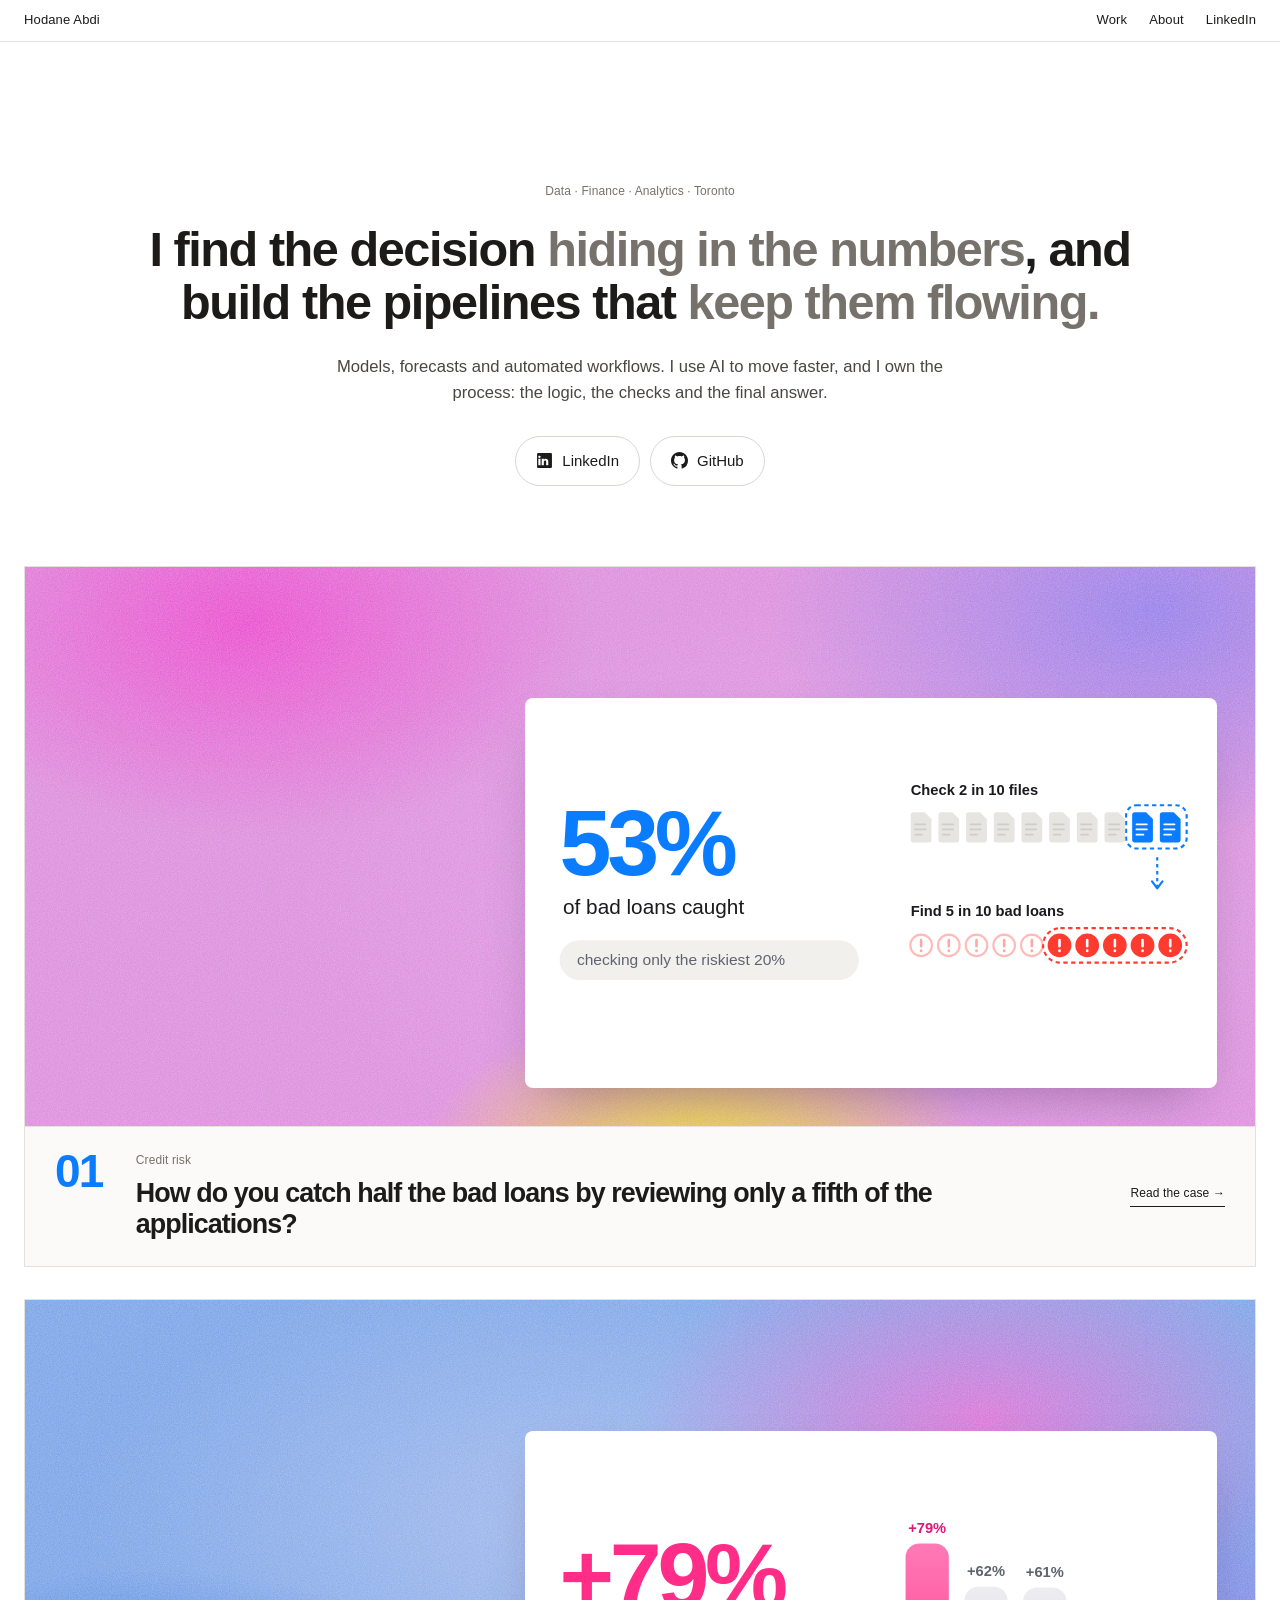
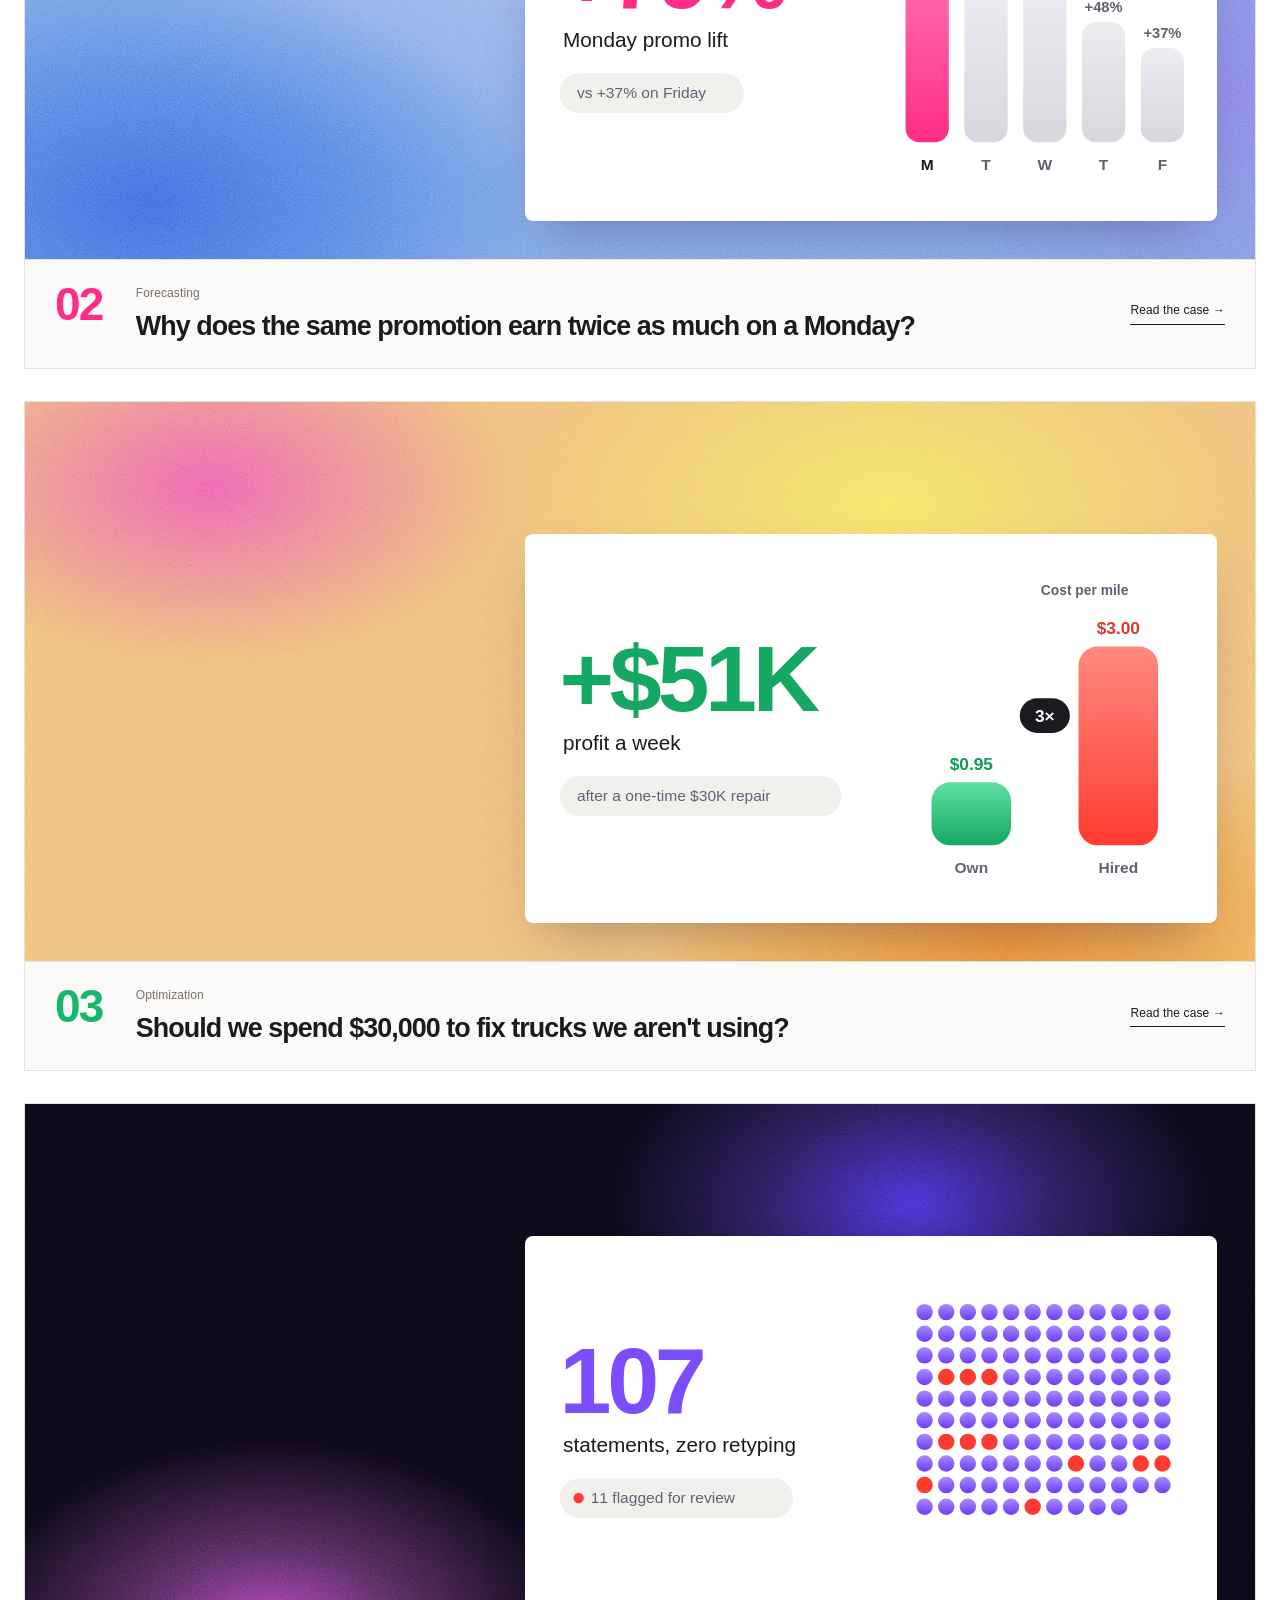
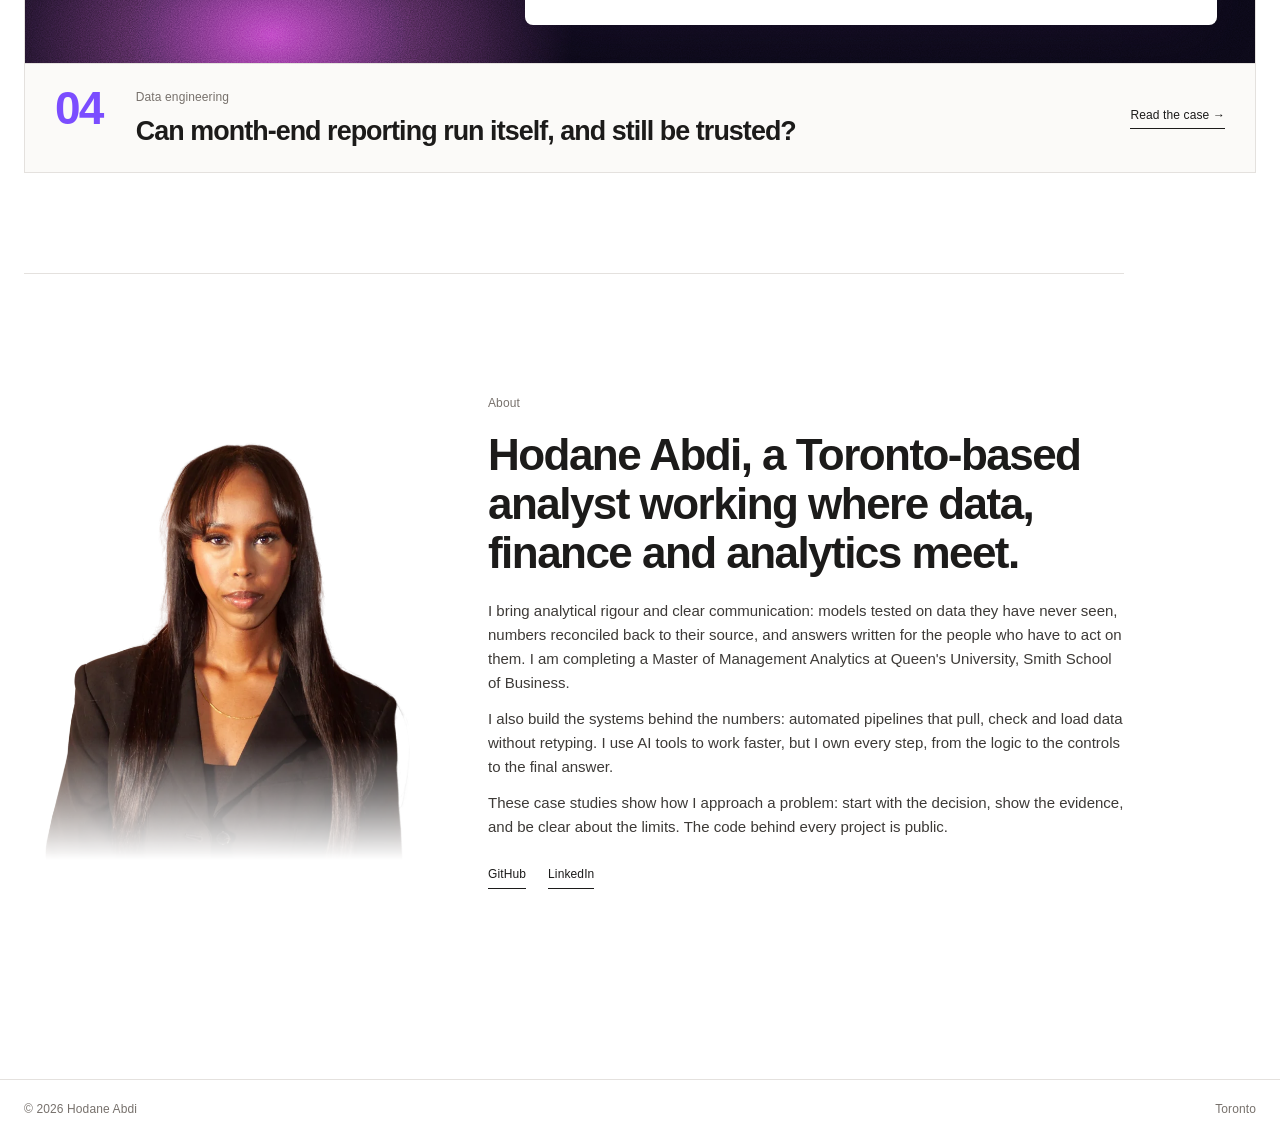
==== index.html @ c6dd70c2 "Calmer headline size; keep both hero buttons white Co-Authored-By: Claude Opus 5.5 <noreply@anthropi" ====
<!doctype html>
<html lang="en"><head>
<meta charset="utf-8"><meta name="viewport" content="width=device-width,initial-scale=1">
<title>Hodane Abdi | Data, finance and analytics</title>
<meta name="description" content="Finding the decision in the numbers, and building the pipelines that keep them flowing. Four case studies with the code behind them.">
<meta property="og:title" content="Hodane Abdi | Data, finance and analytics"><meta property="og:description" content="Finding the decision in the numbers, and building the pipelines that keep them flowing. Four case studies with the code behind them.">
<meta property="og:image" content="https://hodaneabdi.github.io/assets/og.png"><meta property="og:type" content="website"><meta name="twitter:card" content="summary_large_image">
<link rel="preload" href="assets/fonts/tinos.woff2" as="font" type="font/woff2" crossorigin>
<link rel="stylesheet" href="assets/style.css?v=202611041042">
<link rel="icon" href="data:image/svg+xml,%3Csvg xmlns='http://www.w3.org/2000/svg' viewBox='0 0 32 32'%3E%3Ccircle cx='16' cy='16' r='14' fill='%23f2a2e6'/%3E%3C/svg%3E">
</head><body>
<nav class="nav"><a href="index.html">Hodane Abdi</a><div class="links"><a href="index.html#work">Work</a><a href="index.html#about">About</a><a href="https://www.linkedin.com/in/hodane-abdi/">LinkedIn</a></div></nav>

<main class="wrap">
<header class="intro"><p class="mono">Data · Finance · Analytics · Toronto</p>
<h1>I find the decision <em>hiding in the numbers</em>, and build the pipelines that <em>keep them flowing.</em></h1>
<p class="lede">Models, forecasts and automated workflows. I use AI to move faster, and I own the process: the logic, the checks and the final answer.</p>
<div class="hero-links"><a class="hbtn" href="https://www.linkedin.com/in/hodane-abdi/"><svg viewBox="0 0 16 16" aria-hidden="true"><path fill="currentColor" d="M1 2.2C1 1.54 1.55 1 2.22 1h11.56c.67 0 1.22.54 1.22 1.2v11.6c0 .66-.55 1.2-1.22 1.2H2.22C1.55 15 1 14.46 1 13.8V2.2zm3.25 10.36V6.45H2.22v6.11h2.03zM3.24 5.6c.7 0 1.14-.47 1.14-1.05-.01-.6-.44-1.05-1.13-1.05-.7 0-1.15.45-1.15 1.05 0 .58.44 1.05 1.12 1.05h.02zm2.13 6.96h2.03V9.15c0-.18.01-.37.07-.5.15-.37.48-.75 1.04-.75.74 0 1.03.56 1.03 1.38v3.28h2.03V9.05c0-1.88-1-2.75-2.34-2.75-1.09 0-1.57.6-1.84 1.02v.02h-.01l.01-.02V6.45H5.37c.03.57 0 6.11 0 6.11z"/></svg>LinkedIn</a><a class="hbtn" href="https://github.com/hodaneabdi/analytics-portfolio"><svg viewBox="0 0 16 16" aria-hidden="true"><path fill="currentColor" d="M8 0C3.58 0 0 3.58 0 8c0 3.54 2.29 6.53 5.47 7.59.4.07.55-.17.55-.38 0-.19-.01-.82-.01-1.49-2.01.37-2.53-.49-2.69-.94-.09-.23-.48-.94-.82-1.13-.28-.15-.68-.52-.01-.53.63-.01 1.08.58 1.23.82.72 1.21 1.87.87 2.33.66.07-.52.28-.87.51-1.07-1.78-.2-3.64-.89-3.64-3.95 0-.87.31-1.59.82-2.15-.08-.2-.36-1.02.08-2.12 0 0 .67-.21 2.2.82.64-.18 1.32-.27 2-.27.68 0 1.36.09 2 .27 1.53-1.04 2.2-.82 2.2-.82.44 1.1.16 1.92.08 2.12.51.56.82 1.27.82 2.15 0 3.07-1.87 3.75-3.65 3.95.29.25.54.73.54 1.48 0 1.07-.01 1.93-.01 2.2 0 .21.15.46.55.38A8.01 8.01 0 0016 8c0-4.42-3.58-8-8-8z"/></svg>GitHub</a></div></header>
<section id="work" class="tiles"><a class="tile reveal" href="work/loan-default-risk.html" style="--acc:#0a7cff">
<div class="art grain g-rose"><div class="card"><svg viewBox="0 0 800 450" role="img" aria-label="Checking the riskiest 2 in 10 applications finds about 5 in 10 bad loans (53%)" style="font-family:Inter, -apple-system, 'Helvetica Neue', Arial, sans-serif"><defs></defs><text x="40" y="205" font-size="108" font-weight="700" fill="#0a7cff" letter-spacing="-5">53%</text><text x="44" y="250" font-size="24" font-weight="500" fill="#1a1a1f">of bad loans caught</text><rect x="40" y="280" width="346" height="46" rx="23" fill="#f1f0ed"/><text x="60" y="309" font-size="18" fill="#5f6370">checking only the riskiest 20%</text><text x="446" y="112" font-size="17" font-weight="600" fill="#1a1a1f">Check 2 in 10 files</text><rect x="695" y="124" width="70" height="50" rx="12" fill="none" stroke="#0a7cff" stroke-width="2.5" stroke-dasharray="5 4"/><g class="pop" style="--d:0ms"><path d="M446,132 h16 l8,8 v24 a3,3 0 0 1 -3,3 h-18 a3,3 0 0 1 -3,-3 v-29 a3,3 0 0 1 3,-3 z" fill="#e6e5e1"/><path d="M451,146 h12 M451,152 h12 M451,158 h8" stroke="#cfcdc8" stroke-width="2" stroke-linecap="round"/></g><g class="pop" style="--d:50ms"><path d="M478,132 h16 l8,8 v24 a3,3 0 0 1 -3,3 h-18 a3,3 0 0 1 -3,-3 v-29 a3,3 0 0 1 3,-3 z" fill="#e6e5e1"/><path d="M483,146 h12 M483,152 h12 M483,158 h8" stroke="#cfcdc8" stroke-width="2" stroke-linecap="round"/></g><g class="pop" style="--d:100ms"><path d="M510,132 h16 l8,8 v24 a3,3 0 0 1 -3,3 h-18 a3,3 0 0 1 -3,-3 v-29 a3,3 0 0 1 3,-3 z" fill="#e6e5e1"/><path d="M515,146 h12 M515,152 h12 M515,158 h8" stroke="#cfcdc8" stroke-width="2" stroke-linecap="round"/></g><g class="pop" style="--d:150ms"><path d="M542,132 h16 l8,8 v24 a3,3 0 0 1 -3,3 h-18 a3,3 0 0 1 -3,-3 v-29 a3,3 0 0 1 3,-3 z" fill="#e6e5e1"/><path d="M547,146 h12 M547,152 h12 M547,158 h8" stroke="#cfcdc8" stroke-width="2" stroke-linecap="round"/></g><g class="pop" style="--d:200ms"><path d="M574,132 h16 l8,8 v24 a3,3 0 0 1 -3,3 h-18 a3,3 0 0 1 -3,-3 v-29 a3,3 0 0 1 3,-3 z" fill="#e6e5e1"/><path d="M579,146 h12 M579,152 h12 M579,158 h8" stroke="#cfcdc8" stroke-width="2" stroke-linecap="round"/></g><g class="pop" style="--d:250ms"><path d="M606,132 h16 l8,8 v24 a3,3 0 0 1 -3,3 h-18 a3,3 0 0 1 -3,-3 v-29 a3,3 0 0 1 3,-3 z" fill="#e6e5e1"/><path d="M611,146 h12 M611,152 h12 M611,158 h8" stroke="#cfcdc8" stroke-width="2" stroke-linecap="round"/></g><g class="pop" style="--d:300ms"><path d="M638,132 h16 l8,8 v24 a3,3 0 0 1 -3,3 h-18 a3,3 0 0 1 -3,-3 v-29 a3,3 0 0 1 3,-3 z" fill="#e6e5e1"/><path d="M643,146 h12 M643,152 h12 M643,158 h8" stroke="#cfcdc8" stroke-width="2" stroke-linecap="round"/></g><g class="pop" style="--d:350ms"><path d="M670,132 h16 l8,8 v24 a3,3 0 0 1 -3,3 h-18 a3,3 0 0 1 -3,-3 v-29 a3,3 0 0 1 3,-3 z" fill="#e6e5e1"/><path d="M675,146 h12 M675,152 h12 M675,158 h8" stroke="#cfcdc8" stroke-width="2" stroke-linecap="round"/></g><g class="pop" style="--d:400ms"><path d="M702,132 h16 l8,8 v24 a3,3 0 0 1 -3,3 h-18 a3,3 0 0 1 -3,-3 v-29 a3,3 0 0 1 3,-3 z" fill="#0a7cff"/><path d="M707,146 h12 M707,152 h12 M707,158 h8" stroke="#fff" stroke-width="2" stroke-linecap="round"/></g><g class="pop" style="--d:450ms"><path d="M734,132 h16 l8,8 v24 a3,3 0 0 1 -3,3 h-18 a3,3 0 0 1 -3,-3 v-29 a3,3 0 0 1 3,-3 z" fill="#0a7cff"/><path d="M739,146 h12 M739,152 h12 M739,158 h8" stroke="#fff" stroke-width="2" stroke-linecap="round"/></g><path d="M731,184 v34" stroke="#0a7cff" stroke-width="2.5" stroke-dasharray="4 4"/><path d="M725,212 l6,8 l6,-8" fill="none" stroke="#0a7cff" stroke-width="2.5" stroke-linecap="round" stroke-linejoin="round"/><text x="446" y="252" font-size="17" font-weight="600" fill="#1a1a1f">Find 5 in 10 bad loans</text><g class="pop" style="--d:300ms"><circle cx="458" cy="286" r="12.5" fill="none" stroke="#ff3b30" stroke-width="2.5" stroke-opacity="0.35"/><path d="M458,280 v7 M458,292 v.5" stroke="#ff3b30" stroke-opacity="0.45" stroke-width="3" stroke-linecap="round"/></g><g class="pop" style="--d:350ms"><circle cx="490" cy="286" r="12.5" fill="none" stroke="#ff3b30" stroke-width="2.5" stroke-opacity="0.35"/><path d="M490,280 v7 M490,292 v.5" stroke="#ff3b30" stroke-opacity="0.45" stroke-width="3" stroke-linecap="round"/></g><g class="pop" style="--d:400ms"><circle cx="522" cy="286" r="12.5" fill="none" stroke="#ff3b30" stroke-width="2.5" stroke-opacity="0.35"/><path d="M522,280 v7 M522,292 v.5" stroke="#ff3b30" stroke-opacity="0.45" stroke-width="3" stroke-linecap="round"/></g><g class="pop" style="--d:450ms"><circle cx="554" cy="286" r="12.5" fill="none" stroke="#ff3b30" stroke-width="2.5" stroke-opacity="0.35"/><path d="M554,280 v7 M554,292 v.5" stroke="#ff3b30" stroke-opacity="0.45" stroke-width="3" stroke-linecap="round"/></g><g class="pop" style="--d:500ms"><circle cx="586" cy="286" r="12.5" fill="none" stroke="#ff3b30" stroke-width="2.5" stroke-opacity="0.35"/><path d="M586,280 v7 M586,292 v.5" stroke="#ff3b30" stroke-opacity="0.45" stroke-width="3" stroke-linecap="round"/></g><g class="pop" style="--d:550ms"><circle cx="618" cy="286" r="12.5" fill="#ff3b30" stroke="#ff3b30" stroke-width="2.5" stroke-opacity="1"/><path d="M618,280 v7 M618,292 v.5" stroke="#fff" stroke-opacity="1" stroke-width="3" stroke-linecap="round"/></g><g class="pop" style="--d:600ms"><circle cx="650" cy="286" r="12.5" fill="#ff3b30" stroke="#ff3b30" stroke-width="2.5" stroke-opacity="1"/><path d="M650,280 v7 M650,292 v.5" stroke="#fff" stroke-opacity="1" stroke-width="3" stroke-linecap="round"/></g><g class="pop" style="--d:650ms"><circle cx="682" cy="286" r="12.5" fill="#ff3b30" stroke="#ff3b30" stroke-width="2.5" stroke-opacity="1"/><path d="M682,280 v7 M682,292 v.5" stroke="#fff" stroke-opacity="1" stroke-width="3" stroke-linecap="round"/></g><g class="pop" style="--d:700ms"><circle cx="714" cy="286" r="12.5" fill="#ff3b30" stroke="#ff3b30" stroke-width="2.5" stroke-opacity="1"/><path d="M714,280 v7 M714,292 v.5" stroke="#fff" stroke-opacity="1" stroke-width="3" stroke-linecap="round"/></g><g class="pop" style="--d:750ms"><circle cx="746" cy="286" r="12.5" fill="#ff3b30" stroke="#ff3b30" stroke-width="2.5" stroke-opacity="1"/><path d="M746,280 v7 M746,292 v.5" stroke="#fff" stroke-opacity="1" stroke-width="3" stroke-linecap="round"/></g><rect x="599" y="266" width="166" height="40" rx="20" fill="none" stroke="#ff3b30" stroke-width="2.5" stroke-dasharray="5 4"/></svg></div></div>
<div class="cap"><span class="no">01</span>
<div class="q"><p class="mono">Credit risk</p><p class="qt">How do you catch half the bad loans by reviewing only a fifth of the applications?</p></div>
<span class="go">Read the case <i>→</i></span></div></a><a class="tile reveal" href="work/retail-sales-forecast.html" style="--acc:#ff2d87">
<div class="art grain g-sky"><div class="card"><svg viewBox="0 0 800 450" role="img" aria-label="A promotion lifts sales 79% on Monday and 37% on Friday" style="font-family:Inter, -apple-system, 'Helvetica Neue', Arial, sans-serif"><defs><linearGradient id="gRo" x1="0" y1="0" x2="0" y2="1"><stop offset="0" stop-color="#ff7ab6"/><stop offset="1" stop-color="#ff2d87"/></linearGradient><linearGradient id="gGr" x1="0" y1="0" x2="0" y2="1"><stop offset="0" stop-color="#ececf1"/><stop offset="1" stop-color="#d7d7de"/></linearGradient></defs><text x="40" y="205" font-size="108" font-weight="700" fill="#ff2d87" letter-spacing="-5">+79%</text><text x="44" y="250" font-size="24" font-weight="500" fill="#1a1a1f">Monday promo lift</text><rect x="40" y="280" width="213" height="46" rx="23" fill="#f1f0ed"/><text x="60" y="309" font-size="18" fill="#5f6370">vs +37% on Friday</text><rect class="grow" style="--d:0ms" x="440" y="130" width="50" height="230" rx="16" fill="url(#gRo)"/><text x="465.0" y="118" text-anchor="middle" font-size="17" font-weight="600" fill="#e0157a">+79%</text><text x="465.0" y="392" text-anchor="middle" font-size="18" font-weight="600" fill="#1a1a1f">M</text><rect class="grow" style="--d:70ms" x="508" y="180" width="50" height="180" rx="16" fill="url(#gGr)"/><text x="533.0" y="168" text-anchor="middle" font-size="17" font-weight="600" fill="#5f6370">+62%</text><text x="533.0" y="392" text-anchor="middle" font-size="18" font-weight="600" fill="#5f6370">T</text><rect class="grow" style="--d:140ms" x="576" y="181" width="50" height="179" rx="16" fill="url(#gGr)"/><text x="601.0" y="169" text-anchor="middle" font-size="17" font-weight="600" fill="#5f6370">+61%</text><text x="601.0" y="392" text-anchor="middle" font-size="18" font-weight="600" fill="#5f6370">W</text><rect class="grow" style="--d:210ms" x="644" y="221" width="50" height="139" rx="16" fill="url(#gGr)"/><text x="669.0" y="209" text-anchor="middle" font-size="17" font-weight="600" fill="#5f6370">+48%</text><text x="669.0" y="392" text-anchor="middle" font-size="18" font-weight="600" fill="#5f6370">T</text><rect class="grow" style="--d:280ms" x="712" y="251" width="50" height="109" rx="16" fill="url(#gGr)"/><text x="737.0" y="239" text-anchor="middle" font-size="17" font-weight="600" fill="#5f6370">+37%</text><text x="737.0" y="392" text-anchor="middle" font-size="18" font-weight="600" fill="#5f6370">F</text></svg></div></div>
<div class="cap"><span class="no">02</span>
<div class="q"><p class="mono">Forecasting</p><p class="qt">Why does the same promotion earn twice as much on a Monday?</p></div>
<span class="go">Read the case <i>→</i></span></div></a><a class="tile reveal" href="work/fleet-optimization.html" style="--acc:#14b86a">
<div class="art grain g-sun"><div class="card"><svg viewBox="0 0 800 450" role="img" aria-label="Repairing 15 idle trucks adds $51K profit a week; hired trucks cost $3.00 a mile versus $0.95 for own trucks" style="font-family:Inter, -apple-system, 'Helvetica Neue', Arial, sans-serif"><defs><linearGradient id="gGn" x1="0" y1="0" x2="0" y2="1"><stop offset="0" stop-color="#5fe0a0"/><stop offset="1" stop-color="#14a862"/></linearGradient><linearGradient id="gRd" x1="0" y1="0" x2="0" y2="1"><stop offset="0" stop-color="#ff8a80"/><stop offset="1" stop-color="#ff3b30"/></linearGradient></defs><text x="40" y="205" font-size="108" font-weight="700" fill="#14a862" letter-spacing="-5">+$51K</text><text x="44" y="250" font-size="24" font-weight="500" fill="#1a1a1f">profit a week</text><rect x="40" y="280" width="326" height="46" rx="23" fill="#f1f0ed"/><text x="60" y="309" font-size="18" fill="#5f6370">after a one-time $30K repair</text><rect class="grow" x="470" y="287" width="92" height="73" rx="22" fill="url(#gGn)"/><text x="516.0" y="273" text-anchor="middle" font-size="20" font-weight="700" fill="#0f9a57">$0.95</text><text x="516.0" y="392" text-anchor="middle" font-size="18" font-weight="600" fill="#5f6370">Own</text><rect class="grow" x="640" y="130" width="92" height="230" rx="22" fill="url(#gRd)"/><text x="686.0" y="116" text-anchor="middle" font-size="20" font-weight="700" fill="#e2382c">$3.00</text><text x="686.0" y="392" text-anchor="middle" font-size="18" font-weight="600" fill="#5f6370">Hired</text><rect x="572" y="190" width="58" height="40" rx="20" fill="#1a1a1f"/><text x="601" y="217" text-anchor="middle" font-size="20" font-weight="700" fill="#fff">3×</text><text x="647" y="70" text-anchor="middle" font-size="16" font-weight="600" fill="#5f6370">Cost per mile</text></svg></div></div>
<div class="cap"><span class="no">03</span>
<div class="q"><p class="mono">Optimization</p><p class="qt">Should we spend $30,000 to fix trucks we aren't using?</p></div>
<span class="go">Read the case <i>→</i></span></div></a><a class="tile reveal" href="work/statement-automation.html" style="--acc:#7b4dff">
<div class="art grain g-night"><div class="card"><svg viewBox="0 0 800 450" role="img" aria-label="118 monthly statements: 107 loaded automatically, 11 flagged for review" style="font-family:Inter, -apple-system, 'Helvetica Neue', Arial, sans-serif"><defs><linearGradient id="gPu" x1="0" y1="0" x2="0" y2="1"><stop offset="0" stop-color="#a98bff"/><stop offset="1" stop-color="#6b3df5"/></linearGradient></defs><text x="40" y="205" font-size="108" font-weight="700" fill="#7b4dff" letter-spacing="-5">107</text><text x="44" y="250" font-size="24" font-weight="500" fill="#1a1a1f">statements, zero retyping</text><rect x="40" y="280" width="270" height="46" rx="23" fill="#f1f0ed"/><circle cx="62" cy="303" r="6" fill="#ff3b30"/><text x="76" y="309" font-size="18" fill="#5f6370">11 flagged for review</text><circle class="pop" style="--d:0ms" cx="462" cy="88" r="9.5" fill="url(#gPu)"/><circle class="pop" style="--d:6ms" cx="487" cy="88" r="9.5" fill="url(#gPu)"/><circle class="pop" style="--d:12ms" cx="512" cy="88" r="9.5" fill="url(#gPu)"/><circle class="pop" style="--d:18ms" cx="537" cy="88" r="9.5" fill="url(#gPu)"/><circle class="pop" style="--d:24ms" cx="562" cy="88" r="9.5" fill="url(#gPu)"/><circle class="pop" style="--d:30ms" cx="587" cy="88" r="9.5" fill="url(#gPu)"/><circle class="pop" style="--d:36ms" cx="612" cy="88" r="9.5" fill="url(#gPu)"/><circle class="pop" style="--d:42ms" cx="637" cy="88" r="9.5" fill="url(#gPu)"/><circle class="pop" style="--d:48ms" cx="662" cy="88" r="9.5" fill="url(#gPu)"/><circle class="pop" style="--d:54ms" cx="687" cy="88" r="9.5" fill="url(#gPu)"/><circle class="pop" style="--d:60ms" cx="712" cy="88" r="9.5" fill="url(#gPu)"/><circle class="pop" style="--d:66ms" cx="737" cy="88" r="9.5" fill="url(#gPu)"/><circle class="pop" style="--d:72ms" cx="462" cy="113" r="9.5" fill="url(#gPu)"/><circle class="pop" style="--d:78ms" cx="487" cy="113" r="9.5" fill="url(#gPu)"/><circle class="pop" style="--d:84ms" cx="512" cy="113" r="9.5" fill="url(#gPu)"/><circle class="pop" style="--d:90ms" cx="537" cy="113" r="9.5" fill="url(#gPu)"/><circle class="pop" style="--d:96ms" cx="562" cy="113" r="9.5" fill="url(#gPu)"/><circle class="pop" style="--d:102ms" cx="587" cy="113" r="9.5" fill="url(#gPu)"/><circle class="pop" style="--d:108ms" cx="612" cy="113" r="9.5" fill="url(#gPu)"/><circle class="pop" style="--d:114ms" cx="637" cy="113" r="9.5" fill="url(#gPu)"/><circle class="pop" style="--d:120ms" cx="662" cy="113" r="9.5" fill="url(#gPu)"/><circle class="pop" style="--d:126ms" cx="687" cy="113" r="9.5" fill="url(#gPu)"/><circle class="pop" style="--d:132ms" cx="712" cy="113" r="9.5" fill="url(#gPu)"/><circle class="pop" style="--d:138ms" cx="737" cy="113" r="9.5" fill="url(#gPu)"/><circle class="pop" style="--d:144ms" cx="462" cy="138" r="9.5" fill="url(#gPu)"/><circle class="pop" style="--d:150ms" cx="487" cy="138" r="9.5" fill="url(#gPu)"/><circle class="pop" style="--d:156ms" cx="512" cy="138" r="9.5" fill="url(#gPu)"/><circle class="pop" style="--d:162ms" cx="537" cy="138" r="9.5" fill="url(#gPu)"/><circle class="pop" style="--d:168ms" cx="562" cy="138" r="9.5" fill="url(#gPu)"/><circle class="pop" style="--d:174ms" cx="587" cy="138" r="9.5" fill="url(#gPu)"/><circle class="pop" style="--d:180ms" cx="612" cy="138" r="9.5" fill="url(#gPu)"/><circle class="pop" style="--d:186ms" cx="637" cy="138" r="9.5" fill="url(#gPu)"/><circle class="pop" style="--d:192ms" cx="662" cy="138" r="9.5" fill="url(#gPu)"/><circle class="pop" style="--d:198ms" cx="687" cy="138" r="9.5" fill="url(#gPu)"/><circle class="pop" style="--d:204ms" cx="712" cy="138" r="9.5" fill="url(#gPu)"/><circle class="pop" style="--d:210ms" cx="737" cy="138" r="9.5" fill="url(#gPu)"/><circle class="pop" style="--d:216ms" cx="462" cy="163" r="9.5" fill="url(#gPu)"/><circle class="pop" style="--d:222ms" cx="487" cy="163" r="9.5" fill="#ff3b30"/><circle class="pop" style="--d:228ms" cx="512" cy="163" r="9.5" fill="#ff3b30"/><circle class="pop" style="--d:234ms" cx="537" cy="163" r="9.5" fill="#ff3b30"/><circle class="pop" style="--d:240ms" cx="562" cy="163" r="9.5" fill="url(#gPu)"/><circle class="pop" style="--d:246ms" cx="587" cy="163" r="9.5" fill="url(#gPu)"/><circle class="pop" style="--d:252ms" cx="612" cy="163" r="9.5" fill="url(#gPu)"/><circle class="pop" style="--d:258ms" cx="637" cy="163" r="9.5" fill="url(#gPu)"/><circle class="pop" style="--d:264ms" cx="662" cy="163" r="9.5" fill="url(#gPu)"/><circle class="pop" style="--d:270ms" cx="687" cy="163" r="9.5" fill="url(#gPu)"/><circle class="pop" style="--d:276ms" cx="712" cy="163" r="9.5" fill="url(#gPu)"/><circle class="pop" style="--d:282ms" cx="737" cy="163" r="9.5" fill="url(#gPu)"/><circle class="pop" style="--d:288ms" cx="462" cy="188" r="9.5" fill="url(#gPu)"/><circle class="pop" style="--d:294ms" cx="487" cy="188" r="9.5" fill="url(#gPu)"/><circle class="pop" style="--d:300ms" cx="512" cy="188" r="9.5" fill="url(#gPu)"/><circle class="pop" style="--d:306ms" cx="537" cy="188" r="9.5" fill="url(#gPu)"/><circle class="pop" style="--d:312ms" cx="562" cy="188" r="9.5" fill="url(#gPu)"/><circle class="pop" style="--d:318ms" cx="587" cy="188" r="9.5" fill="url(#gPu)"/><circle class="pop" style="--d:324ms" cx="612" cy="188" r="9.5" fill="url(#gPu)"/><circle class="pop" style="--d:330ms" cx="637" cy="188" r="9.5" fill="url(#gPu)"/><circle class="pop" style="--d:336ms" cx="662" cy="188" r="9.5" fill="url(#gPu)"/><circle class="pop" style="--d:342ms" cx="687" cy="188" r="9.5" fill="url(#gPu)"/><circle class="pop" style="--d:348ms" cx="712" cy="188" r="9.5" fill="url(#gPu)"/><circle class="pop" style="--d:354ms" cx="737" cy="188" r="9.5" fill="url(#gPu)"/><circle class="pop" style="--d:360ms" cx="462" cy="213" r="9.5" fill="url(#gPu)"/><circle class="pop" style="--d:366ms" cx="487" cy="213" r="9.5" fill="url(#gPu)"/><circle class="pop" style="--d:372ms" cx="512" cy="213" r="9.5" fill="url(#gPu)"/><circle class="pop" style="--d:378ms" cx="537" cy="213" r="9.5" fill="url(#gPu)"/><circle class="pop" style="--d:384ms" cx="562" cy="213" r="9.5" fill="url(#gPu)"/><circle class="pop" style="--d:390ms" cx="587" cy="213" r="9.5" fill="url(#gPu)"/><circle class="pop" style="--d:396ms" cx="612" cy="213" r="9.5" fill="url(#gPu)"/><circle class="pop" style="--d:402ms" cx="637" cy="213" r="9.5" fill="url(#gPu)"/><circle class="pop" style="--d:408ms" cx="662" cy="213" r="9.5" fill="url(#gPu)"/><circle class="pop" style="--d:414ms" cx="687" cy="213" r="9.5" fill="url(#gPu)"/><circle class="pop" style="--d:420ms" cx="712" cy="213" r="9.5" fill="url(#gPu)"/><circle class="pop" style="--d:426ms" cx="737" cy="213" r="9.5" fill="url(#gPu)"/><circle class="pop" style="--d:432ms" cx="462" cy="238" r="9.5" fill="url(#gPu)"/><circle class="pop" style="--d:438ms" cx="487" cy="238" r="9.5" fill="#ff3b30"/><circle class="pop" style="--d:444ms" cx="512" cy="238" r="9.5" fill="#ff3b30"/><circle class="pop" style="--d:450ms" cx="537" cy="238" r="9.5" fill="#ff3b30"/><circle class="pop" style="--d:456ms" cx="562" cy="238" r="9.5" fill="url(#gPu)"/><circle class="pop" style="--d:462ms" cx="587" cy="238" r="9.5" fill="url(#gPu)"/><circle class="pop" style="--d:468ms" cx="612" cy="238" r="9.5" fill="url(#gPu)"/><circle class="pop" style="--d:474ms" cx="637" cy="238" r="9.5" fill="url(#gPu)"/><circle class="pop" style="--d:480ms" cx="662" cy="238" r="9.5" fill="url(#gPu)"/><circle class="pop" style="--d:486ms" cx="687" cy="238" r="9.5" fill="url(#gPu)"/><circle class="pop" style="--d:492ms" cx="712" cy="238" r="9.5" fill="url(#gPu)"/><circle class="pop" style="--d:498ms" cx="737" cy="238" r="9.5" fill="url(#gPu)"/><circle class="pop" style="--d:504ms" cx="462" cy="263" r="9.5" fill="url(#gPu)"/><circle class="pop" style="--d:510ms" cx="487" cy="263" r="9.5" fill="url(#gPu)"/><circle class="pop" style="--d:516ms" cx="512" cy="263" r="9.5" fill="url(#gPu)"/><circle class="pop" style="--d:522ms" cx="537" cy="263" r="9.5" fill="url(#gPu)"/><circle class="pop" style="--d:528ms" cx="562" cy="263" r="9.5" fill="url(#gPu)"/><circle class="pop" style="--d:534ms" cx="587" cy="263" r="9.5" fill="url(#gPu)"/><circle class="pop" style="--d:540ms" cx="612" cy="263" r="9.5" fill="url(#gPu)"/><circle class="pop" style="--d:546ms" cx="637" cy="263" r="9.5" fill="#ff3b30"/><circle class="pop" style="--d:552ms" cx="662" cy="263" r="9.5" fill="url(#gPu)"/><circle class="pop" style="--d:558ms" cx="687" cy="263" r="9.5" fill="url(#gPu)"/><circle class="pop" style="--d:564ms" cx="712" cy="263" r="9.5" fill="#ff3b30"/><circle class="pop" style="--d:570ms" cx="737" cy="263" r="9.5" fill="#ff3b30"/><circle class="pop" style="--d:576ms" cx="462" cy="288" r="9.5" fill="#ff3b30"/><circle class="pop" style="--d:582ms" cx="487" cy="288" r="9.5" fill="url(#gPu)"/><circle class="pop" style="--d:588ms" cx="512" cy="288" r="9.5" fill="url(#gPu)"/><circle class="pop" style="--d:594ms" cx="537" cy="288" r="9.5" fill="url(#gPu)"/><circle class="pop" style="--d:600ms" cx="562" cy="288" r="9.5" fill="url(#gPu)"/><circle class="pop" style="--d:606ms" cx="587" cy="288" r="9.5" fill="url(#gPu)"/><circle class="pop" style="--d:612ms" cx="612" cy="288" r="9.5" fill="url(#gPu)"/><circle class="pop" style="--d:618ms" cx="637" cy="288" r="9.5" fill="url(#gPu)"/><circle class="pop" style="--d:624ms" cx="662" cy="288" r="9.5" fill="url(#gPu)"/><circle class="pop" style="--d:630ms" cx="687" cy="288" r="9.5" fill="url(#gPu)"/><circle class="pop" style="--d:636ms" cx="712" cy="288" r="9.5" fill="url(#gPu)"/><circle class="pop" style="--d:642ms" cx="737" cy="288" r="9.5" fill="url(#gPu)"/><circle class="pop" style="--d:648ms" cx="462" cy="313" r="9.5" fill="url(#gPu)"/><circle class="pop" style="--d:654ms" cx="487" cy="313" r="9.5" fill="url(#gPu)"/><circle class="pop" style="--d:660ms" cx="512" cy="313" r="9.5" fill="url(#gPu)"/><circle class="pop" style="--d:666ms" cx="537" cy="313" r="9.5" fill="url(#gPu)"/><circle class="pop" style="--d:672ms" cx="562" cy="313" r="9.5" fill="url(#gPu)"/><circle class="pop" style="--d:678ms" cx="587" cy="313" r="9.5" fill="#ff3b30"/><circle class="pop" style="--d:684ms" cx="612" cy="313" r="9.5" fill="url(#gPu)"/><circle class="pop" style="--d:690ms" cx="637" cy="313" r="9.5" fill="url(#gPu)"/><circle class="pop" style="--d:696ms" cx="662" cy="313" r="9.5" fill="url(#gPu)"/><circle class="pop" style="--d:702ms" cx="687" cy="313" r="9.5" fill="url(#gPu)"/></svg></div></div>
<div class="cap"><span class="no">04</span>
<div class="q"><p class="mono">Data engineering</p><p class="qt">Can month-end reporting run itself, and still be trusted?</p></div>
<span class="go">Read the case <i>→</i></span></div></a></section>
<section id="about" class="about reveal"><div class="about-photo"><img src="assets/hodane.webp" alt="Portrait of Hodane Abdi" width="779" height="850" loading="lazy"></div>
<div class="about-txt"><p class="mono">About</p>
<h2>Hodane Abdi, a Toronto-based analyst working where data, finance and analytics meet.</h2>
<p>I bring analytical rigour and clear communication: models tested on data they have never seen, numbers reconciled back to their source, and answers written for the people who have to act on them. I am completing a Master of Management Analytics at Queen's University, Smith School of Business.</p>
<p>I also build the systems behind the numbers: automated pipelines that pull, check and load data without retyping. I use AI tools to work faster, but I own every step, from the logic to the controls to the final answer.</p>
<p>These case studies show how I approach a problem: start with the decision, show the evidence, and be clear about the limits. The code behind every project is public.</p>
<div class="links-row"><a href="https://github.com/hodaneabdi/analytics-portfolio">GitHub</a><a href="https://www.linkedin.com/in/hodane-abdi/">LinkedIn</a></div></div>
</section>
</main>
<footer class="mono"><span>© 2026 Hodane Abdi</span><span>Toronto</span></footer>
<div class="tip" id="tip" role="status" aria-live="polite"></div>
<script src="assets/site.js?v=202611041042"></script>
</body></html>
---- assets/style.css ----
/* Hodane Abdi — editorial portfolio. Tinos (Times-style serif), Cousine (mono), Inter (text). Self-hosted, open licences. */
@font-face{font-family:"Tinos";src:url(fonts/tinos.woff2) format("woff2");font-weight:400;font-display:swap}
@font-face{font-family:"Tinos";src:url(fonts/tinos-italic.woff2) format("woff2");font-weight:400;font-style:italic;font-display:swap}
@font-face{font-family:"Cousine";src:url(fonts/cousine.woff2) format("woff2");font-weight:400;font-display:swap}
@font-face{font-family:"Inter";src:url(fonts/inter.woff2) format("woff2");font-weight:100 900;font-display:swap}

:root{
  --serif:"Times New Roman",Tinos,Times,serif; --mono:Cousine,"Courier New",ui-monospace,monospace; --sans:Inter,-apple-system,"Helvetica Neue",Arial,sans-serif;
  --ink:#1c1b1a; --grey:#77716c; --line:#e4e1de; --cap:#f5f4f2; --red:#ff3b30; --acc:#0a7cff; --acc-t:#0060d6;
  --pad:24px; --ease:cubic-bezier(.22,.8,.2,1);
}
*{box-sizing:border-box;margin:0;padding:0}
html{-webkit-text-size-adjust:100%;scroll-behavior:smooth;scroll-padding-top:60px;background:#fff}
body{font-family:var(--sans);color:var(--ink);font-size:15px;line-height:1.6;-webkit-font-smoothing:antialiased}
img,svg{max-width:100%;display:block}
a{color:inherit;text-decoration:none}
.wrap{padding:0 var(--pad)}
.mono{font-family:var(--mono);font-size:12px;letter-spacing:.06em;text-transform:uppercase;color:var(--grey)}

/* nav */
.nav{position:sticky;top:0;z-index:40;display:flex;justify-content:space-between;align-items:center;height:42px;padding:0 var(--pad);background:rgba(255,255,255,.94);
  backdrop-filter:blur(10px);-webkit-backdrop-filter:blur(10px);border-bottom:1px solid var(--line);font-family:var(--mono);font-size:13px;letter-spacing:.06em;text-transform:uppercase}
.nav .links{display:flex;gap:22px}
.nav a:hover{opacity:.55}

/* grainy gradients */
.grain{position:relative;overflow:hidden;isolation:isolate}
.grain::after{content:"";position:absolute;inset:0;z-index:0;pointer-events:none;opacity:.45;mix-blend-mode:overlay;
  background-image:url("data:image/svg+xml,%3Csvg xmlns='http://www.w3.org/2000/svg' width='200' height='200'%3E%3Cfilter id='n'%3E%3CfeTurbulence type='fractalNoise' baseFrequency='.9' numOctaves='3' stitchTiles='stitch'/%3E%3CfeColorMatrix values='0 0 0 0 0 0 0 0 0 0 0 0 0 0 0 0 0 0 1 0'/%3E%3C/filter%3E%3Crect width='100%25' height='100%25' filter='url(%23n)'/%3E%3C/svg%3E")}
.g-rose{background:radial-gradient(40% 55% at 18% 10%,#f07fdc 0%,transparent 70%),radial-gradient(45% 60% at 92% 8%,#b3a3f0 0%,transparent 70%),
  radial-gradient(30% 35% at 55% 105%,#f2e36a 0%,transparent 75%),radial-gradient(60% 70% at 70% 60%,#e8b8ec 0%,transparent 80%),#e6aee6}
.g-sky{background:radial-gradient(45% 60% at 10% 90%,#5f90e8 0%,transparent 70%),radial-gradient(40% 50% at 78% 22%,#e59be3 0%,transparent 70%),
  radial-gradient(50% 60% at 45% 40%,#bccdf2 0%,transparent 80%),radial-gradient(40% 60% at 100% 70%,#a9a6ee 0%,transparent 75%),#9fbdee}
.g-sun{background:radial-gradient(35% 45% at 15% 15%,#f28ac4 0%,transparent 70%),radial-gradient(40% 50% at 70% 18%,#f8ec8a 0%,transparent 75%),
  radial-gradient(40% 50% at 80% 95%,#f2ab4e 0%,transparent 75%),#f3d09a}
.g-night{background:radial-gradient(35% 50% at 20% 95%,#d066d4 0%,transparent 70%),radial-gradient(35% 50% at 72% 18%,#6a46e0 0%,transparent 70%),#110d22}
.grain>*{position:relative;z-index:1}

/* intro */
.intro{padding:clamp(80px,13vw,140px) 0 clamp(50px,7vw,80px);max-width:1000px}
.intro h1{font-family:var(--serif);font-weight:400;font-size:clamp(40px,5.2vw,66px);line-height:1.06;letter-spacing:-.015em;margin-top:22px}
.intro em{font-style:italic}
.intro .lede{font-size:clamp(17px,1.5vw,20px);line-height:1.55;color:#4a4643;max-width:640px;margin-top:26px}

/* project tiles */
.tiles{display:flex;flex-direction:column;gap:32px}
.tile{display:block;border:1px solid var(--line)}
.tile .art{aspect-ratio:2.2/1;min-height:380px;display:flex;align-items:flex-end;justify-content:flex-end;padding:clamp(20px,3vw,40px)}
.tile .card{width:min(60%,720px);aspect-ratio:16/9;background:#fff;border-radius:8px;overflow:hidden;box-shadow:0 24px 50px -20px rgba(40,20,60,.35);transition:transform .9s var(--ease)}
.tile:hover .card{transform:translateY(-6px)}
.card svg{width:100%;height:100%}
.card text{font-family:var(--sans)}
.card text.big{font-family:var(--serif);font-weight:400;letter-spacing:-.02em}
/* caption: question → answer */
.cap{display:grid;grid-template-columns:auto 1fr auto;gap:clamp(16px,2.6vw,36px);align-items:start;background:#fbfaf8;border-top:1px solid var(--line);padding:24px clamp(18px,2.4vw,30px) 26px}
.cap .no{font-family:var(--serif);font-style:italic;font-size:46px;line-height:.9;color:var(--acc)}
.cap .qt{font-family:var(--serif);font-size:clamp(22px,2.1vw,28px);line-height:1.15;margin-top:8px}
.cap .a{border-left:2px solid var(--acc);padding-left:16px}
.cap .at{font-size:15px;line-height:1.5;margin-top:8px;color:#3d3a37}
.cap .at b{color:var(--ink)}
.cap .go{align-self:center;justify-self:start;font-family:var(--mono);font-size:12px;letter-spacing:.06em;text-transform:uppercase;white-space:nowrap;border-bottom:1px solid var(--ink);padding-bottom:3px}
.cap .go i{font-style:normal;display:inline-block;transition:transform .3s var(--ease)}
.tile:hover .cap .go i{transform:translateX(5px)}

/* about */
.about{max-width:860px;padding:clamp(80px,11vw,120px) 0 clamp(70px,9vw,100px);border-top:1px solid var(--line);margin-top:clamp(70px,9vw,100px)}
.about h2{font-family:var(--serif);font-weight:400;font-size:clamp(30px,3.6vw,44px);line-height:1.12;margin:22px 0 22px}
.about p:not(.mono){max-width:640px;color:#3d3a37}
.about p+p{margin-top:12px}
.links-row{display:flex;gap:22px;margin-top:26px;font-family:var(--mono);font-size:12px;letter-spacing:.06em;text-transform:uppercase}
.links-row a{border-bottom:1px solid var(--ink);padding-bottom:3px}

footer{display:flex;justify-content:space-between;padding:20px var(--pad);border-top:1px solid var(--line);margin-top:clamp(60px,8vw,90px)}

/* ---------- case study ---------- */
.cs-head{text-align:center;padding:clamp(80px,12vw,140px) 0 clamp(40px,6vw,64px);max-width:980px;margin:0 auto}
.cs-head h1{font-family:var(--serif);font-weight:400;font-size:clamp(38px,5vw,64px);line-height:1.1;letter-spacing:-.01em;margin-top:22px}
.cs-head .lede{font-size:17px;color:var(--grey);max-width:620px;margin:18px auto 0}
.hero{aspect-ratio:2/1;min-height:300px;display:grid;place-items:center;border:1px solid var(--line);text-align:center;padding:24px}
.hero h2{font-family:var(--serif);font-weight:400;font-size:clamp(40px,5.4vw,72px);line-height:1.05;color:#fff}
.hero.light h2{color:var(--ink)}
.glance{text-align:center;padding:clamp(70px,10vw,120px) 0 clamp(30px,5vw,60px)}
.glance h3{font-family:var(--serif);font-weight:400;font-size:clamp(30px,3.4vw,42px)}
.stats{display:grid;grid-template-columns:repeat(3,1fr);gap:28px;max-width:1000px;margin:clamp(36px,5vw,60px) auto 0}
.stat .num{font-family:var(--serif);font-size:clamp(52px,6.4vw,80px);line-height:1;letter-spacing:-.02em}
.stat .mono{color:var(--ink);margin-top:14px}
.stat p{font-size:14px;color:var(--grey);margin-top:6px;max-width:260px;margin-left:auto;margin-right:auto}
.statement{font-family:var(--serif);font-size:clamp(26px,3.1vw,38px);line-height:1.25;text-align:center;max-width:900px;margin:clamp(50px,8vw,90px) auto clamp(40px,6vw,70px)}
.body{max-width:680px;margin:0 auto}
.body section{padding:28px 0;border-top:1px solid var(--line)}
.body h4{font-family:var(--mono);font-weight:400;font-size:12px;letter-spacing:.06em;text-transform:uppercase;color:var(--grey);margin-bottom:14px}
.body p+p{margin-top:12px}
.body ul,.body ol{padding-left:20px}
.body li+li{margin-top:8px}
.body .lead{font-weight:600}
.lead-a{font-family:var(--serif);font-size:24px;line-height:1.3;margin-bottom:14px}
.chips{display:flex;flex-wrap:wrap;gap:8px}
.chips span{font-family:var(--mono);font-size:12px;padding:5px 12px;border:1px solid var(--line);border-radius:999px}
.cta{display:inline-block;font-family:var(--mono);font-size:12px;letter-spacing:.06em;text-transform:uppercase;background:var(--ink);color:#fff;padding:12px 20px;border-radius:999px;transition:opacity .2s}
.cta:hover{opacity:.8}
.next{display:block;text-align:center;border-top:1px solid var(--line);margin-top:clamp(60px,8vw,90px);padding:clamp(50px,7vw,80px) 0 0}
.next .t{font-family:var(--serif);font-size:clamp(30px,3.8vw,48px);line-height:1.12;margin-top:16px;max-width:1000px;margin-left:auto;margin-right:auto}
.next:hover .t{opacity:.7}

/* charts sit in a gradient frame, like the hero */
.viz{max-width:980px;margin:clamp(26px,4vw,44px) auto;position:relative}
.viz .vcard{position:relative;z-index:1;background:#fff;border-radius:8px;padding:clamp(18px,3.4vw,34px);box-shadow:0 24px 50px -24px rgba(40,20,60,.35)}
body[data-g] .viz{padding:clamp(18px,4vw,48px);border:1px solid var(--line)}
body[data-g="g-rose"] .viz{background:radial-gradient(40% 55% at 18% 10%,#f07fdc 0%,transparent 70%),radial-gradient(45% 60% at 92% 8%,#b3a3f0 0%,transparent 70%),radial-gradient(60% 70% at 70% 60%,#e8b8ec 0%,transparent 80%),#e6aee6}
body[data-g="g-sky"] .viz{background:radial-gradient(45% 60% at 10% 90%,#5f90e8 0%,transparent 70%),radial-gradient(40% 50% at 78% 22%,#e59be3 0%,transparent 70%),radial-gradient(50% 60% at 45% 40%,#bccdf2 0%,transparent 80%),#9fbdee}
body[data-g="g-sun"] .viz{background:radial-gradient(35% 45% at 15% 15%,#f28ac4 0%,transparent 70%),radial-gradient(40% 50% at 70% 18%,#f8ec8a 0%,transparent 75%),radial-gradient(40% 50% at 80% 95%,#f2ab4e 0%,transparent 75%),#f3d09a}
body[data-g="g-night"] .viz{background:radial-gradient(35% 50% at 20% 95%,#d066d4 0%,transparent 70%),radial-gradient(35% 50% at 72% 18%,#6a46e0 0%,transparent 70%),#110d22}
.viz figcaption{position:relative;z-index:1;font-size:13px;color:#3d3a37;background:rgba(255,255,255,.75);border-radius:6px;padding:8px 12px;margin-top:14px}
body[data-g="g-night"] .viz figcaption{color:#fff;background:rgba(0,0,0,.35)}
.vhead{margin-bottom:20px}
.vhead .mono{color:var(--grey)}
.vhead h5{font-family:var(--serif);font-weight:400;font-size:clamp(24px,2.6vw,30px);line-height:1.15;margin-top:8px}
.chart{display:block;width:100%;height:auto;overflow:visible}
.chart text{font-family:var(--sans)}
.chart text[font-size="26"],.chart text[font-size="20"],.chart text[font-size="22"]{font-family:var(--serif)}
.chart [data-tip]{outline:none;transition:opacity .2s}
.chart [data-tip]:hover,.chart [data-tip]:focus{opacity:.78}
.duo{display:grid;grid-template-columns:1fr 1fr;gap:28px}
.dec{transition:fill .25s}.dec.on{fill:var(--acc)}
table.t{width:100%;border-collapse:collapse;font-size:14px}
table.t th{font-family:var(--mono);font-size:11px;letter-spacing:.06em;text-transform:uppercase;font-weight:400;color:var(--grey);text-align:left;padding:8px 6px;border-bottom:1px solid var(--ink)}
table.t td{padding:9px 6px;border-bottom:1px solid var(--line)}
table.t .n{text-align:right;font-variant-numeric:tabular-nums}
.ctl{margin-bottom:22px}
.ctl label{display:block;margin-bottom:6px;font-family:var(--mono);font-size:11px;letter-spacing:.06em;text-transform:uppercase;color:var(--grey)}
input[type=range]{width:100%;accent-color:var(--ink);height:30px}
.ticks{display:flex;justify-content:space-between;font-size:12px;color:var(--grey);margin-top:2px}
.readout{display:grid;grid-template-columns:repeat(3,1fr);gap:16px;margin-top:18px}
.readout.three{margin-top:0}
.readout.four{grid-template-columns:repeat(4,1fr);margin-top:0}
.readout .big{display:block;font-family:var(--serif);font-size:clamp(34px,4.2vw,48px);line-height:1;letter-spacing:-.02em}
.readout .mono{display:block;margin-top:6px;font-family:var(--sans);text-transform:none;letter-spacing:0;font-size:13px;color:var(--grey)}
.trucks{display:grid;grid-template-columns:repeat(15,1fr);gap:6px;margin-top:20px}
.truck{aspect-ratio:1;border-radius:4px;background:var(--cap);box-shadow:inset 0 0 0 1px var(--line);transition:background .3s}
.truck.on{background:var(--acc);box-shadow:none}
.legend{display:flex;flex-wrap:wrap;gap:8px 18px;margin-bottom:16px;font-size:13px;color:var(--grey)}
.legend i{display:inline-block;width:12px;height:12px;border-radius:2px;margin-right:6px;vertical-align:-1px}
.legend i.hollow{box-shadow:inset 0 0 0 1px #c7ccd6}
.flow{display:flex;flex-direction:column;gap:10px}
.flow .row{display:flex;gap:10px}
.flow .step2{flex:1;background:#fff;border:1px solid var(--line);border-radius:6px;padding:12px 14px}
.flow .step2 .mono{font-size:11px}
.flow .step2 b{display:block;font-size:15px;font-weight:600;line-height:1.3;margin-top:2px}
.flow .arrow2{text-align:center;color:var(--grey);font-size:13px}
.flow .ok{background:#f1faf4;border-color:#9fd8b4}
.flow .warn{background:#fff8e8;border-color:#f0d58a}

/* tooltip */
.tip{position:fixed;z-index:60;pointer-events:none;background:var(--ink);color:#fff;font-size:13px;line-height:1.35;padding:8px 11px;border-radius:6px;max-width:250px;
  transform:translate(-50%,calc(-100% - 12px));opacity:0;transition:opacity .12s}
.tip.on{opacity:1}

/* motion */
.reveal{opacity:0;transform:translateY(20px);transition:opacity .9s var(--ease),transform .9s var(--ease);transition-delay:var(--delay,0ms)}
.reveal.in{opacity:1;transform:none}
.grow,.growx,.pop{transition:transform .9s var(--ease) var(--d,0ms),opacity .6s ease var(--d,0ms)}
.grow{transform-box:fill-box;transform-origin:bottom;transform:scaleY(0)}
.growx{transform-box:fill-box;transform-origin:left;transform:scaleX(0)}
.pop{transform-box:fill-box;transform-origin:center;transform:scale(.4);opacity:0}
.in .grow,.in .growx,.in .pop{transform:none}
.in .pop{opacity:1}

@media (max-width:760px){
  :root{--pad:16px}
  .tile .art{aspect-ratio:auto;min-height:0;justify-content:center;padding:36px 18px}
  .tile .card{width:100%}
  .cap{grid-template-columns:auto 1fr}
  .cap .go{grid-column:2}
  .stats{grid-template-columns:1fr;gap:36px}
  .readout{grid-template-columns:1fr;gap:14px}
  .readout.four{grid-template-columns:1fr 1fr}
  .hero{aspect-ratio:4/3}
}
@media (prefers-reduced-motion:reduce){
  html{scroll-behavior:auto}
  .reveal,.grow,.growx,.pop,.card{transition:none!important;transform:none!important}
  .reveal,.pop{opacity:1!important}
}

.ring{stroke-dashoffset:var(--len);transition:stroke-dashoffset 1.6s var(--ease) .2s}
.in .ring{stroke-dashoffset:0}
@media (prefers-reduced-motion:reduce){.ring{stroke-dashoffset:0!important;transition:none}}

/* ---------- Helvetica throughout, centred headline ---------- */
:root{--serif:"Helvetica Neue",Helvetica,Inter,Arial,sans-serif;--mono:"Helvetica Neue",Helvetica,Inter,Arial,sans-serif;--sans:"Helvetica Neue",Helvetica,Inter,Arial,sans-serif}
.intro h1,.cs-head h1,.about h2,.stat .num,.statement,.next .t,.cap .qt,.glance h3,.hero h2,.vhead h5,.lead-a,.readout .big{font-family:var(--serif);font-weight:600;letter-spacing:-.035em}
.intro h1{font-size:clamp(38px,5vw,64px);line-height:1.04}
.intro em,.cs-head em{font-style:normal;color:#77716c}
.cap .no{font-style:normal;font-weight:600;letter-spacing:-.04em}
.mono,.nav,.links-row,.cap .go,.cta,.body h4,.chips span,table.t th,.ctl label{letter-spacing:.01em;text-transform:none;font-weight:500}
.nav a{text-transform:none}
.intro{text-align:center;margin:0 auto;max-width:1060px}
.intro .lede{margin-left:auto;margin-right:auto}
.statement{font-weight:500;letter-spacing:-.025em}

/* hero links */
.hero-links{display:flex;justify-content:center;gap:10px;margin-top:30px;flex-wrap:wrap}
.hbtn{display:inline-flex;align-items:center;gap:9px;font-size:15px;font-weight:500;padding:12px 20px;border-radius:999px;border:1px solid #d9d6d2;background:#fff;transition:transform .25s var(--ease),background .25s}
.hbtn svg{width:17px;height:17px}
.hbtn.dark{background:var(--ink);border-color:var(--ink);color:#fff}
.hbtn:hover{transform:translateY(-2px)}
/* about with portrait */
.about{max-width:1100px;display:grid;grid-template-columns:minmax(260px,400px) 1fr;gap:clamp(30px,5vw,64px);align-items:center}
.about-photo{border-radius:16px;aspect-ratio:4/5;display:flex;align-items:flex-end;justify-content:center;overflow:hidden}
.about-photo img{width:94%;height:auto;position:relative;z-index:1}
.about h2{margin-top:16px}
@media (max-width:760px){.about{grid-template-columns:1fr}.about-photo{max-width:340px}}
.about-photo{aspect-ratio:auto;border-radius:0;background:none}
.about-photo img{width:100%}
.about-photo img{-webkit-mask-image:linear-gradient(to bottom,#000 72%,transparent 100%);mask-image:linear-gradient(to bottom,#000 72%,transparent 100%)}
.intro h1{font-size:clamp(30px,3.8vw,50px);line-height:1.08;letter-spacing:-.03em}
.intro .lede{font-size:clamp(16px,1.3vw,18px)}
.hbtn,.hbtn.dark{background:#fff;color:var(--ink);border-color:#d9d6d2}
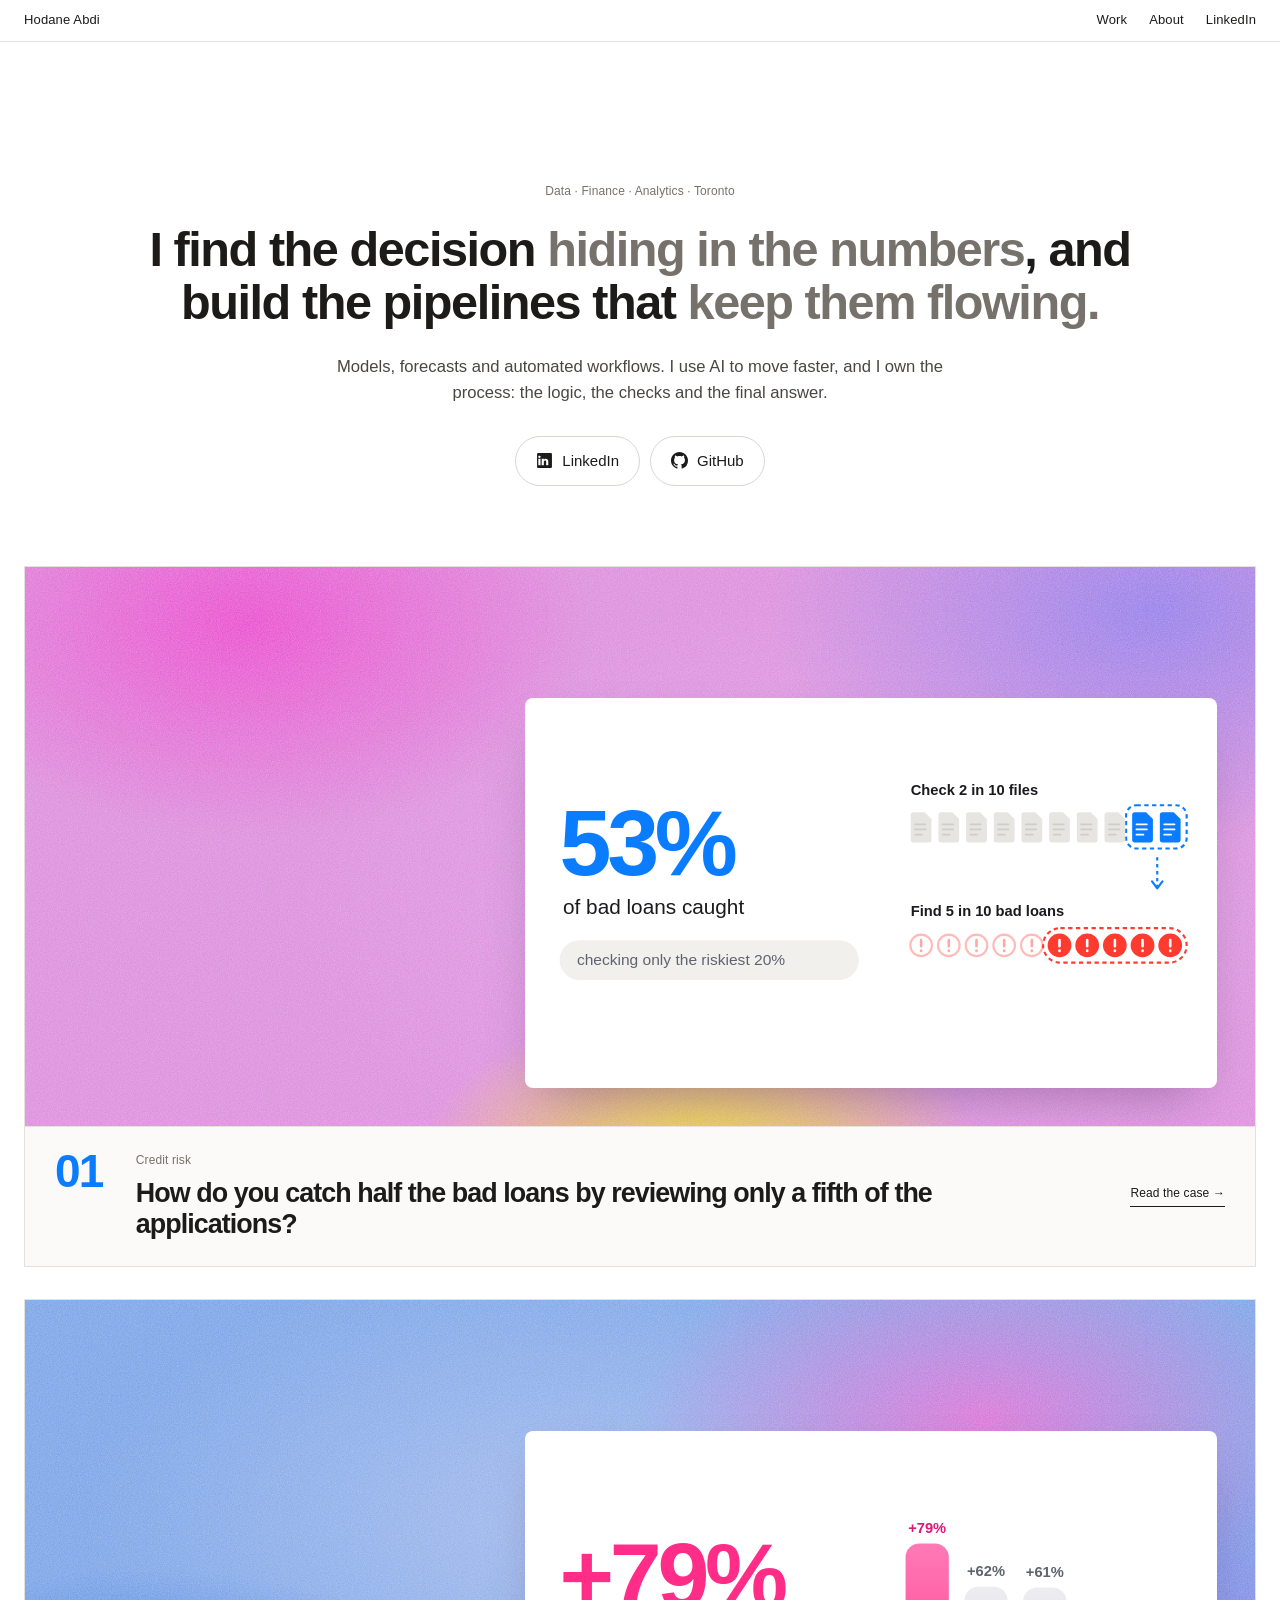
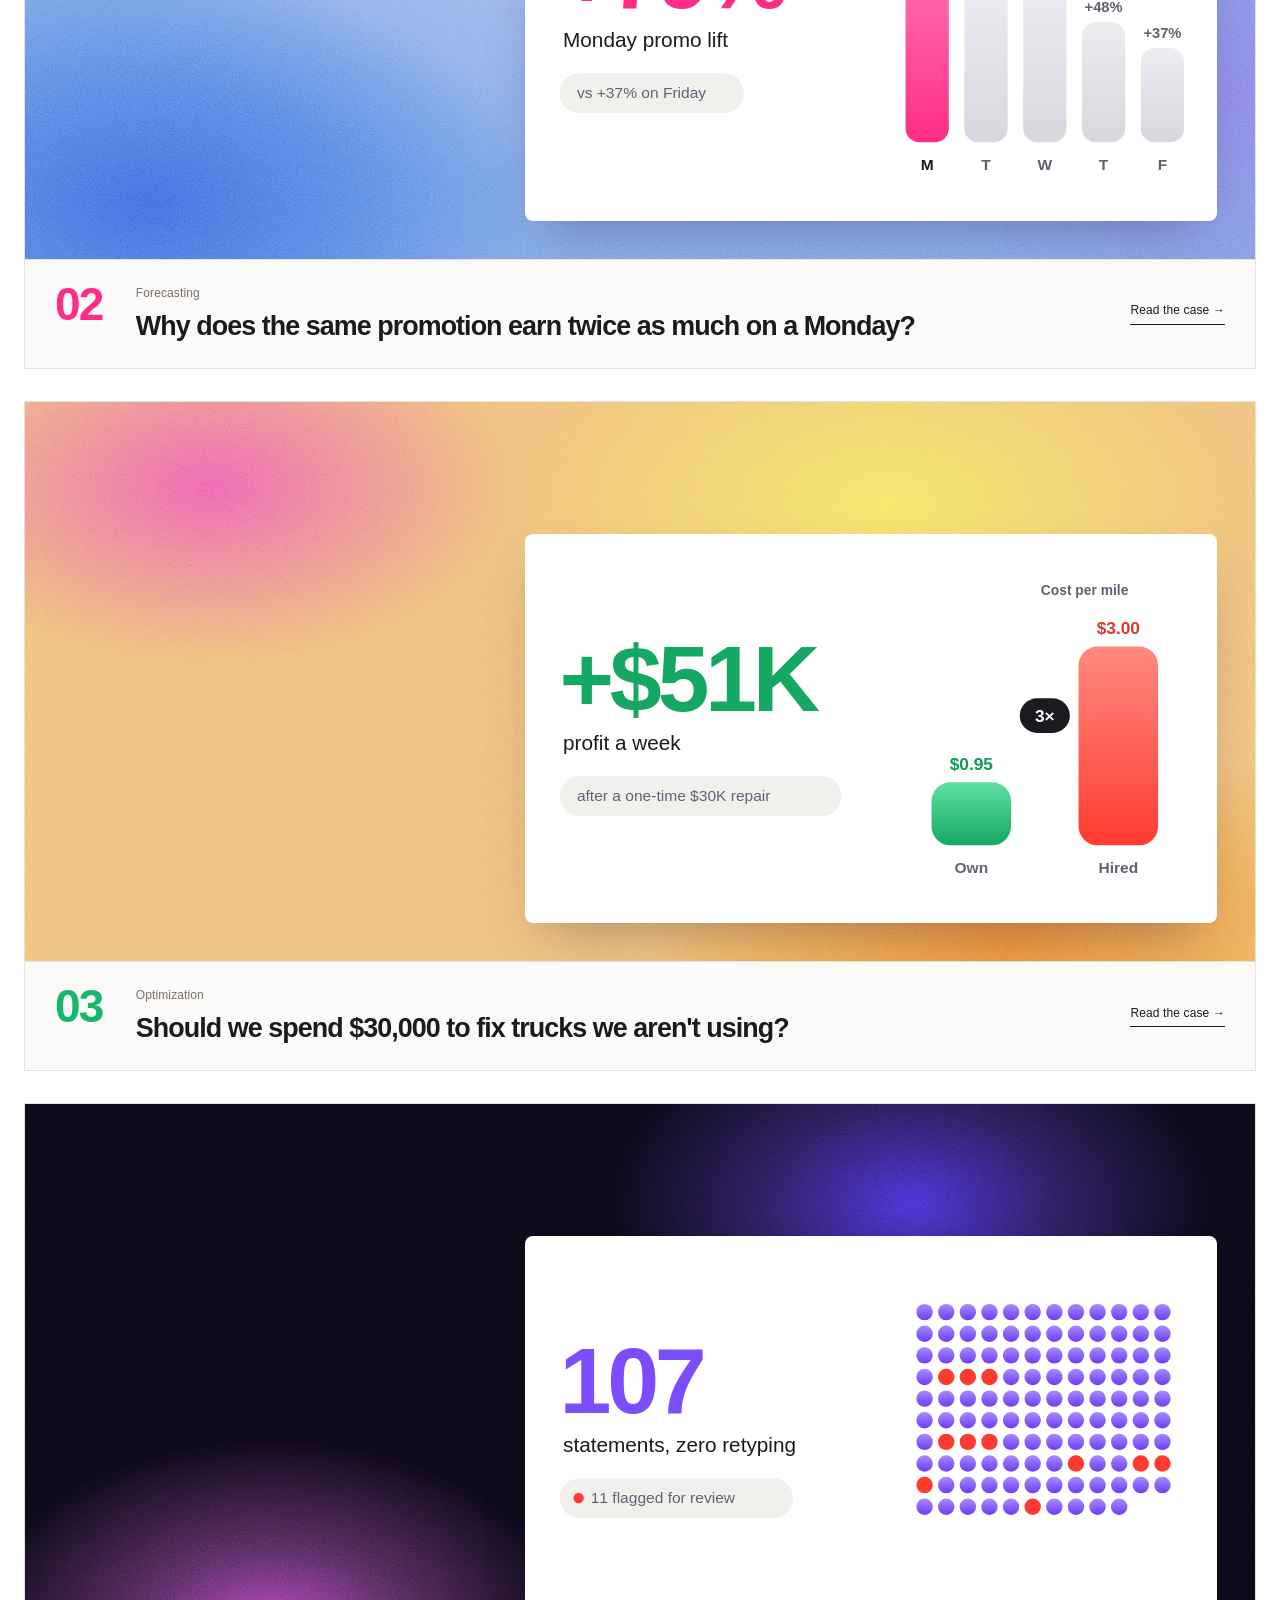
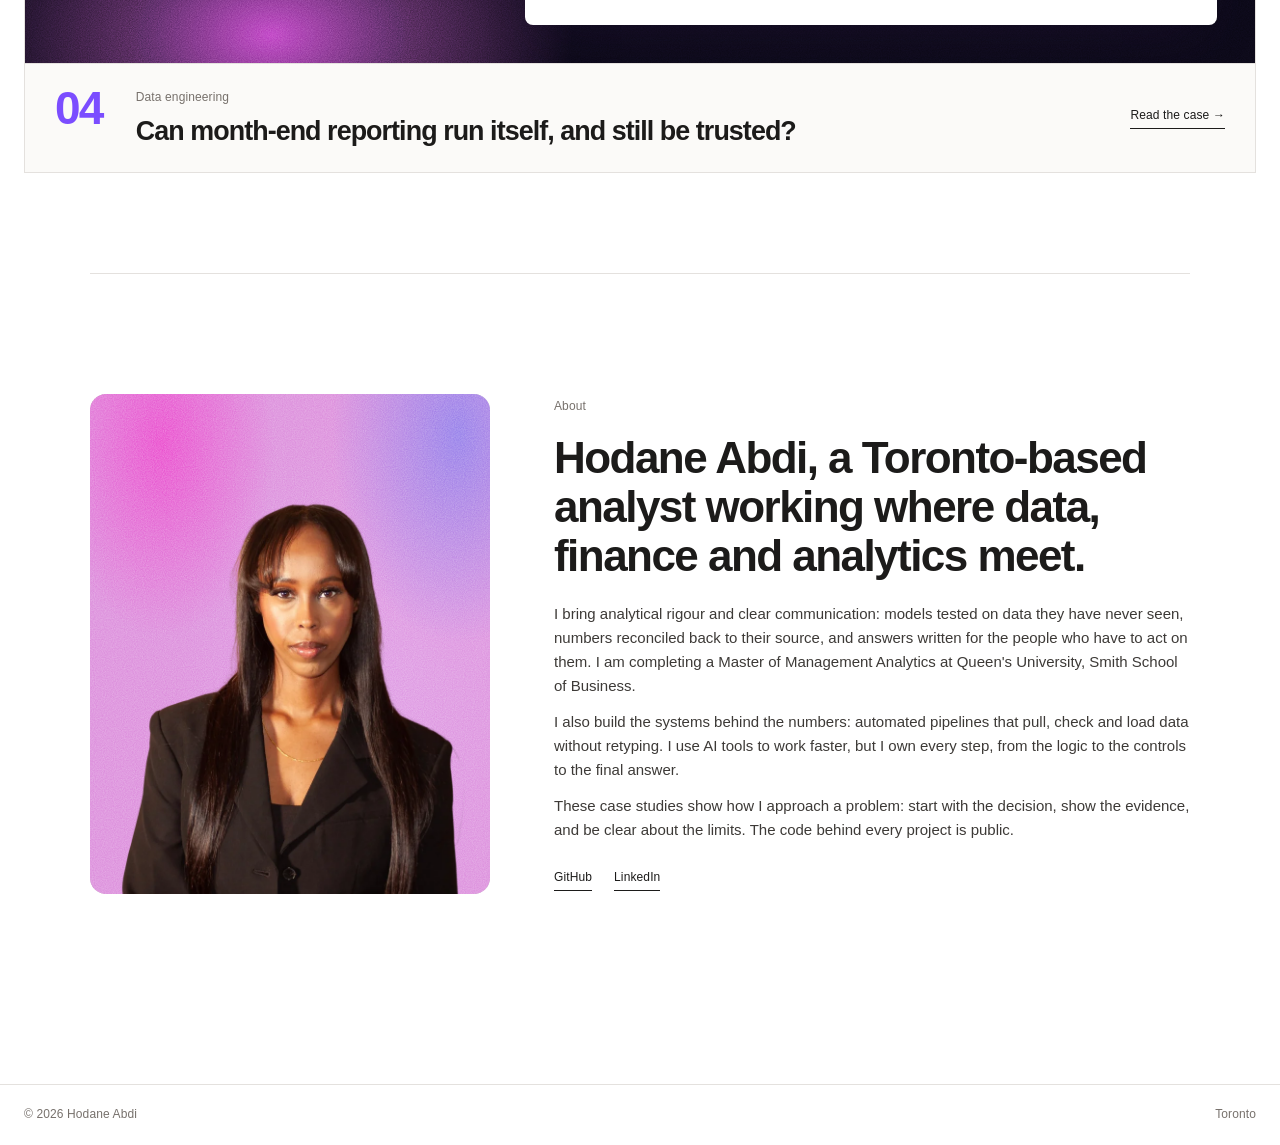
==== commit 688a3d65: "Restore gradient portrait, centre About; preview image shows all four projects Co-Authored-By: Claud" ====
--- a/index.html
+++ b/index.html
@@ -6,7 +6,7 @@
 <meta property="og:title" content="Hodane Abdi | Data, finance and analytics"><meta property="og:description" content="Finding the decision in the numbers, and building the pipelines that keep them flowing. Four case studies with the code behind them.">
 <meta property="og:image" content="https://hodaneabdi.github.io/assets/og.png"><meta property="og:type" content="website"><meta name="twitter:card" content="summary_large_image">
 <link rel="preload" href="assets/fonts/tinos.woff2" as="font" type="font/woff2" crossorigin>
-<link rel="stylesheet" href="assets/style.css?v=202611041042">
+<link rel="stylesheet" href="assets/style.css?v=202611041052">
 <link rel="icon" href="data:image/svg+xml,%3Csvg xmlns='http://www.w3.org/2000/svg' viewBox='0 0 32 32'%3E%3Ccircle cx='16' cy='16' r='14' fill='%23f2a2e6'/%3E%3C/svg%3E">
 </head><body>
 <nav class="nav"><a href="index.html">Hodane Abdi</a><div class="links"><a href="index.html#work">Work</a><a href="index.html#about">About</a><a href="https://www.linkedin.com/in/hodane-abdi/">LinkedIn</a></div></nav>
@@ -33,7 +33,7 @@
 <div class="cap"><span class="no">04</span>
 <div class="q"><p class="mono">Data engineering</p><p class="qt">Can month-end reporting run itself, and still be trusted?</p></div>
 <span class="go">Read the case <i>→</i></span></div></a></section>
-<section id="about" class="about reveal"><div class="about-photo"><img src="assets/hodane.webp" alt="Portrait of Hodane Abdi" width="779" height="850" loading="lazy"></div>
+<section id="about" class="about reveal"><div class="about-photo grain g-rose"><img src="assets/hodane.webp" alt="Portrait of Hodane Abdi" width="779" height="850" loading="lazy"></div>
 <div class="about-txt"><p class="mono">About</p>
 <h2>Hodane Abdi, a Toronto-based analyst working where data, finance and analytics meet.</h2>
 <p>I bring analytical rigour and clear communication: models tested on data they have never seen, numbers reconciled back to their source, and answers written for the people who have to act on them. I am completing a Master of Management Analytics at Queen's University, Smith School of Business.</p>
@@ -44,5 +44,5 @@
 </main>
 <footer class="mono"><span>© 2026 Hodane Abdi</span><span>Toronto</span></footer>
 <div class="tip" id="tip" role="status" aria-live="polite"></div>
-<script src="assets/site.js?v=202611041042"></script>
+<script src="assets/site.js?v=202611041052"></script>
 </body></html>
--- a/assets/style.css
+++ b/assets/style.css
@@ -210,9 +210,9 @@
 .about-photo img{width:94%;height:auto;position:relative;z-index:1}
 .about h2{margin-top:16px}
 @media (max-width:760px){.about{grid-template-columns:1fr}.about-photo{max-width:340px}}
-.about-photo{aspect-ratio:auto;border-radius:0;background:none}
-.about-photo img{width:100%}
-.about-photo img{-webkit-mask-image:linear-gradient(to bottom,#000 72%,transparent 100%);mask-image:linear-gradient(to bottom,#000 72%,transparent 100%)}
 .intro h1{font-size:clamp(30px,3.8vw,50px);line-height:1.08;letter-spacing:-.03em}
 .intro .lede{font-size:clamp(16px,1.3vw,18px)}
 .hbtn,.hbtn.dark{background:#fff;color:var(--ink);border-color:#d9d6d2}
+
+.about{margin-left:auto;margin-right:auto}
+@media (max-width:760px){.about-photo{margin:0 auto}}
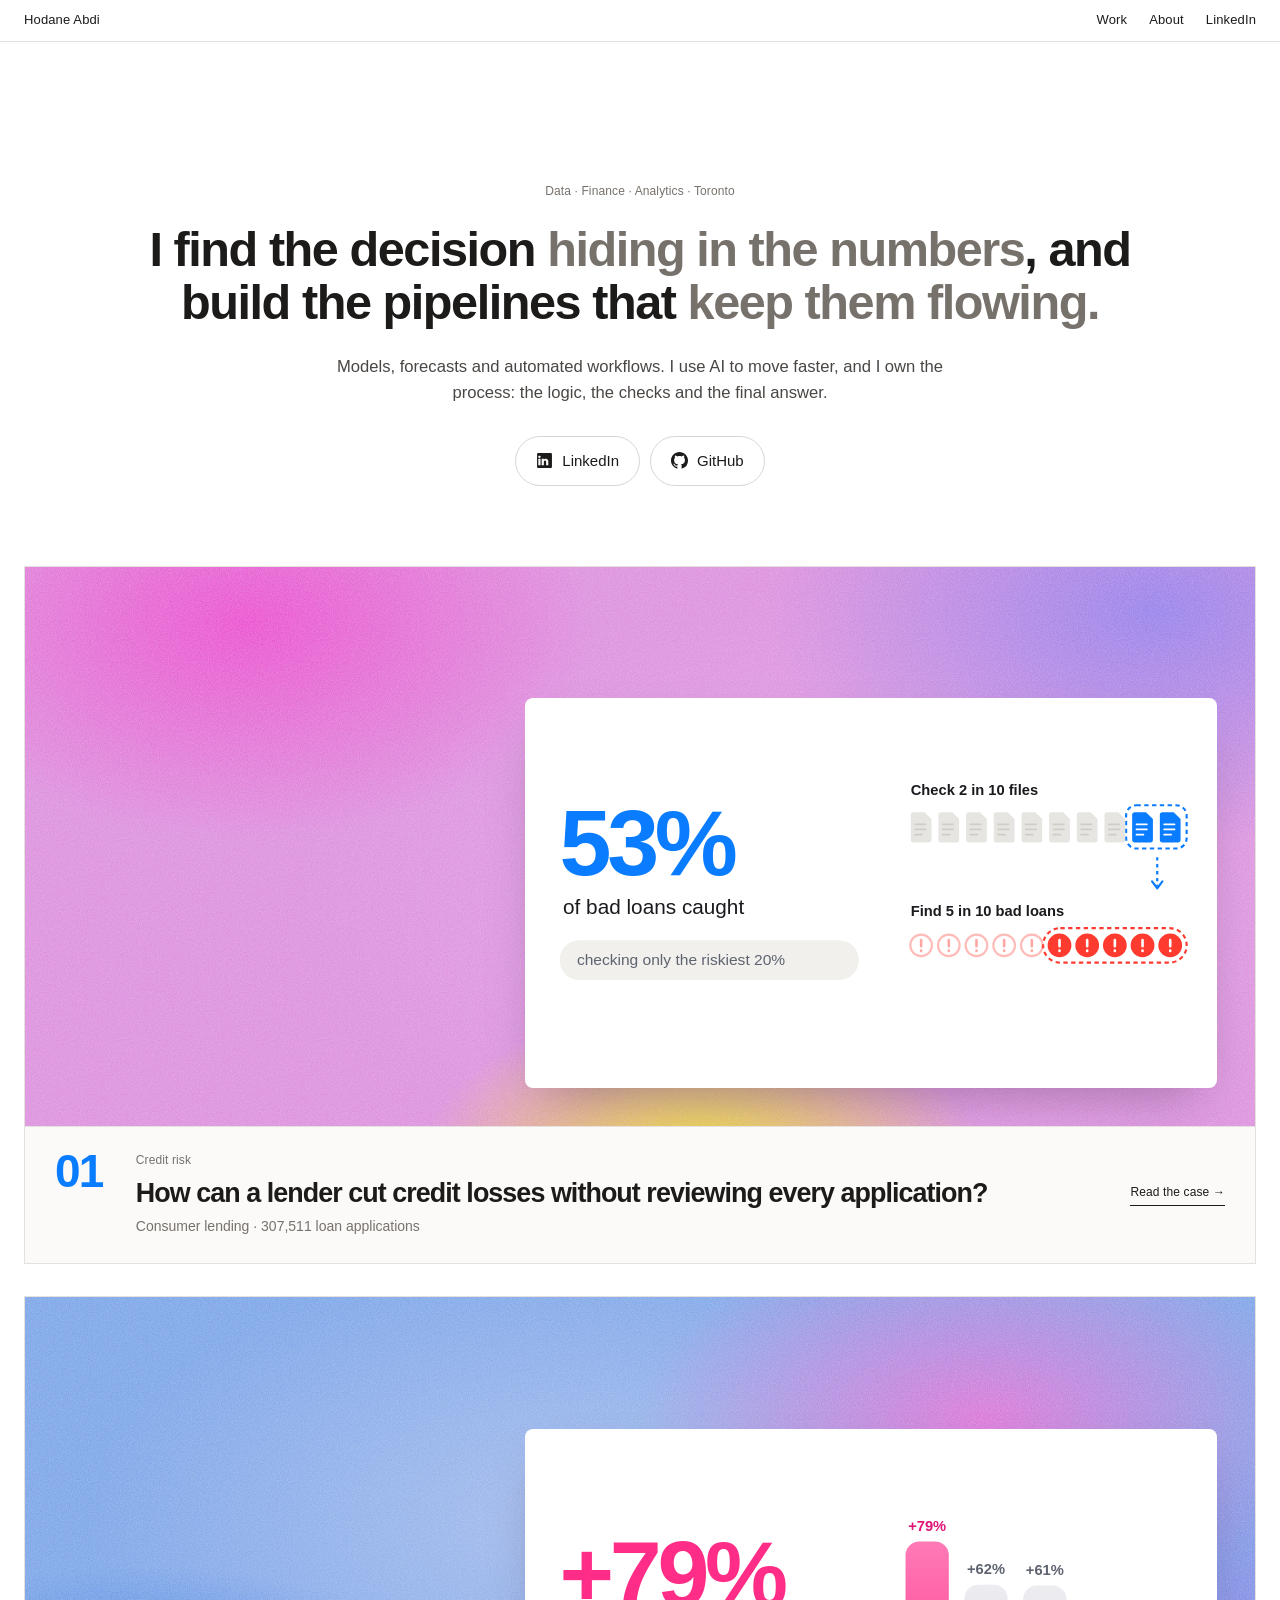
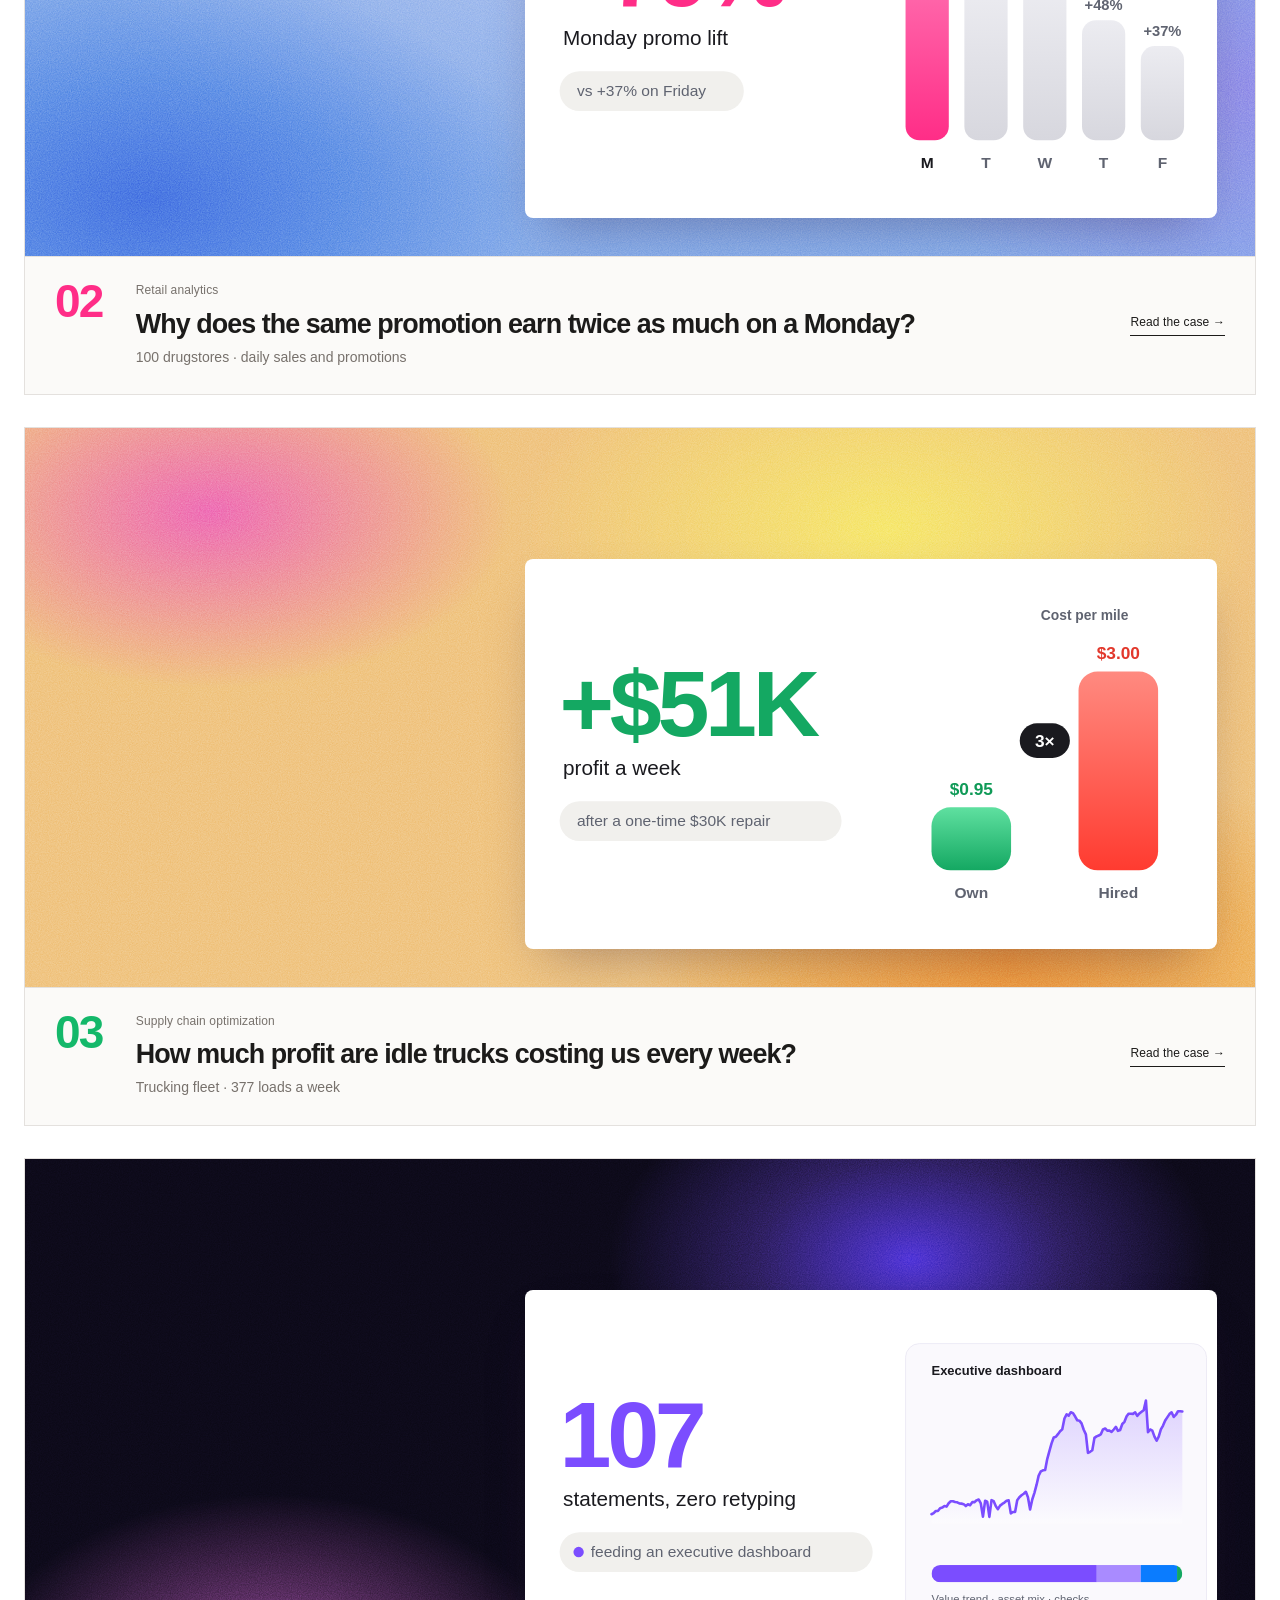
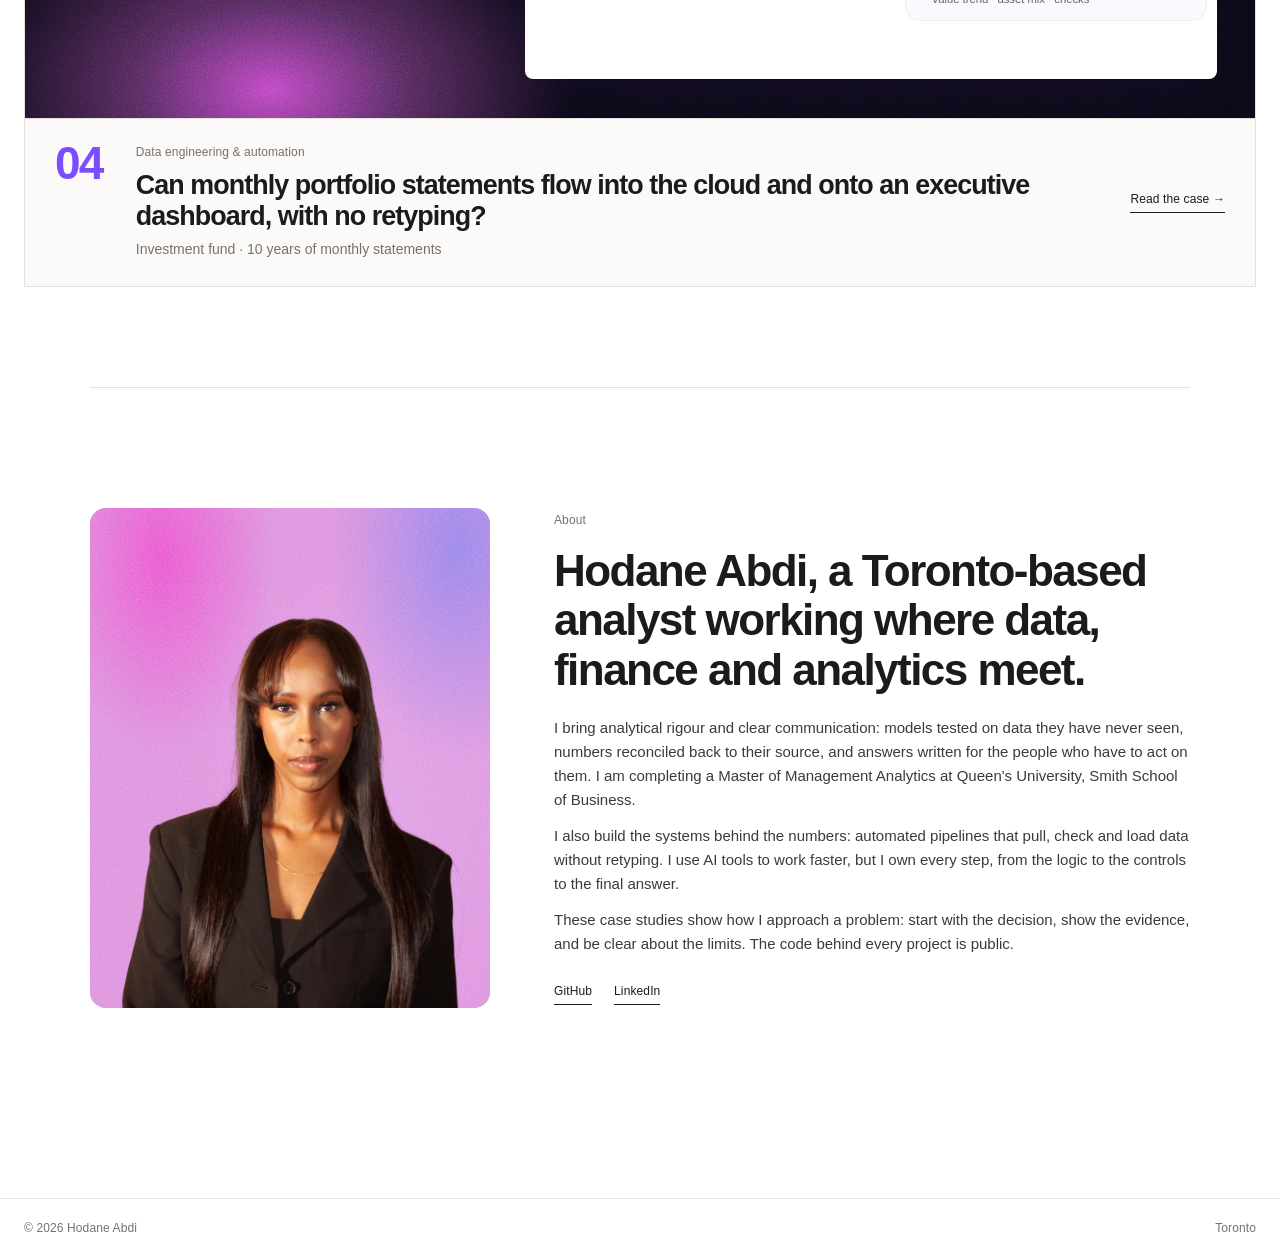
==== commit 8a65d104: "Sharper project questions, context lines, and an executive dashboard for the pipeline Co-Authored-By" ====
--- a/index.html
+++ b/index.html
@@ -6,7 +6,7 @@
 <meta property="og:title" content="Hodane Abdi | Data, finance and analytics"><meta property="og:description" content="Finding the decision in the numbers, and building the pipelines that keep them flowing. Four case studies with the code behind them.">
 <meta property="og:image" content="https://hodaneabdi.github.io/assets/og.png"><meta property="og:type" content="website"><meta name="twitter:card" content="summary_large_image">
 <link rel="preload" href="assets/fonts/tinos.woff2" as="font" type="font/woff2" crossorigin>
-<link rel="stylesheet" href="assets/style.css?v=202611041052">
+<link rel="stylesheet" href="assets/style.css?v=202611041150">
 <link rel="icon" href="data:image/svg+xml,%3Csvg xmlns='http://www.w3.org/2000/svg' viewBox='0 0 32 32'%3E%3Ccircle cx='16' cy='16' r='14' fill='%23f2a2e6'/%3E%3C/svg%3E">
 </head><body>
 <nav class="nav"><a href="index.html">Hodane Abdi</a><div class="links"><a href="index.html#work">Work</a><a href="index.html#about">About</a><a href="https://www.linkedin.com/in/hodane-abdi/">LinkedIn</a></div></nav>
@@ -19,19 +19,19 @@
 <section id="work" class="tiles"><a class="tile reveal" href="work/loan-default-risk.html" style="--acc:#0a7cff">
 <div class="art grain g-rose"><div class="card"><svg viewBox="0 0 800 450" role="img" aria-label="Checking the riskiest 2 in 10 applications finds about 5 in 10 bad loans (53%)" style="font-family:Inter, -apple-system, 'Helvetica Neue', Arial, sans-serif"><defs></defs><text x="40" y="205" font-size="108" font-weight="700" fill="#0a7cff" letter-spacing="-5">53%</text><text x="44" y="250" font-size="24" font-weight="500" fill="#1a1a1f">of bad loans caught</text><rect x="40" y="280" width="346" height="46" rx="23" fill="#f1f0ed"/><text x="60" y="309" font-size="18" fill="#5f6370">checking only the riskiest 20%</text><text x="446" y="112" font-size="17" font-weight="600" fill="#1a1a1f">Check 2 in 10 files</text><rect x="695" y="124" width="70" height="50" rx="12" fill="none" stroke="#0a7cff" stroke-width="2.5" stroke-dasharray="5 4"/><g class="pop" style="--d:0ms"><path d="M446,132 h16 l8,8 v24 a3,3 0 0 1 -3,3 h-18 a3,3 0 0 1 -3,-3 v-29 a3,3 0 0 1 3,-3 z" fill="#e6e5e1"/><path d="M451,146 h12 M451,152 h12 M451,158 h8" stroke="#cfcdc8" stroke-width="2" stroke-linecap="round"/></g><g class="pop" style="--d:50ms"><path d="M478,132 h16 l8,8 v24 a3,3 0 0 1 -3,3 h-18 a3,3 0 0 1 -3,-3 v-29 a3,3 0 0 1 3,-3 z" fill="#e6e5e1"/><path d="M483,146 h12 M483,152 h12 M483,158 h8" stroke="#cfcdc8" stroke-width="2" stroke-linecap="round"/></g><g class="pop" style="--d:100ms"><path d="M510,132 h16 l8,8 v24 a3,3 0 0 1 -3,3 h-18 a3,3 0 0 1 -3,-3 v-29 a3,3 0 0 1 3,-3 z" fill="#e6e5e1"/><path d="M515,146 h12 M515,152 h12 M515,158 h8" stroke="#cfcdc8" stroke-width="2" stroke-linecap="round"/></g><g class="pop" style="--d:150ms"><path d="M542,132 h16 l8,8 v24 a3,3 0 0 1 -3,3 h-18 a3,3 0 0 1 -3,-3 v-29 a3,3 0 0 1 3,-3 z" fill="#e6e5e1"/><path d="M547,146 h12 M547,152 h12 M547,158 h8" stroke="#cfcdc8" stroke-width="2" stroke-linecap="round"/></g><g class="pop" style="--d:200ms"><path d="M574,132 h16 l8,8 v24 a3,3 0 0 1 -3,3 h-18 a3,3 0 0 1 -3,-3 v-29 a3,3 0 0 1 3,-3 z" fill="#e6e5e1"/><path d="M579,146 h12 M579,152 h12 M579,158 h8" stroke="#cfcdc8" stroke-width="2" stroke-linecap="round"/></g><g class="pop" style="--d:250ms"><path d="M606,132 h16 l8,8 v24 a3,3 0 0 1 -3,3 h-18 a3,3 0 0 1 -3,-3 v-29 a3,3 0 0 1 3,-3 z" fill="#e6e5e1"/><path d="M611,146 h12 M611,152 h12 M611,158 h8" stroke="#cfcdc8" stroke-width="2" stroke-linecap="round"/></g><g class="pop" style="--d:300ms"><path d="M638,132 h16 l8,8 v24 a3,3 0 0 1 -3,3 h-18 a3,3 0 0 1 -3,-3 v-29 a3,3 0 0 1 3,-3 z" fill="#e6e5e1"/><path d="M643,146 h12 M643,152 h12 M643,158 h8" stroke="#cfcdc8" stroke-width="2" stroke-linecap="round"/></g><g class="pop" style="--d:350ms"><path d="M670,132 h16 l8,8 v24 a3,3 0 0 1 -3,3 h-18 a3,3 0 0 1 -3,-3 v-29 a3,3 0 0 1 3,-3 z" fill="#e6e5e1"/><path d="M675,146 h12 M675,152 h12 M675,158 h8" stroke="#cfcdc8" stroke-width="2" stroke-linecap="round"/></g><g class="pop" style="--d:400ms"><path d="M702,132 h16 l8,8 v24 a3,3 0 0 1 -3,3 h-18 a3,3 0 0 1 -3,-3 v-29 a3,3 0 0 1 3,-3 z" fill="#0a7cff"/><path d="M707,146 h12 M707,152 h12 M707,158 h8" stroke="#fff" stroke-width="2" stroke-linecap="round"/></g><g class="pop" style="--d:450ms"><path d="M734,132 h16 l8,8 v24 a3,3 0 0 1 -3,3 h-18 a3,3 0 0 1 -3,-3 v-29 a3,3 0 0 1 3,-3 z" fill="#0a7cff"/><path d="M739,146 h12 M739,152 h12 M739,158 h8" stroke="#fff" stroke-width="2" stroke-linecap="round"/></g><path d="M731,184 v34" stroke="#0a7cff" stroke-width="2.5" stroke-dasharray="4 4"/><path d="M725,212 l6,8 l6,-8" fill="none" stroke="#0a7cff" stroke-width="2.5" stroke-linecap="round" stroke-linejoin="round"/><text x="446" y="252" font-size="17" font-weight="600" fill="#1a1a1f">Find 5 in 10 bad loans</text><g class="pop" style="--d:300ms"><circle cx="458" cy="286" r="12.5" fill="none" stroke="#ff3b30" stroke-width="2.5" stroke-opacity="0.35"/><path d="M458,280 v7 M458,292 v.5" stroke="#ff3b30" stroke-opacity="0.45" stroke-width="3" stroke-linecap="round"/></g><g class="pop" style="--d:350ms"><circle cx="490" cy="286" r="12.5" fill="none" stroke="#ff3b30" stroke-width="2.5" stroke-opacity="0.35"/><path d="M490,280 v7 M490,292 v.5" stroke="#ff3b30" stroke-opacity="0.45" stroke-width="3" stroke-linecap="round"/></g><g class="pop" style="--d:400ms"><circle cx="522" cy="286" r="12.5" fill="none" stroke="#ff3b30" stroke-width="2.5" stroke-opacity="0.35"/><path d="M522,280 v7 M522,292 v.5" stroke="#ff3b30" stroke-opacity="0.45" stroke-width="3" stroke-linecap="round"/></g><g class="pop" style="--d:450ms"><circle cx="554" cy="286" r="12.5" fill="none" stroke="#ff3b30" stroke-width="2.5" stroke-opacity="0.35"/><path d="M554,280 v7 M554,292 v.5" stroke="#ff3b30" stroke-opacity="0.45" stroke-width="3" stroke-linecap="round"/></g><g class="pop" style="--d:500ms"><circle cx="586" cy="286" r="12.5" fill="none" stroke="#ff3b30" stroke-width="2.5" stroke-opacity="0.35"/><path d="M586,280 v7 M586,292 v.5" stroke="#ff3b30" stroke-opacity="0.45" stroke-width="3" stroke-linecap="round"/></g><g class="pop" style="--d:550ms"><circle cx="618" cy="286" r="12.5" fill="#ff3b30" stroke="#ff3b30" stroke-width="2.5" stroke-opacity="1"/><path d="M618,280 v7 M618,292 v.5" stroke="#fff" stroke-opacity="1" stroke-width="3" stroke-linecap="round"/></g><g class="pop" style="--d:600ms"><circle cx="650" cy="286" r="12.5" fill="#ff3b30" stroke="#ff3b30" stroke-width="2.5" stroke-opacity="1"/><path d="M650,280 v7 M650,292 v.5" stroke="#fff" stroke-opacity="1" stroke-width="3" stroke-linecap="round"/></g><g class="pop" style="--d:650ms"><circle cx="682" cy="286" r="12.5" fill="#ff3b30" stroke="#ff3b30" stroke-width="2.5" stroke-opacity="1"/><path d="M682,280 v7 M682,292 v.5" stroke="#fff" stroke-opacity="1" stroke-width="3" stroke-linecap="round"/></g><g class="pop" style="--d:700ms"><circle cx="714" cy="286" r="12.5" fill="#ff3b30" stroke="#ff3b30" stroke-width="2.5" stroke-opacity="1"/><path d="M714,280 v7 M714,292 v.5" stroke="#fff" stroke-opacity="1" stroke-width="3" stroke-linecap="round"/></g><g class="pop" style="--d:750ms"><circle cx="746" cy="286" r="12.5" fill="#ff3b30" stroke="#ff3b30" stroke-width="2.5" stroke-opacity="1"/><path d="M746,280 v7 M746,292 v.5" stroke="#fff" stroke-opacity="1" stroke-width="3" stroke-linecap="round"/></g><rect x="599" y="266" width="166" height="40" rx="20" fill="none" stroke="#ff3b30" stroke-width="2.5" stroke-dasharray="5 4"/></svg></div></div>
 <div class="cap"><span class="no">01</span>
-<div class="q"><p class="mono">Credit risk</p><p class="qt">How do you catch half the bad loans by reviewing only a fifth of the applications?</p></div>
+<div class="q"><p class="mono">Credit risk</p><p class="qt">How can a lender cut credit losses without reviewing every application?</p><p class="ctx">Consumer lending · 307,511 loan applications</p></div>
 <span class="go">Read the case <i>→</i></span></div></a><a class="tile reveal" href="work/retail-sales-forecast.html" style="--acc:#ff2d87">
 <div class="art grain g-sky"><div class="card"><svg viewBox="0 0 800 450" role="img" aria-label="A promotion lifts sales 79% on Monday and 37% on Friday" style="font-family:Inter, -apple-system, 'Helvetica Neue', Arial, sans-serif"><defs><linearGradient id="gRo" x1="0" y1="0" x2="0" y2="1"><stop offset="0" stop-color="#ff7ab6"/><stop offset="1" stop-color="#ff2d87"/></linearGradient><linearGradient id="gGr" x1="0" y1="0" x2="0" y2="1"><stop offset="0" stop-color="#ececf1"/><stop offset="1" stop-color="#d7d7de"/></linearGradient></defs><text x="40" y="205" font-size="108" font-weight="700" fill="#ff2d87" letter-spacing="-5">+79%</text><text x="44" y="250" font-size="24" font-weight="500" fill="#1a1a1f">Monday promo lift</text><rect x="40" y="280" width="213" height="46" rx="23" fill="#f1f0ed"/><text x="60" y="309" font-size="18" fill="#5f6370">vs +37% on Friday</text><rect class="grow" style="--d:0ms" x="440" y="130" width="50" height="230" rx="16" fill="url(#gRo)"/><text x="465.0" y="118" text-anchor="middle" font-size="17" font-weight="600" fill="#e0157a">+79%</text><text x="465.0" y="392" text-anchor="middle" font-size="18" font-weight="600" fill="#1a1a1f">M</text><rect class="grow" style="--d:70ms" x="508" y="180" width="50" height="180" rx="16" fill="url(#gGr)"/><text x="533.0" y="168" text-anchor="middle" font-size="17" font-weight="600" fill="#5f6370">+62%</text><text x="533.0" y="392" text-anchor="middle" font-size="18" font-weight="600" fill="#5f6370">T</text><rect class="grow" style="--d:140ms" x="576" y="181" width="50" height="179" rx="16" fill="url(#gGr)"/><text x="601.0" y="169" text-anchor="middle" font-size="17" font-weight="600" fill="#5f6370">+61%</text><text x="601.0" y="392" text-anchor="middle" font-size="18" font-weight="600" fill="#5f6370">W</text><rect class="grow" style="--d:210ms" x="644" y="221" width="50" height="139" rx="16" fill="url(#gGr)"/><text x="669.0" y="209" text-anchor="middle" font-size="17" font-weight="600" fill="#5f6370">+48%</text><text x="669.0" y="392" text-anchor="middle" font-size="18" font-weight="600" fill="#5f6370">T</text><rect class="grow" style="--d:280ms" x="712" y="251" width="50" height="109" rx="16" fill="url(#gGr)"/><text x="737.0" y="239" text-anchor="middle" font-size="17" font-weight="600" fill="#5f6370">+37%</text><text x="737.0" y="392" text-anchor="middle" font-size="18" font-weight="600" fill="#5f6370">F</text></svg></div></div>
 <div class="cap"><span class="no">02</span>
-<div class="q"><p class="mono">Forecasting</p><p class="qt">Why does the same promotion earn twice as much on a Monday?</p></div>
+<div class="q"><p class="mono">Retail analytics</p><p class="qt">Why does the same promotion earn twice as much on a Monday?</p><p class="ctx">100 drugstores · daily sales and promotions</p></div>
 <span class="go">Read the case <i>→</i></span></div></a><a class="tile reveal" href="work/fleet-optimization.html" style="--acc:#14b86a">
 <div class="art grain g-sun"><div class="card"><svg viewBox="0 0 800 450" role="img" aria-label="Repairing 15 idle trucks adds $51K profit a week; hired trucks cost $3.00 a mile versus $0.95 for own trucks" style="font-family:Inter, -apple-system, 'Helvetica Neue', Arial, sans-serif"><defs><linearGradient id="gGn" x1="0" y1="0" x2="0" y2="1"><stop offset="0" stop-color="#5fe0a0"/><stop offset="1" stop-color="#14a862"/></linearGradient><linearGradient id="gRd" x1="0" y1="0" x2="0" y2="1"><stop offset="0" stop-color="#ff8a80"/><stop offset="1" stop-color="#ff3b30"/></linearGradient></defs><text x="40" y="205" font-size="108" font-weight="700" fill="#14a862" letter-spacing="-5">+$51K</text><text x="44" y="250" font-size="24" font-weight="500" fill="#1a1a1f">profit a week</text><rect x="40" y="280" width="326" height="46" rx="23" fill="#f1f0ed"/><text x="60" y="309" font-size="18" fill="#5f6370">after a one-time $30K repair</text><rect class="grow" x="470" y="287" width="92" height="73" rx="22" fill="url(#gGn)"/><text x="516.0" y="273" text-anchor="middle" font-size="20" font-weight="700" fill="#0f9a57">$0.95</text><text x="516.0" y="392" text-anchor="middle" font-size="18" font-weight="600" fill="#5f6370">Own</text><rect class="grow" x="640" y="130" width="92" height="230" rx="22" fill="url(#gRd)"/><text x="686.0" y="116" text-anchor="middle" font-size="20" font-weight="700" fill="#e2382c">$3.00</text><text x="686.0" y="392" text-anchor="middle" font-size="18" font-weight="600" fill="#5f6370">Hired</text><rect x="572" y="190" width="58" height="40" rx="20" fill="#1a1a1f"/><text x="601" y="217" text-anchor="middle" font-size="20" font-weight="700" fill="#fff">3×</text><text x="647" y="70" text-anchor="middle" font-size="16" font-weight="600" fill="#5f6370">Cost per mile</text></svg></div></div>
 <div class="cap"><span class="no">03</span>
-<div class="q"><p class="mono">Optimization</p><p class="qt">Should we spend $30,000 to fix trucks we aren't using?</p></div>
+<div class="q"><p class="mono">Supply chain optimization</p><p class="qt">How much profit are idle trucks costing us every week?</p><p class="ctx">Trucking fleet · 377 loads a week</p></div>
 <span class="go">Read the case <i>→</i></span></div></a><a class="tile reveal" href="work/statement-automation.html" style="--acc:#7b4dff">
-<div class="art grain g-night"><div class="card"><svg viewBox="0 0 800 450" role="img" aria-label="118 monthly statements: 107 loaded automatically, 11 flagged for review" style="font-family:Inter, -apple-system, 'Helvetica Neue', Arial, sans-serif"><defs><linearGradient id="gPu" x1="0" y1="0" x2="0" y2="1"><stop offset="0" stop-color="#a98bff"/><stop offset="1" stop-color="#6b3df5"/></linearGradient></defs><text x="40" y="205" font-size="108" font-weight="700" fill="#7b4dff" letter-spacing="-5">107</text><text x="44" y="250" font-size="24" font-weight="500" fill="#1a1a1f">statements, zero retyping</text><rect x="40" y="280" width="270" height="46" rx="23" fill="#f1f0ed"/><circle cx="62" cy="303" r="6" fill="#ff3b30"/><text x="76" y="309" font-size="18" fill="#5f6370">11 flagged for review</text><circle class="pop" style="--d:0ms" cx="462" cy="88" r="9.5" fill="url(#gPu)"/><circle class="pop" style="--d:6ms" cx="487" cy="88" r="9.5" fill="url(#gPu)"/><circle class="pop" style="--d:12ms" cx="512" cy="88" r="9.5" fill="url(#gPu)"/><circle class="pop" style="--d:18ms" cx="537" cy="88" r="9.5" fill="url(#gPu)"/><circle class="pop" style="--d:24ms" cx="562" cy="88" r="9.5" fill="url(#gPu)"/><circle class="pop" style="--d:30ms" cx="587" cy="88" r="9.5" fill="url(#gPu)"/><circle class="pop" style="--d:36ms" cx="612" cy="88" r="9.5" fill="url(#gPu)"/><circle class="pop" style="--d:42ms" cx="637" cy="88" r="9.5" fill="url(#gPu)"/><circle class="pop" style="--d:48ms" cx="662" cy="88" r="9.5" fill="url(#gPu)"/><circle class="pop" style="--d:54ms" cx="687" cy="88" r="9.5" fill="url(#gPu)"/><circle class="pop" style="--d:60ms" cx="712" cy="88" r="9.5" fill="url(#gPu)"/><circle class="pop" style="--d:66ms" cx="737" cy="88" r="9.5" fill="url(#gPu)"/><circle class="pop" style="--d:72ms" cx="462" cy="113" r="9.5" fill="url(#gPu)"/><circle class="pop" style="--d:78ms" cx="487" cy="113" r="9.5" fill="url(#gPu)"/><circle class="pop" style="--d:84ms" cx="512" cy="113" r="9.5" fill="url(#gPu)"/><circle class="pop" style="--d:90ms" cx="537" cy="113" r="9.5" fill="url(#gPu)"/><circle class="pop" style="--d:96ms" cx="562" cy="113" r="9.5" fill="url(#gPu)"/><circle class="pop" style="--d:102ms" cx="587" cy="113" r="9.5" fill="url(#gPu)"/><circle class="pop" style="--d:108ms" cx="612" cy="113" r="9.5" fill="url(#gPu)"/><circle class="pop" style="--d:114ms" cx="637" cy="113" r="9.5" fill="url(#gPu)"/><circle class="pop" style="--d:120ms" cx="662" cy="113" r="9.5" fill="url(#gPu)"/><circle class="pop" style="--d:126ms" cx="687" cy="113" r="9.5" fill="url(#gPu)"/><circle class="pop" style="--d:132ms" cx="712" cy="113" r="9.5" fill="url(#gPu)"/><circle class="pop" style="--d:138ms" cx="737" cy="113" r="9.5" fill="url(#gPu)"/><circle class="pop" style="--d:144ms" cx="462" cy="138" r="9.5" fill="url(#gPu)"/><circle class="pop" style="--d:150ms" cx="487" cy="138" r="9.5" fill="url(#gPu)"/><circle class="pop" style="--d:156ms" cx="512" cy="138" r="9.5" fill="url(#gPu)"/><circle class="pop" style="--d:162ms" cx="537" cy="138" r="9.5" fill="url(#gPu)"/><circle class="pop" style="--d:168ms" cx="562" cy="138" r="9.5" fill="url(#gPu)"/><circle class="pop" style="--d:174ms" cx="587" cy="138" r="9.5" fill="url(#gPu)"/><circle class="pop" style="--d:180ms" cx="612" cy="138" r="9.5" fill="url(#gPu)"/><circle class="pop" style="--d:186ms" cx="637" cy="138" r="9.5" fill="url(#gPu)"/><circle class="pop" style="--d:192ms" cx="662" cy="138" r="9.5" fill="url(#gPu)"/><circle class="pop" style="--d:198ms" cx="687" cy="138" r="9.5" fill="url(#gPu)"/><circle class="pop" style="--d:204ms" cx="712" cy="138" r="9.5" fill="url(#gPu)"/><circle class="pop" style="--d:210ms" cx="737" cy="138" r="9.5" fill="url(#gPu)"/><circle class="pop" style="--d:216ms" cx="462" cy="163" r="9.5" fill="url(#gPu)"/><circle class="pop" style="--d:222ms" cx="487" cy="163" r="9.5" fill="#ff3b30"/><circle class="pop" style="--d:228ms" cx="512" cy="163" r="9.5" fill="#ff3b30"/><circle class="pop" style="--d:234ms" cx="537" cy="163" r="9.5" fill="#ff3b30"/><circle class="pop" style="--d:240ms" cx="562" cy="163" r="9.5" fill="url(#gPu)"/><circle class="pop" style="--d:246ms" cx="587" cy="163" r="9.5" fill="url(#gPu)"/><circle class="pop" style="--d:252ms" cx="612" cy="163" r="9.5" fill="url(#gPu)"/><circle class="pop" style="--d:258ms" cx="637" cy="163" r="9.5" fill="url(#gPu)"/><circle class="pop" style="--d:264ms" cx="662" cy="163" r="9.5" fill="url(#gPu)"/><circle class="pop" style="--d:270ms" cx="687" cy="163" r="9.5" fill="url(#gPu)"/><circle class="pop" style="--d:276ms" cx="712" cy="163" r="9.5" fill="url(#gPu)"/><circle class="pop" style="--d:282ms" cx="737" cy="163" r="9.5" fill="url(#gPu)"/><circle class="pop" style="--d:288ms" cx="462" cy="188" r="9.5" fill="url(#gPu)"/><circle class="pop" style="--d:294ms" cx="487" cy="188" r="9.5" fill="url(#gPu)"/><circle class="pop" style="--d:300ms" cx="512" cy="188" r="9.5" fill="url(#gPu)"/><circle class="pop" style="--d:306ms" cx="537" cy="188" r="9.5" fill="url(#gPu)"/><circle class="pop" style="--d:312ms" cx="562" cy="188" r="9.5" fill="url(#gPu)"/><circle class="pop" style="--d:318ms" cx="587" cy="188" r="9.5" fill="url(#gPu)"/><circle class="pop" style="--d:324ms" cx="612" cy="188" r="9.5" fill="url(#gPu)"/><circle class="pop" style="--d:330ms" cx="637" cy="188" r="9.5" fill="url(#gPu)"/><circle class="pop" style="--d:336ms" cx="662" cy="188" r="9.5" fill="url(#gPu)"/><circle class="pop" style="--d:342ms" cx="687" cy="188" r="9.5" fill="url(#gPu)"/><circle class="pop" style="--d:348ms" cx="712" cy="188" r="9.5" fill="url(#gPu)"/><circle class="pop" style="--d:354ms" cx="737" cy="188" r="9.5" fill="url(#gPu)"/><circle class="pop" style="--d:360ms" cx="462" cy="213" r="9.5" fill="url(#gPu)"/><circle class="pop" style="--d:366ms" cx="487" cy="213" r="9.5" fill="url(#gPu)"/><circle class="pop" style="--d:372ms" cx="512" cy="213" r="9.5" fill="url(#gPu)"/><circle class="pop" style="--d:378ms" cx="537" cy="213" r="9.5" fill="url(#gPu)"/><circle class="pop" style="--d:384ms" cx="562" cy="213" r="9.5" fill="url(#gPu)"/><circle class="pop" style="--d:390ms" cx="587" cy="213" r="9.5" fill="url(#gPu)"/><circle class="pop" style="--d:396ms" cx="612" cy="213" r="9.5" fill="url(#gPu)"/><circle class="pop" style="--d:402ms" cx="637" cy="213" r="9.5" fill="url(#gPu)"/><circle class="pop" style="--d:408ms" cx="662" cy="213" r="9.5" fill="url(#gPu)"/><circle class="pop" style="--d:414ms" cx="687" cy="213" r="9.5" fill="url(#gPu)"/><circle class="pop" style="--d:420ms" cx="712" cy="213" r="9.5" fill="url(#gPu)"/><circle class="pop" style="--d:426ms" cx="737" cy="213" r="9.5" fill="url(#gPu)"/><circle class="pop" style="--d:432ms" cx="462" cy="238" r="9.5" fill="url(#gPu)"/><circle class="pop" style="--d:438ms" cx="487" cy="238" r="9.5" fill="#ff3b30"/><circle class="pop" style="--d:444ms" cx="512" cy="238" r="9.5" fill="#ff3b30"/><circle class="pop" style="--d:450ms" cx="537" cy="238" r="9.5" fill="#ff3b30"/><circle class="pop" style="--d:456ms" cx="562" cy="238" r="9.5" fill="url(#gPu)"/><circle class="pop" style="--d:462ms" cx="587" cy="238" r="9.5" fill="url(#gPu)"/><circle class="pop" style="--d:468ms" cx="612" cy="238" r="9.5" fill="url(#gPu)"/><circle class="pop" style="--d:474ms" cx="637" cy="238" r="9.5" fill="url(#gPu)"/><circle class="pop" style="--d:480ms" cx="662" cy="238" r="9.5" fill="url(#gPu)"/><circle class="pop" style="--d:486ms" cx="687" cy="238" r="9.5" fill="url(#gPu)"/><circle class="pop" style="--d:492ms" cx="712" cy="238" r="9.5" fill="url(#gPu)"/><circle class="pop" style="--d:498ms" cx="737" cy="238" r="9.5" fill="url(#gPu)"/><circle class="pop" style="--d:504ms" cx="462" cy="263" r="9.5" fill="url(#gPu)"/><circle class="pop" style="--d:510ms" cx="487" cy="263" r="9.5" fill="url(#gPu)"/><circle class="pop" style="--d:516ms" cx="512" cy="263" r="9.5" fill="url(#gPu)"/><circle class="pop" style="--d:522ms" cx="537" cy="263" r="9.5" fill="url(#gPu)"/><circle class="pop" style="--d:528ms" cx="562" cy="263" r="9.5" fill="url(#gPu)"/><circle class="pop" style="--d:534ms" cx="587" cy="263" r="9.5" fill="url(#gPu)"/><circle class="pop" style="--d:540ms" cx="612" cy="263" r="9.5" fill="url(#gPu)"/><circle class="pop" style="--d:546ms" cx="637" cy="263" r="9.5" fill="#ff3b30"/><circle class="pop" style="--d:552ms" cx="662" cy="263" r="9.5" fill="url(#gPu)"/><circle class="pop" style="--d:558ms" cx="687" cy="263" r="9.5" fill="url(#gPu)"/><circle class="pop" style="--d:564ms" cx="712" cy="263" r="9.5" fill="#ff3b30"/><circle class="pop" style="--d:570ms" cx="737" cy="263" r="9.5" fill="#ff3b30"/><circle class="pop" style="--d:576ms" cx="462" cy="288" r="9.5" fill="#ff3b30"/><circle class="pop" style="--d:582ms" cx="487" cy="288" r="9.5" fill="url(#gPu)"/><circle class="pop" style="--d:588ms" cx="512" cy="288" r="9.5" fill="url(#gPu)"/><circle class="pop" style="--d:594ms" cx="537" cy="288" r="9.5" fill="url(#gPu)"/><circle class="pop" style="--d:600ms" cx="562" cy="288" r="9.5" fill="url(#gPu)"/><circle class="pop" style="--d:606ms" cx="587" cy="288" r="9.5" fill="url(#gPu)"/><circle class="pop" style="--d:612ms" cx="612" cy="288" r="9.5" fill="url(#gPu)"/><circle class="pop" style="--d:618ms" cx="637" cy="288" r="9.5" fill="url(#gPu)"/><circle class="pop" style="--d:624ms" cx="662" cy="288" r="9.5" fill="url(#gPu)"/><circle class="pop" style="--d:630ms" cx="687" cy="288" r="9.5" fill="url(#gPu)"/><circle class="pop" style="--d:636ms" cx="712" cy="288" r="9.5" fill="url(#gPu)"/><circle class="pop" style="--d:642ms" cx="737" cy="288" r="9.5" fill="url(#gPu)"/><circle class="pop" style="--d:648ms" cx="462" cy="313" r="9.5" fill="url(#gPu)"/><circle class="pop" style="--d:654ms" cx="487" cy="313" r="9.5" fill="url(#gPu)"/><circle class="pop" style="--d:660ms" cx="512" cy="313" r="9.5" fill="url(#gPu)"/><circle class="pop" style="--d:666ms" cx="537" cy="313" r="9.5" fill="url(#gPu)"/><circle class="pop" style="--d:672ms" cx="562" cy="313" r="9.5" fill="url(#gPu)"/><circle class="pop" style="--d:678ms" cx="587" cy="313" r="9.5" fill="#ff3b30"/><circle class="pop" style="--d:684ms" cx="612" cy="313" r="9.5" fill="url(#gPu)"/><circle class="pop" style="--d:690ms" cx="637" cy="313" r="9.5" fill="url(#gPu)"/><circle class="pop" style="--d:696ms" cx="662" cy="313" r="9.5" fill="url(#gPu)"/><circle class="pop" style="--d:702ms" cx="687" cy="313" r="9.5" fill="url(#gPu)"/></svg></div></div>
+<div class="art grain g-night"><div class="card"><svg viewBox="0 0 800 450" role="img" aria-label="Monthly statements load automatically into the cloud and feed an executive dashboard" style="font-family:Inter, -apple-system, 'Helvetica Neue', Arial, sans-serif"><defs><linearGradient id="gLine" x1="0" y1="0" x2="0" y2="1"><stop offset="0" stop-color="#a98bff"/><stop offset="1" stop-color="#ffffff"/></linearGradient></defs><text x="40" y="205" font-size="108" font-weight="700" fill="#7b4dff" letter-spacing="-5">107</text><text x="44" y="250" font-size="24" font-weight="500" fill="#1a1a1f">statements, zero retyping</text><rect x="40" y="280" width="362" height="46" rx="23" fill="#f1f0ed"/><circle cx="62" cy="303" r="6" fill="#7b4dff"/><text x="76" y="309" font-size="18" fill="#5f6370">feeding an executive dashboard</text><rect x="440" y="62" width="348" height="320" rx="16" fill="#faf9fd" stroke="#ebe8f4"/><text x="470" y="98" font-size="15" font-weight="600" fill="#1a1a1f">Executive dashboard</text><path d="M470.0,259.3 L472.5,258.0 L475.0,255.5 L477.4,255.5 L479.9,252.4 L482.4,251.6 L484.9,249.8 L487.4,250.4 L489.8,246.5 L492.3,244.2 L494.8,244.2 L497.3,245.0 L499.7,245.5 L502.2,246.8 L504.7,247.0 L507.2,247.6 L509.7,249.8 L512.1,247.8 L514.6,248.8 L517.1,245.3 L519.6,245.3 L522.1,243.2 L524.5,242.2 L527.0,246.8 L529.5,262.1 L532.0,243.7 L534.4,244.7 L536.9,262.3 L539.4,243.0 L541.9,244.2 L544.4,250.1 L546.8,253.4 L549.3,249.3 L551.8,247.3 L554.3,245.8 L556.8,243.7 L559.2,243.2 L561.7,258.3 L564.2,256.7 L566.7,256.5 L569.1,243.0 L571.6,239.6 L574.1,237.3 L576.6,235.6 L579.1,233.3 L581.5,239.6 L584.0,253.7 L586.5,242.2 L589.0,234.5 L591.5,225.1 L593.9,214.6 L596.4,209.8 L598.9,208.5 L601.4,208.0 L603.8,195.5 L606.3,186.3 L608.8,177.4 L611.3,170.5 L613.8,169.7 L616.2,166.7 L618.7,163.4 L621.2,161.1 L623.7,148.6 L626.2,143.7 L628.6,145.3 L631.1,141.4 L633.6,142.4 L636.1,146.3 L638.5,150.6 L641.0,151.1 L643.5,154.2 L646.0,161.6 L648.5,166.9 L650.9,188.4 L653.4,187.1 L655.9,185.3 L658.4,171.0 L660.9,169.2 L663.3,168.2 L665.8,166.9 L668.3,161.1 L670.8,160.1 L673.2,162.6 L675.7,162.6 L678.2,164.1 L680.7,161.3 L683.2,158.3 L685.6,162.9 L688.1,161.8 L690.6,154.9 L693.1,152.4 L695.6,146.0 L698.0,143.0 L700.5,143.0 L703.0,143.2 L705.5,141.4 L707.9,145.5 L710.4,142.7 L712.9,140.7 L715.4,138.9 L717.9,127.7 L720.3,164.4 L722.8,161.3 L725.3,162.6 L727.8,169.5 L730.3,174.3 L732.7,169.5 L735.2,161.1 L737.7,156.7 L740.2,150.9 L742.6,147.3 L745.1,143.5 L747.6,141.4 L750.1,146.8 L752.6,144.2 L755.0,140.2 L757.5,140.2 L760.0,140.4 L760.0,270 L470,270 Z" fill="url(#gLine)" opacity=".35"/><path class="draw" d="M470.0,259.3 L472.5,258.0 L475.0,255.5 L477.4,255.5 L479.9,252.4 L482.4,251.6 L484.9,249.8 L487.4,250.4 L489.8,246.5 L492.3,244.2 L494.8,244.2 L497.3,245.0 L499.7,245.5 L502.2,246.8 L504.7,247.0 L507.2,247.6 L509.7,249.8 L512.1,247.8 L514.6,248.8 L517.1,245.3 L519.6,245.3 L522.1,243.2 L524.5,242.2 L527.0,246.8 L529.5,262.1 L532.0,243.7 L534.4,244.7 L536.9,262.3 L539.4,243.0 L541.9,244.2 L544.4,250.1 L546.8,253.4 L549.3,249.3 L551.8,247.3 L554.3,245.8 L556.8,243.7 L559.2,243.2 L561.7,258.3 L564.2,256.7 L566.7,256.5 L569.1,243.0 L571.6,239.6 L574.1,237.3 L576.6,235.6 L579.1,233.3 L581.5,239.6 L584.0,253.7 L586.5,242.2 L589.0,234.5 L591.5,225.1 L593.9,214.6 L596.4,209.8 L598.9,208.5 L601.4,208.0 L603.8,195.5 L606.3,186.3 L608.8,177.4 L611.3,170.5 L613.8,169.7 L616.2,166.7 L618.7,163.4 L621.2,161.1 L623.7,148.6 L626.2,143.7 L628.6,145.3 L631.1,141.4 L633.6,142.4 L636.1,146.3 L638.5,150.6 L641.0,151.1 L643.5,154.2 L646.0,161.6 L648.5,166.9 L650.9,188.4 L653.4,187.1 L655.9,185.3 L658.4,171.0 L660.9,169.2 L663.3,168.2 L665.8,166.9 L668.3,161.1 L670.8,160.1 L673.2,162.6 L675.7,162.6 L678.2,164.1 L680.7,161.3 L683.2,158.3 L685.6,162.9 L688.1,161.8 L690.6,154.9 L693.1,152.4 L695.6,146.0 L698.0,143.0 L700.5,143.0 L703.0,143.2 L705.5,141.4 L707.9,145.5 L710.4,142.7 L712.9,140.7 L715.4,138.9 L717.9,127.7 L720.3,164.4 L722.8,161.3 L725.3,162.6 L727.8,169.5 L730.3,174.3 L732.7,169.5 L735.2,161.1 L737.7,156.7 L740.2,150.9 L742.6,147.3 L745.1,143.5 L747.6,141.4 L750.1,146.8 L752.6,144.2 L755.0,140.2 L757.5,140.2 L760.0,140.4" fill="none" stroke="#7b4dff" stroke-width="3" stroke-linejoin="round" stroke-linecap="round"/><clipPath id="cpA"><rect x="470" y="318" width="290" height="20" rx="10"/></clipPath><g clip-path="url(#cpA)"><rect x="470.0" y="318" width="191.1" height="20" fill="#7b4dff"/><rect x="661.1" y="318" width="50.8" height="20" fill="#a98bff"/><rect x="711.9" y="318" width="42.0" height="20" fill="#0a7cff"/><rect x="753.9" y="318" width="6.1" height="20" fill="#14a862"/></g><text x="470" y="362" font-size="13" fill="#5f6370">Value trend · asset mix · checks</text></svg></div></div>
 <div class="cap"><span class="no">04</span>
-<div class="q"><p class="mono">Data engineering</p><p class="qt">Can month-end reporting run itself, and still be trusted?</p></div>
+<div class="q"><p class="mono">Data engineering & automation</p><p class="qt">Can monthly portfolio statements flow into the cloud and onto an executive dashboard, with no retyping?</p><p class="ctx">Investment fund · 10 years of monthly statements</p></div>
 <span class="go">Read the case <i>→</i></span></div></a></section>
 <section id="about" class="about reveal"><div class="about-photo grain g-rose"><img src="assets/hodane.webp" alt="Portrait of Hodane Abdi" width="779" height="850" loading="lazy"></div>
 <div class="about-txt"><p class="mono">About</p>
@@ -44,5 +44,5 @@
 </main>
 <footer class="mono"><span>© 2026 Hodane Abdi</span><span>Toronto</span></footer>
 <div class="tip" id="tip" role="status" aria-live="polite"></div>
-<script src="assets/site.js?v=202611041052"></script>
+<script src="assets/site.js?v=202611041150"></script>
 </body></html>
--- a/assets/style.css
+++ b/assets/style.css
@@ -216,3 +216,20 @@
 
 .about{margin-left:auto;margin-right:auto}
 @media (max-width:760px){.about-photo{margin:0 auto}}
+.cap .ctx{font-size:14px;color:var(--grey);margin-top:6px}
+.dash .kpis{display:grid;grid-template-columns:repeat(4,1fr);gap:10px}
+.dash .kpis>div{background:#f7f6fb;border-radius:12px;padding:14px 16px}
+.dash .k{display:block;font-family:var(--serif);font-weight:600;font-size:30px;letter-spacing:-.03em;line-height:1;color:#6236e8}
+.dash .l{display:block;font-size:12.5px;line-height:1.35;color:var(--grey);margin-top:8px}
+.dash .dgrid{display:grid;grid-template-columns:1.7fr 1fr;gap:10px;margin-top:10px}
+.dash .dp{border:1px solid var(--line);border-radius:12px;padding:14px 16px}
+.dash .dt{font-size:13px;font-weight:600;margin-bottom:8px}
+.dash .flag{font-weight:400;color:#ff3b30;margin-left:8px;font-size:12px}
+.abars{display:grid;gap:12px;margin-top:6px}
+.ab{display:grid;grid-template-columns:12px 1fr auto;gap:8px;align-items:center;font-size:13px}
+.ab .sw{width:10px;height:10px;border-radius:3px}
+.ab .av{font-weight:600}
+.ab i{grid-column:1/-1;height:6px;border-radius:3px;width:var(--w);transform-origin:left}
+.draw{stroke-dasharray:3000;stroke-dashoffset:3000;transition:stroke-dashoffset 2s var(--ease)}
+.in .draw,.card .draw{stroke-dashoffset:0}
+@media (max-width:760px){.dash .kpis{grid-template-columns:1fr 1fr}.dash .dgrid{grid-template-columns:1fr}}
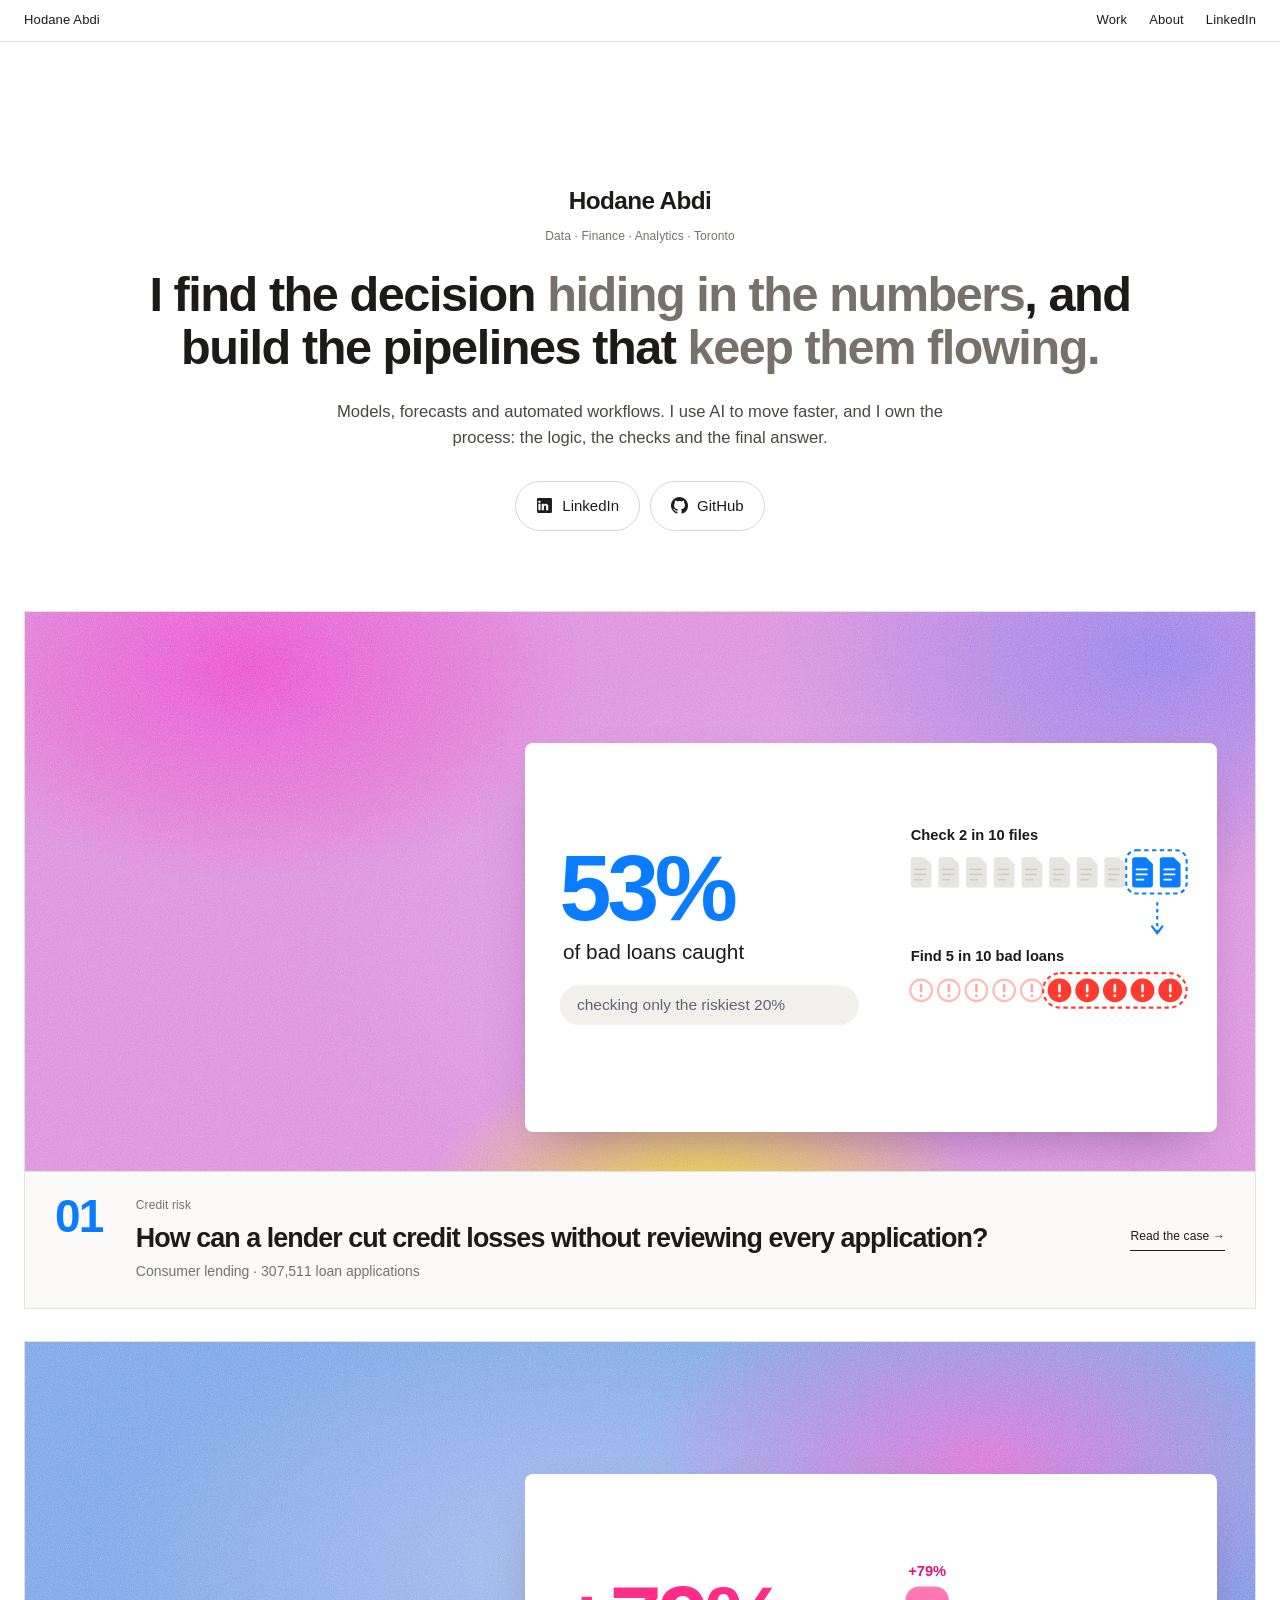
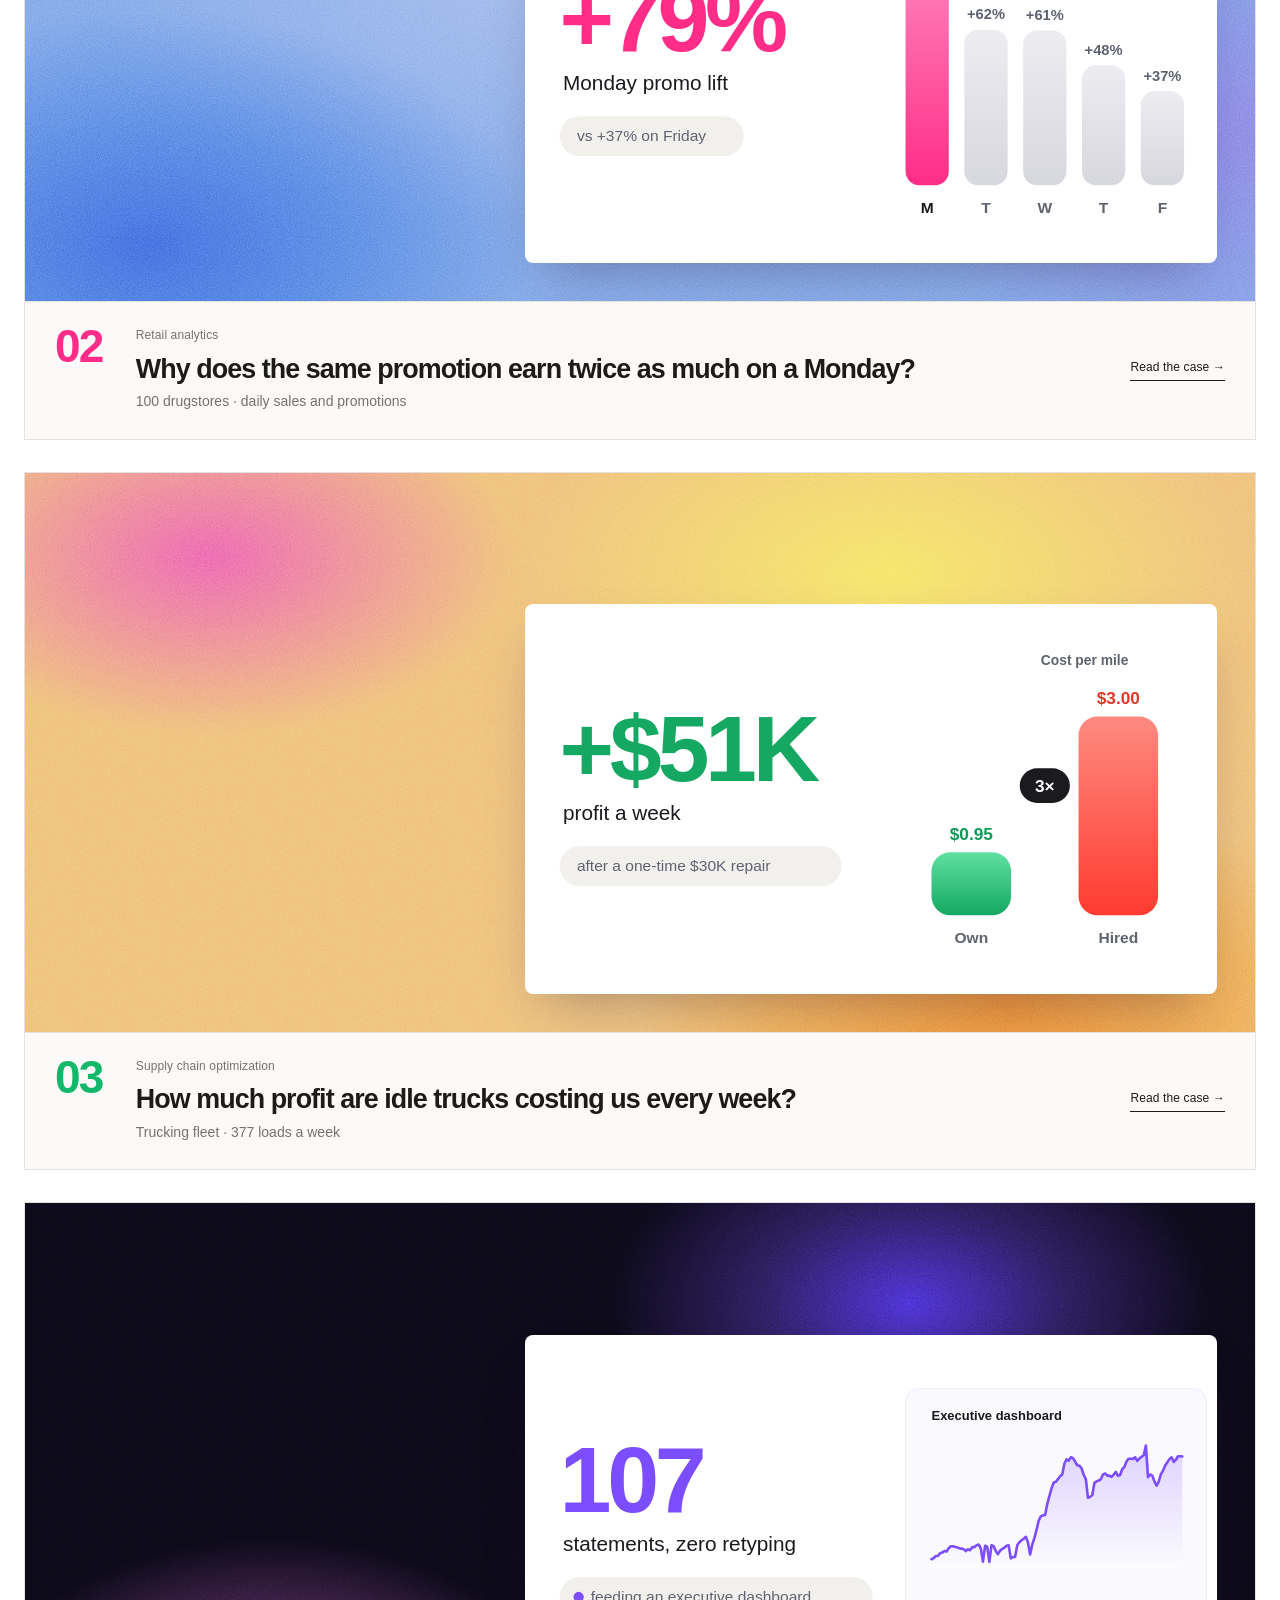
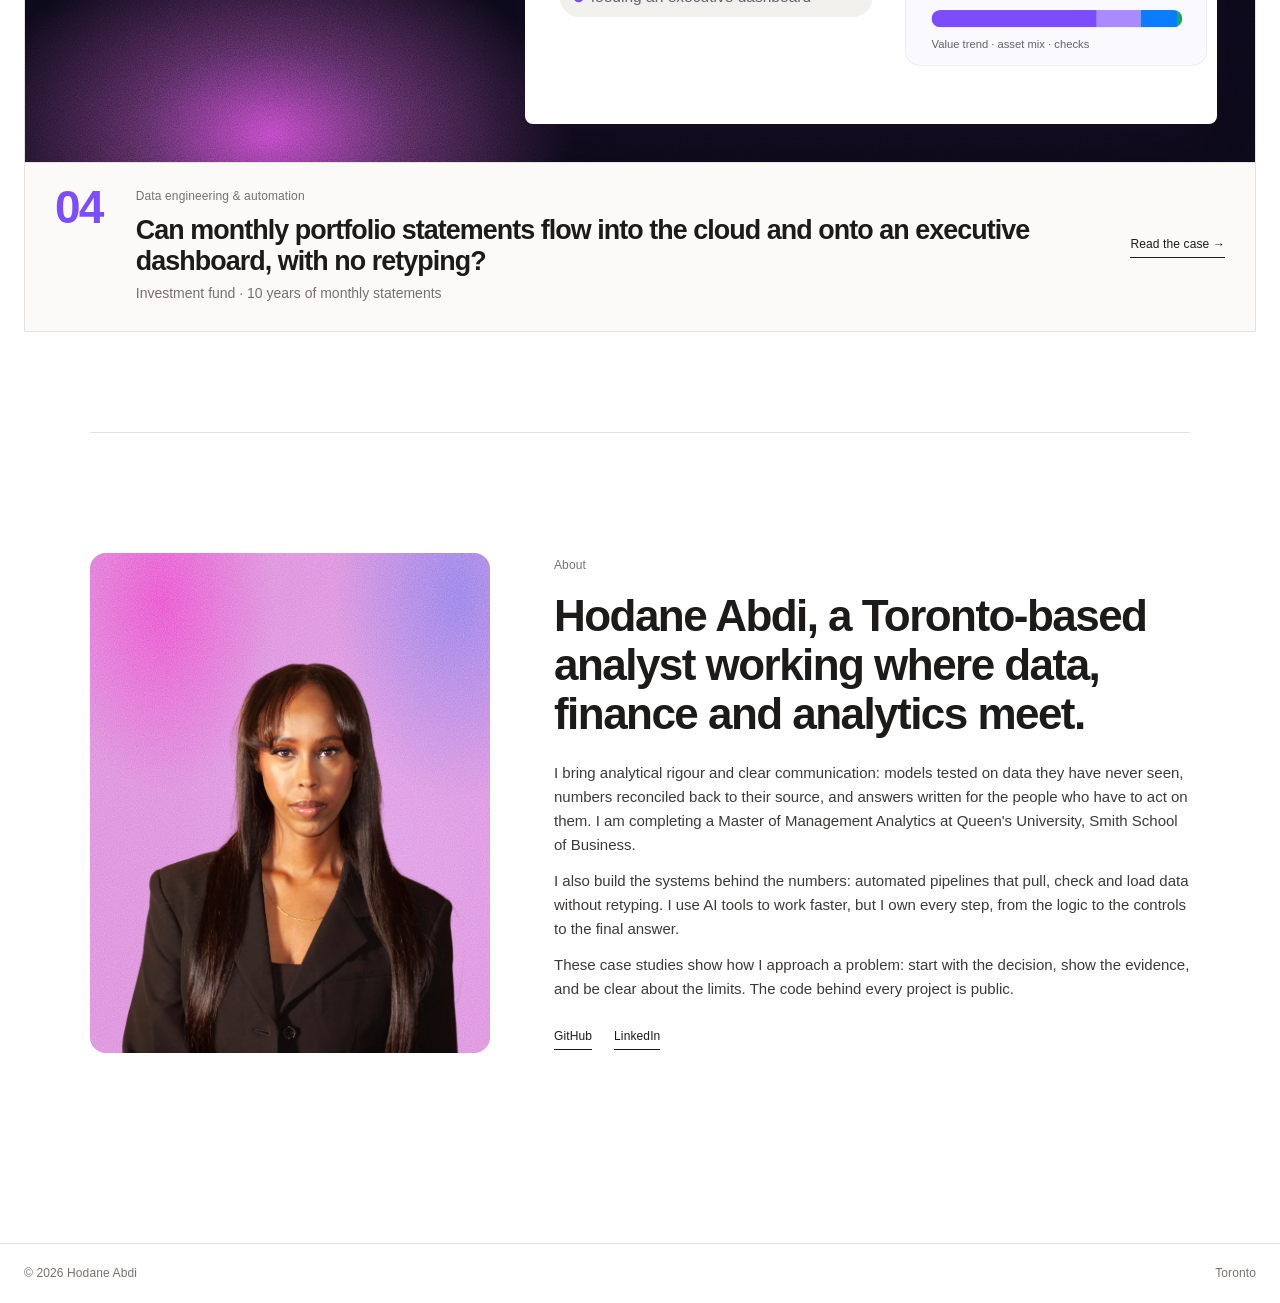
==== commit 84b2ea87: "Add centred name above the headline Co-Authored-By: Claude Opus 5.5 <noreply@anthropic.com> Claude-S" ====
--- a/index.html
+++ b/index.html
@@ -6,13 +6,13 @@
 <meta property="og:title" content="Hodane Abdi | Data, finance and analytics"><meta property="og:description" content="Finding the decision in the numbers, and building the pipelines that keep them flowing. Four case studies with the code behind them.">
 <meta property="og:image" content="https://hodaneabdi.github.io/assets/og.png"><meta property="og:type" content="website"><meta name="twitter:card" content="summary_large_image">
 <link rel="preload" href="assets/fonts/tinos.woff2" as="font" type="font/woff2" crossorigin>
-<link rel="stylesheet" href="assets/style.css?v=202611041150">
+<link rel="stylesheet" href="assets/style.css?v=202611041154">
 <link rel="icon" href="data:image/svg+xml,%3Csvg xmlns='http://www.w3.org/2000/svg' viewBox='0 0 32 32'%3E%3Ccircle cx='16' cy='16' r='14' fill='%23f2a2e6'/%3E%3C/svg%3E">
 </head><body>
 <nav class="nav"><a href="index.html">Hodane Abdi</a><div class="links"><a href="index.html#work">Work</a><a href="index.html#about">About</a><a href="https://www.linkedin.com/in/hodane-abdi/">LinkedIn</a></div></nav>
 
 <main class="wrap">
-<header class="intro"><p class="mono">Data · Finance · Analytics · Toronto</p>
+<header class="intro"><p class="myname">Hodane Abdi</p><p class="mono">Data · Finance · Analytics · Toronto</p>
 <h1>I find the decision <em>hiding in the numbers</em>, and build the pipelines that <em>keep them flowing.</em></h1>
 <p class="lede">Models, forecasts and automated workflows. I use AI to move faster, and I own the process: the logic, the checks and the final answer.</p>
 <div class="hero-links"><a class="hbtn" href="https://www.linkedin.com/in/hodane-abdi/"><svg viewBox="0 0 16 16" aria-hidden="true"><path fill="currentColor" d="M1 2.2C1 1.54 1.55 1 2.22 1h11.56c.67 0 1.22.54 1.22 1.2v11.6c0 .66-.55 1.2-1.22 1.2H2.22C1.55 15 1 14.46 1 13.8V2.2zm3.25 10.36V6.45H2.22v6.11h2.03zM3.24 5.6c.7 0 1.14-.47 1.14-1.05-.01-.6-.44-1.05-1.13-1.05-.7 0-1.15.45-1.15 1.05 0 .58.44 1.05 1.12 1.05h.02zm2.13 6.96h2.03V9.15c0-.18.01-.37.07-.5.15-.37.48-.75 1.04-.75.74 0 1.03.56 1.03 1.38v3.28h2.03V9.05c0-1.88-1-2.75-2.34-2.75-1.09 0-1.57.6-1.84 1.02v.02h-.01l.01-.02V6.45H5.37c.03.57 0 6.11 0 6.11z"/></svg>LinkedIn</a><a class="hbtn" href="https://github.com/hodaneabdi/analytics-portfolio"><svg viewBox="0 0 16 16" aria-hidden="true"><path fill="currentColor" d="M8 0C3.58 0 0 3.58 0 8c0 3.54 2.29 6.53 5.47 7.59.4.07.55-.17.55-.38 0-.19-.01-.82-.01-1.49-2.01.37-2.53-.49-2.69-.94-.09-.23-.48-.94-.82-1.13-.28-.15-.68-.52-.01-.53.63-.01 1.08.58 1.23.82.72 1.21 1.87.87 2.33.66.07-.52.28-.87.51-1.07-1.78-.2-3.64-.89-3.64-3.95 0-.87.31-1.59.82-2.15-.08-.2-.36-1.02.08-2.12 0 0 .67-.21 2.2.82.64-.18 1.32-.27 2-.27.68 0 1.36.09 2 .27 1.53-1.04 2.2-.82 2.2-.82.44 1.1.16 1.92.08 2.12.51.56.82 1.27.82 2.15 0 3.07-1.87 3.75-3.65 3.95.29.25.54.73.54 1.48 0 1.07-.01 1.93-.01 2.2 0 .21.15.46.55.38A8.01 8.01 0 0016 8c0-4.42-3.58-8-8-8z"/></svg>GitHub</a></div></header>
@@ -44,5 +44,5 @@
 </main>
 <footer class="mono"><span>© 2026 Hodane Abdi</span><span>Toronto</span></footer>
 <div class="tip" id="tip" role="status" aria-live="polite"></div>
-<script src="assets/site.js?v=202611041150"></script>
+<script src="assets/site.js?v=202611041154"></script>
 </body></html>
--- a/assets/style.css
+++ b/assets/style.css
@@ -233,3 +233,5 @@
 .draw{stroke-dasharray:3000;stroke-dashoffset:3000;transition:stroke-dashoffset 2s var(--ease)}
 .in .draw,.card .draw{stroke-dashoffset:0}
 @media (max-width:760px){.dash .kpis{grid-template-columns:1fr 1fr}.dash .dgrid{grid-template-columns:1fr}}
+.intro .myname{font-family:var(--serif);font-weight:600;font-size:clamp(20px,1.9vw,26px);letter-spacing:-.025em;color:var(--ink);margin:0 0 6px}
+.intro .myname+.mono{margin-top:0}
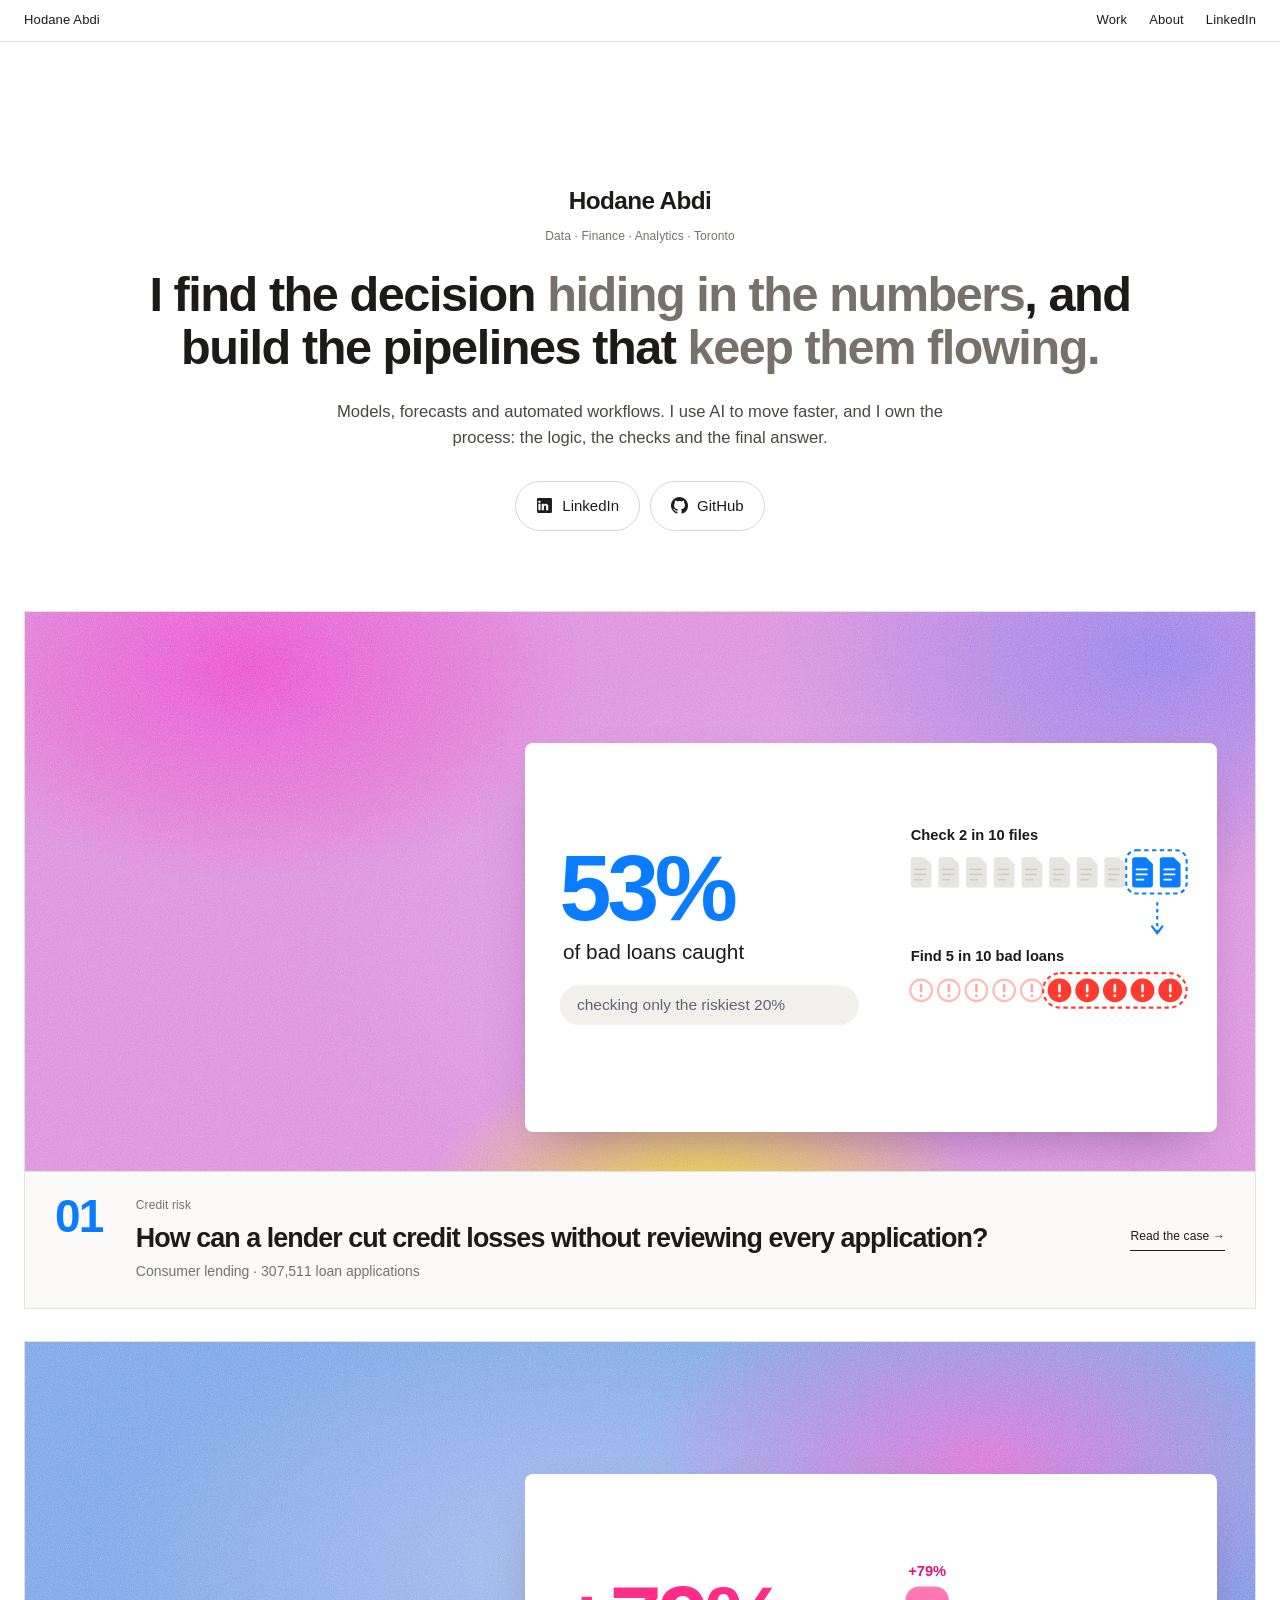
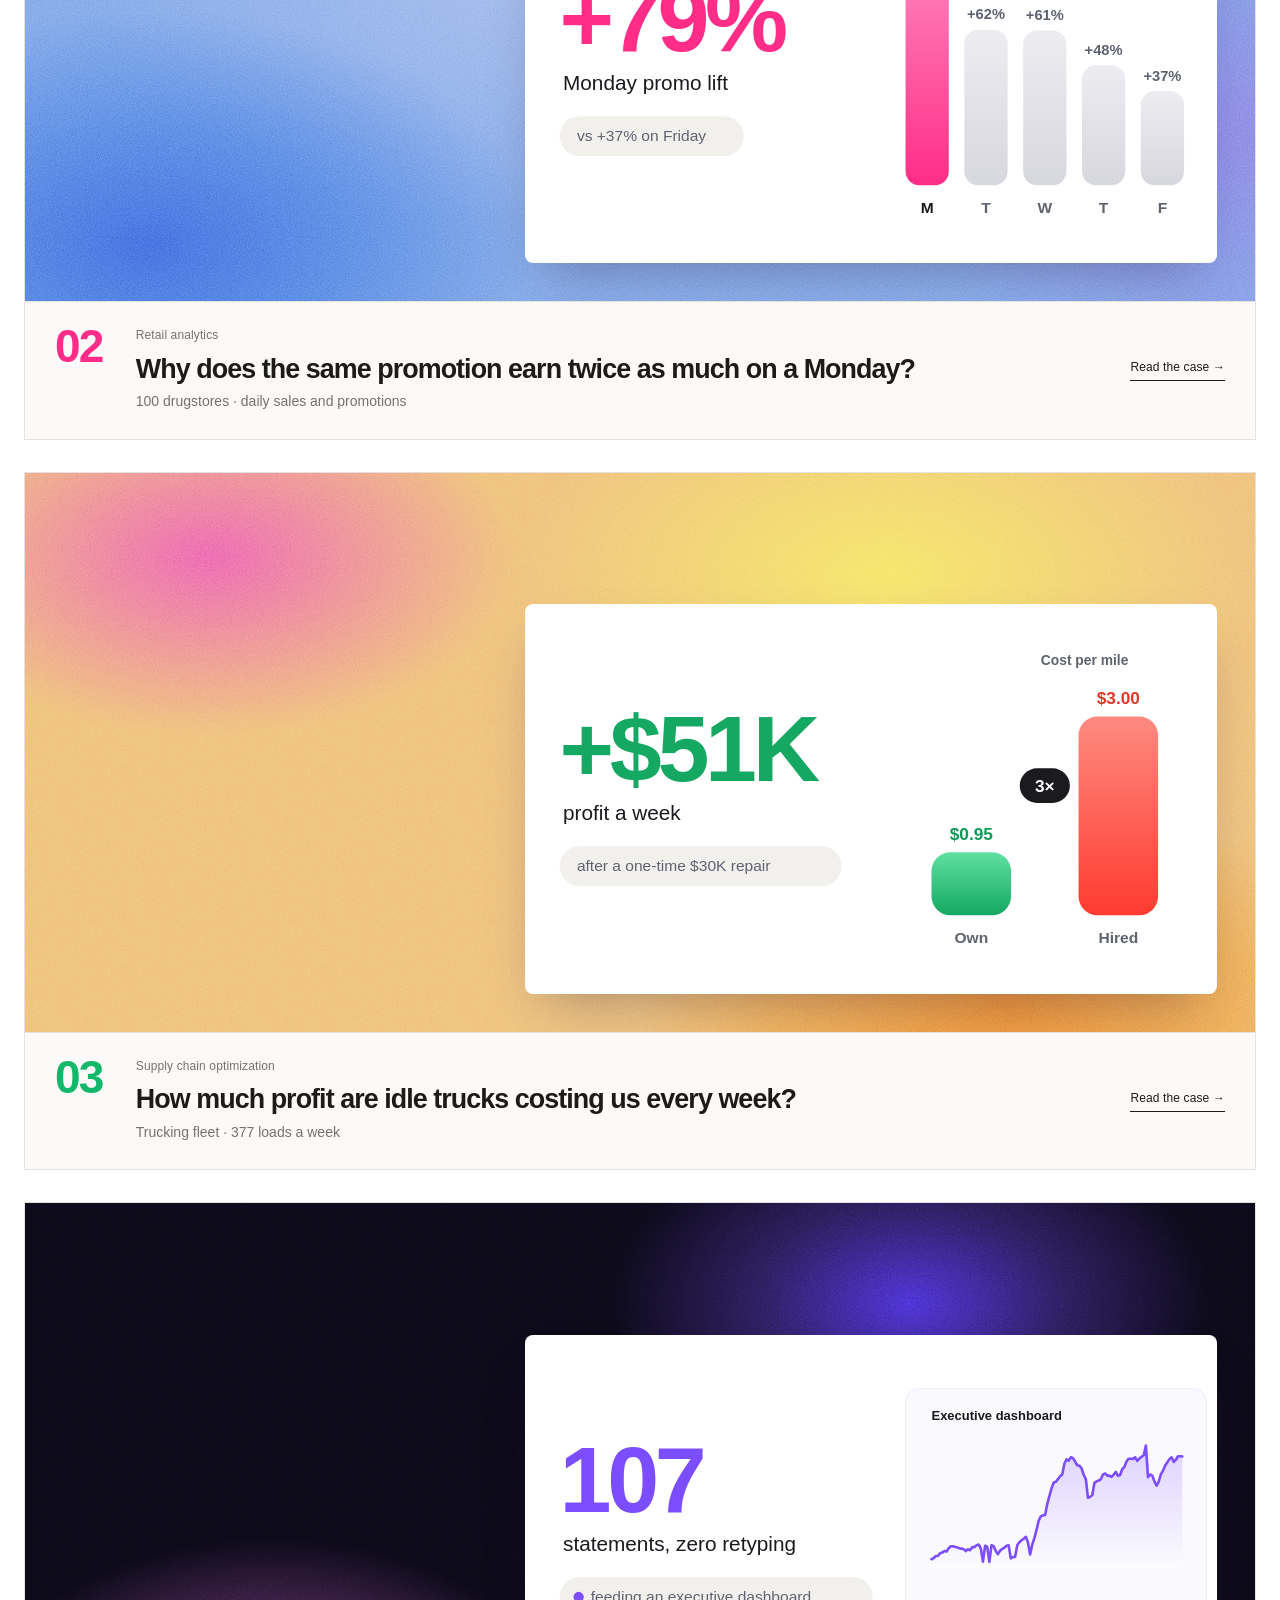
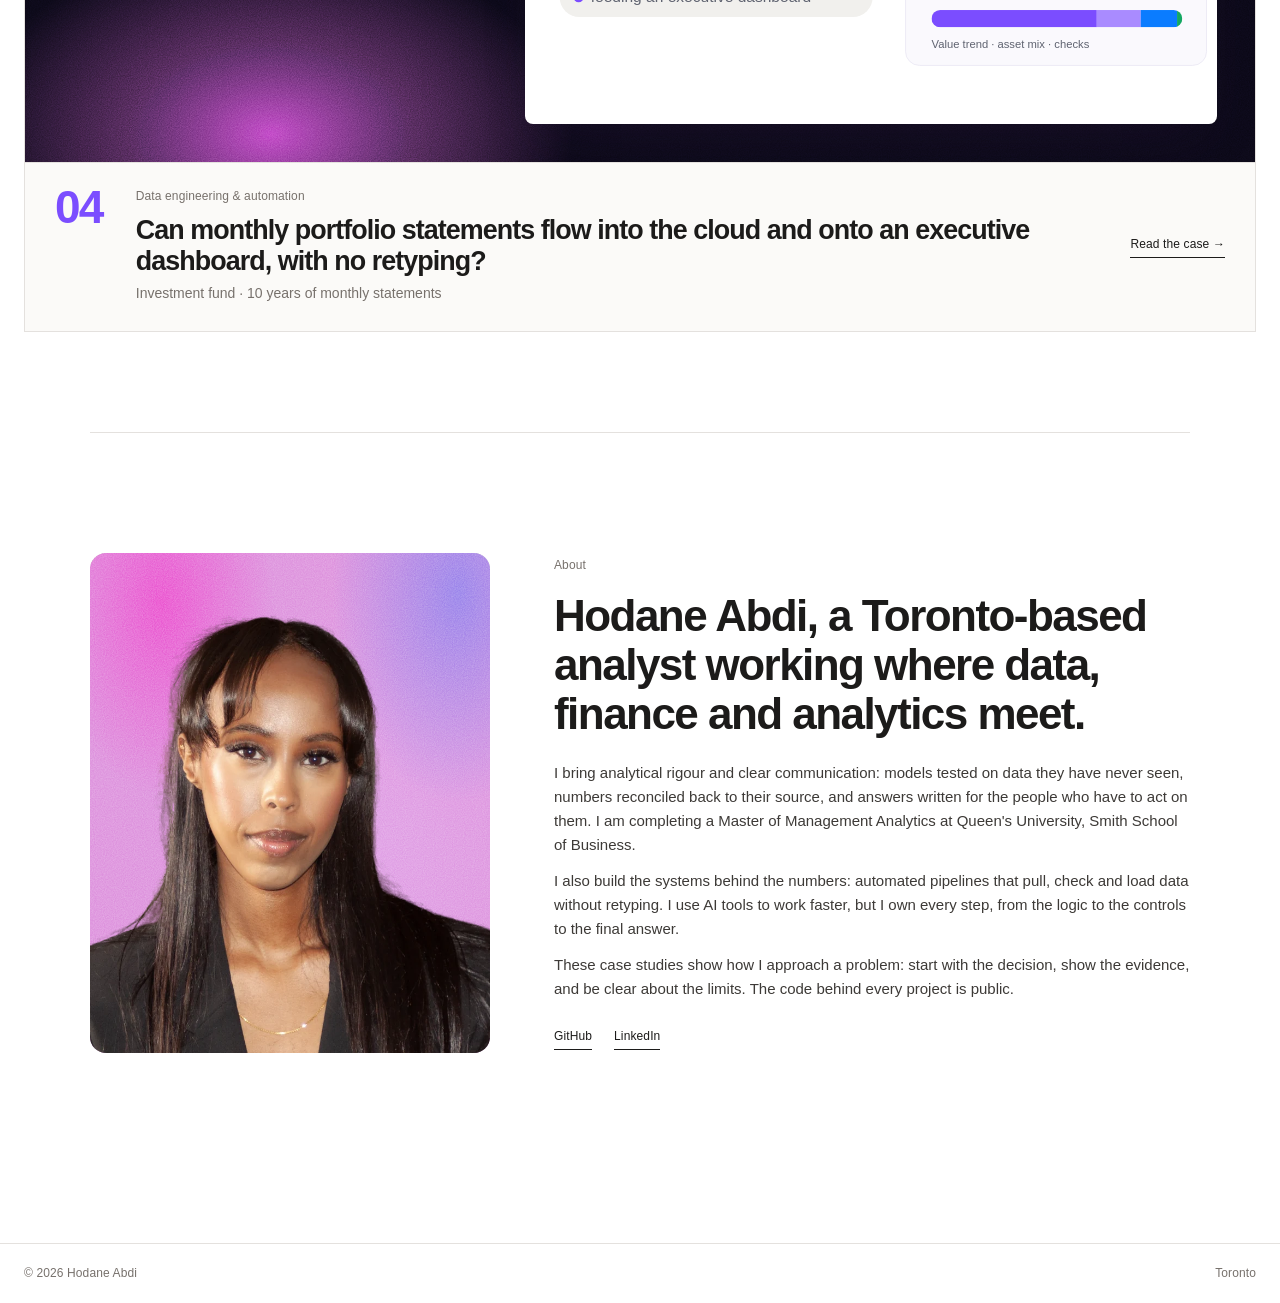
==== commit bff67692: "New portrait in the About section Co-Authored-By: Claude Opus 5.5 <noreply@anthropic.com> Claude-Ses" ====
--- a/index.html
+++ b/index.html
@@ -6,7 +6,7 @@
 <meta property="og:title" content="Hodane Abdi | Data, finance and analytics"><meta property="og:description" content="Finding the decision in the numbers, and building the pipelines that keep them flowing. Four case studies with the code behind them.">
 <meta property="og:image" content="https://hodaneabdi.github.io/assets/og.png"><meta property="og:type" content="website"><meta name="twitter:card" content="summary_large_image">
 <link rel="preload" href="assets/fonts/tinos.woff2" as="font" type="font/woff2" crossorigin>
-<link rel="stylesheet" href="assets/style.css?v=202611041154">
+<link rel="stylesheet" href="assets/style.css?v=202611041528">
 <link rel="icon" href="data:image/svg+xml,%3Csvg xmlns='http://www.w3.org/2000/svg' viewBox='0 0 32 32'%3E%3Ccircle cx='16' cy='16' r='14' fill='%23f2a2e6'/%3E%3C/svg%3E">
 </head><body>
 <nav class="nav"><a href="index.html">Hodane Abdi</a><div class="links"><a href="index.html#work">Work</a><a href="index.html#about">About</a><a href="https://www.linkedin.com/in/hodane-abdi/">LinkedIn</a></div></nav>
@@ -33,7 +33,7 @@
 <div class="cap"><span class="no">04</span>
 <div class="q"><p class="mono">Data engineering & automation</p><p class="qt">Can monthly portfolio statements flow into the cloud and onto an executive dashboard, with no retyping?</p><p class="ctx">Investment fund · 10 years of monthly statements</p></div>
 <span class="go">Read the case <i>→</i></span></div></a></section>
-<section id="about" class="about reveal"><div class="about-photo grain g-rose"><img src="assets/hodane.webp" alt="Portrait of Hodane Abdi" width="779" height="850" loading="lazy"></div>
+<section id="about" class="about reveal"><div class="about-photo grain g-rose"><img src="assets/hodane.webp" alt="Portrait of Hodane Abdi" width="938" height="830" loading="lazy"></div>
 <div class="about-txt"><p class="mono">About</p>
 <h2>Hodane Abdi, a Toronto-based analyst working where data, finance and analytics meet.</h2>
 <p>I bring analytical rigour and clear communication: models tested on data they have never seen, numbers reconciled back to their source, and answers written for the people who have to act on them. I am completing a Master of Management Analytics at Queen's University, Smith School of Business.</p>
@@ -44,5 +44,5 @@
 </main>
 <footer class="mono"><span>© 2026 Hodane Abdi</span><span>Toronto</span></footer>
 <div class="tip" id="tip" role="status" aria-live="polite"></div>
-<script src="assets/site.js?v=202611041154"></script>
+<script src="assets/site.js?v=202611041528"></script>
 </body></html>
--- a/assets/style.css
+++ b/assets/style.css
@@ -235,3 +235,4 @@
 @media (max-width:760px){.dash .kpis{grid-template-columns:1fr 1fr}.dash .dgrid{grid-template-columns:1fr}}
 .intro .myname{font-family:var(--serif);font-weight:600;font-size:clamp(20px,1.9vw,26px);letter-spacing:-.025em;color:var(--ink);margin:0 0 6px}
 .intro .myname+.mono{margin-top:0}
+.about-photo img{width:128%;max-width:none;flex:none}
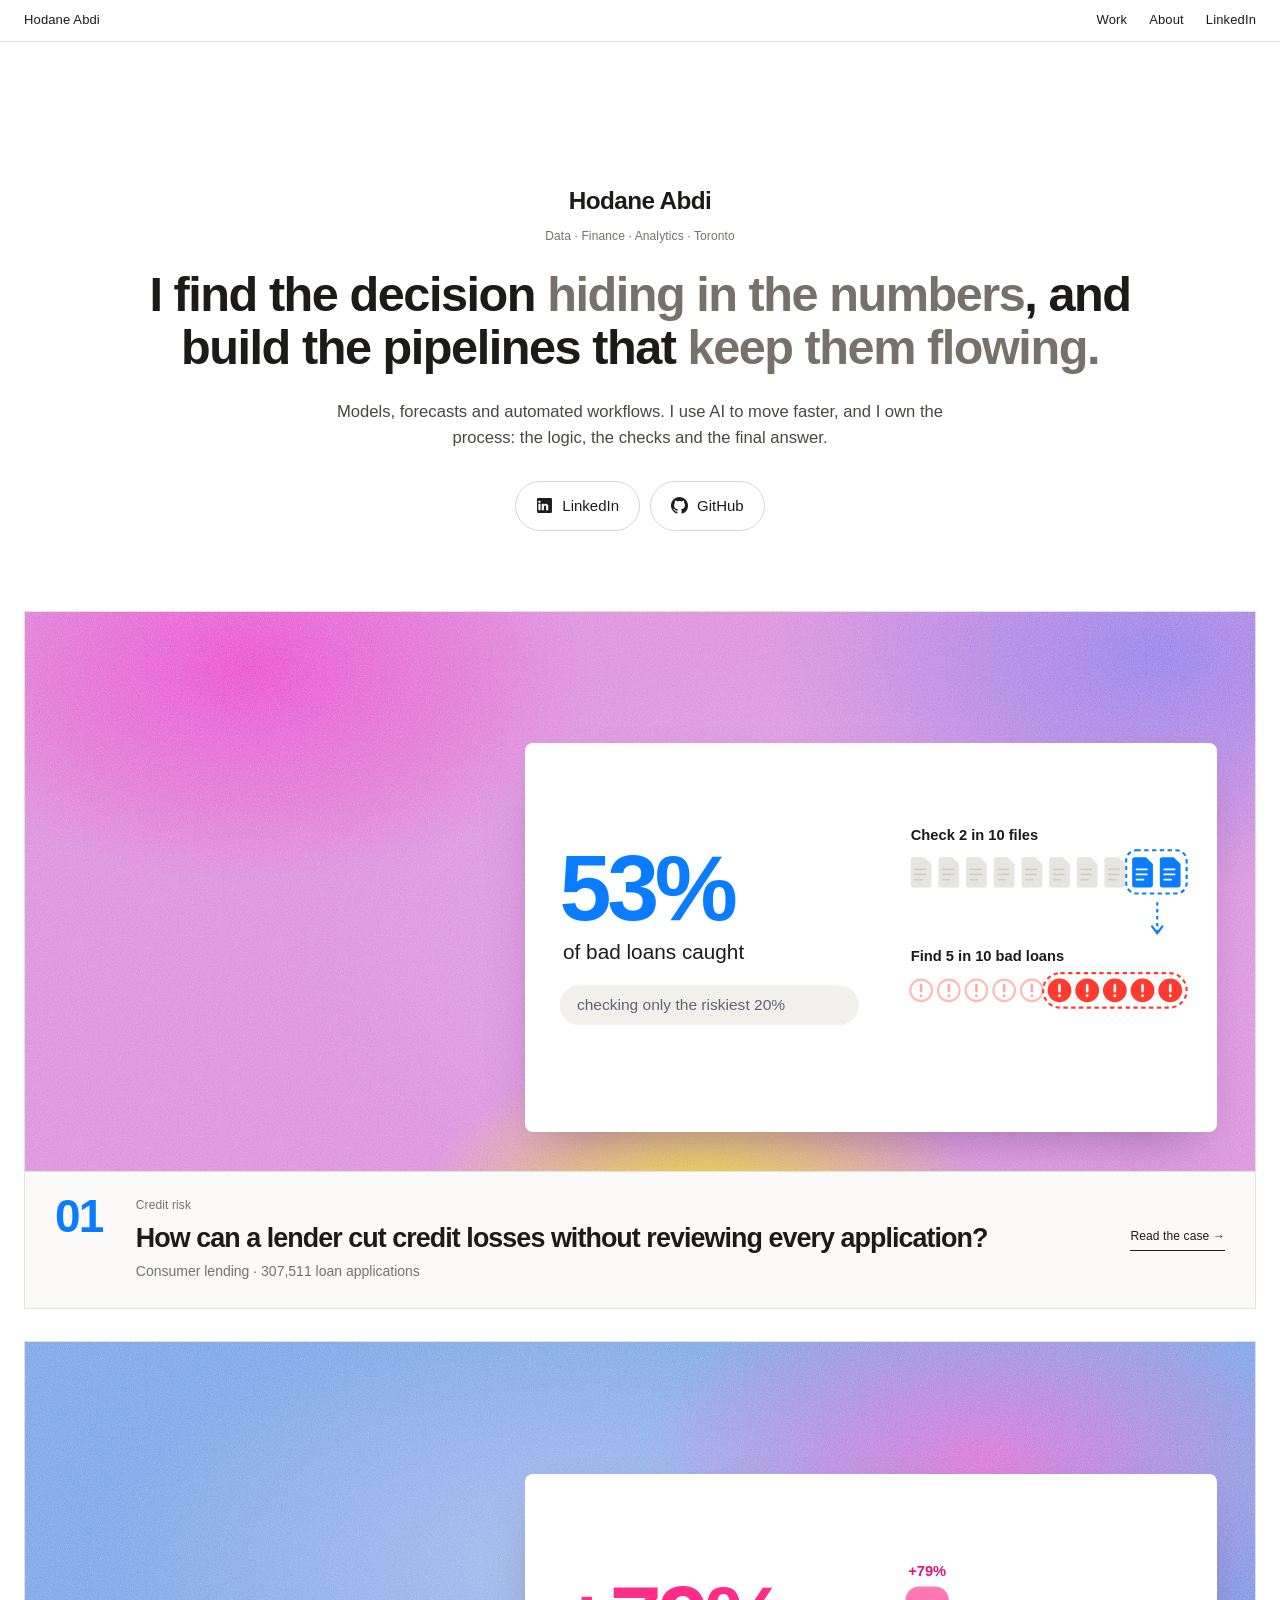
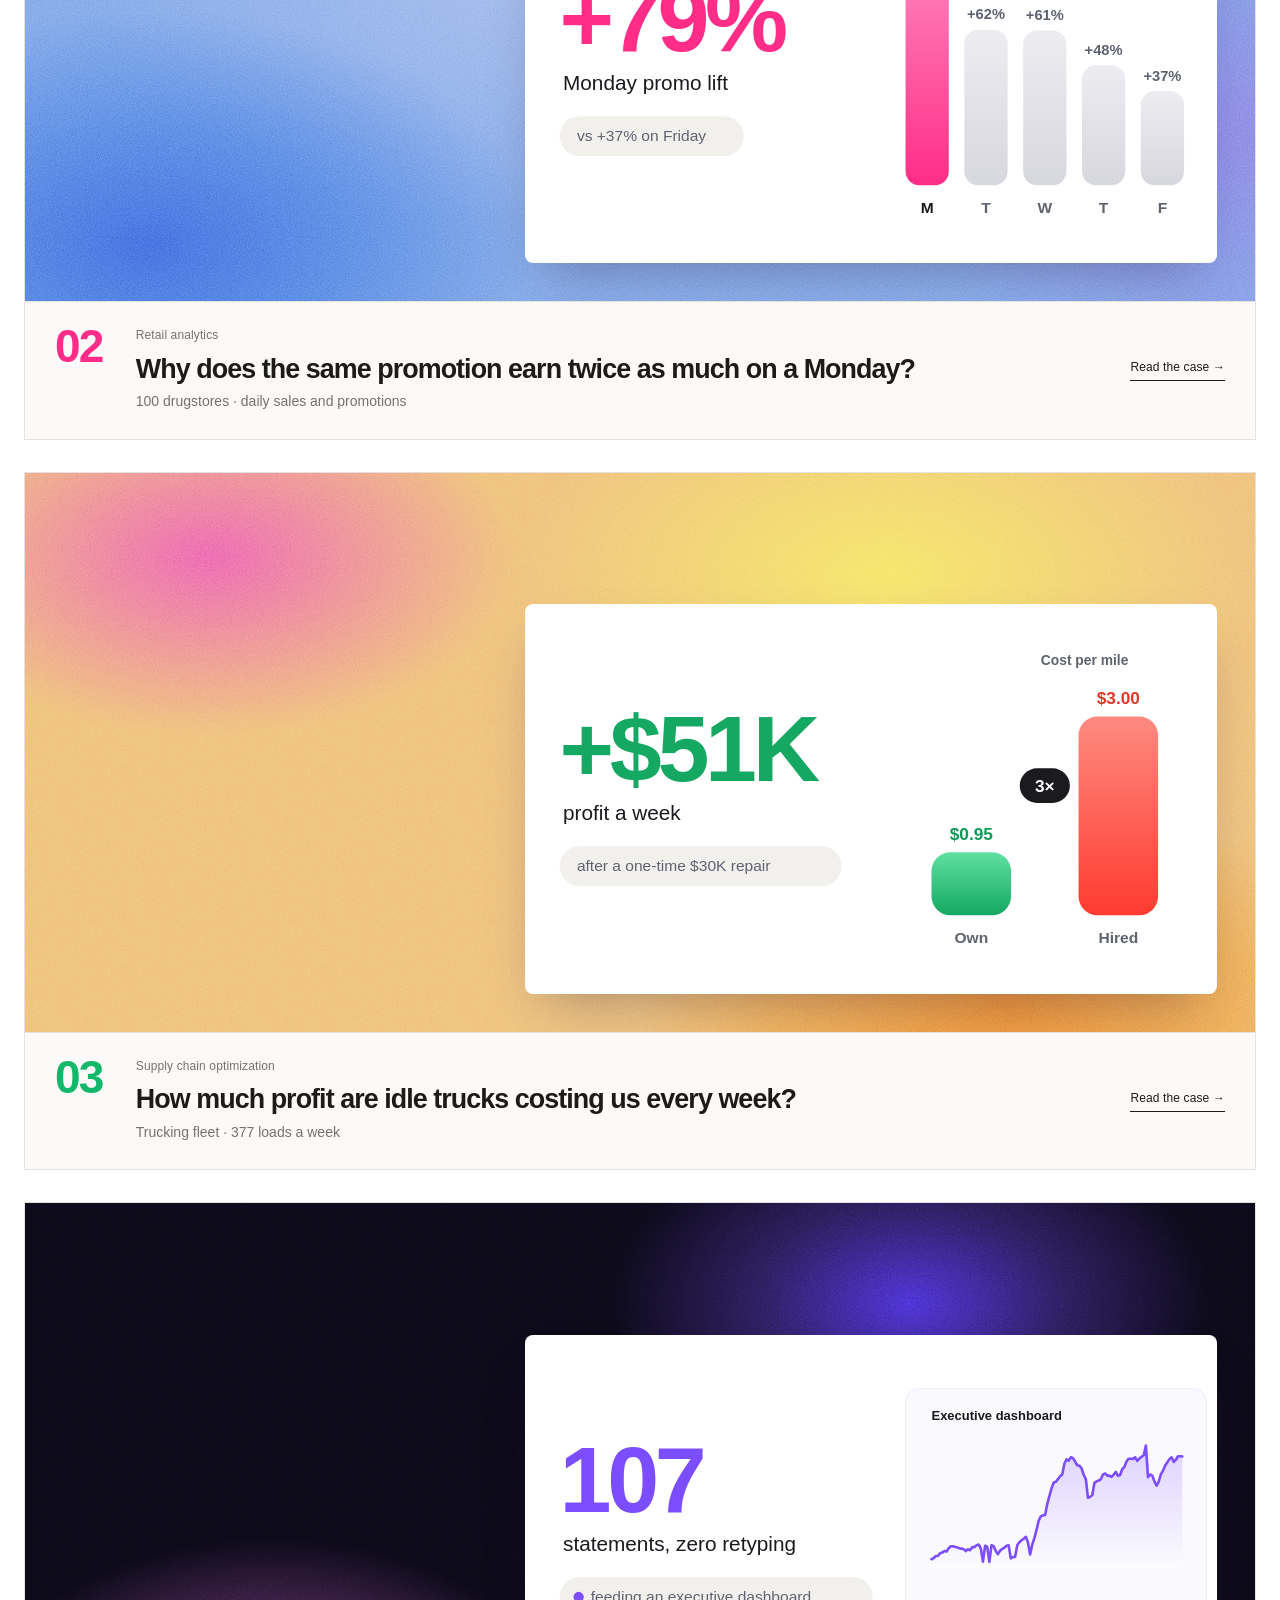
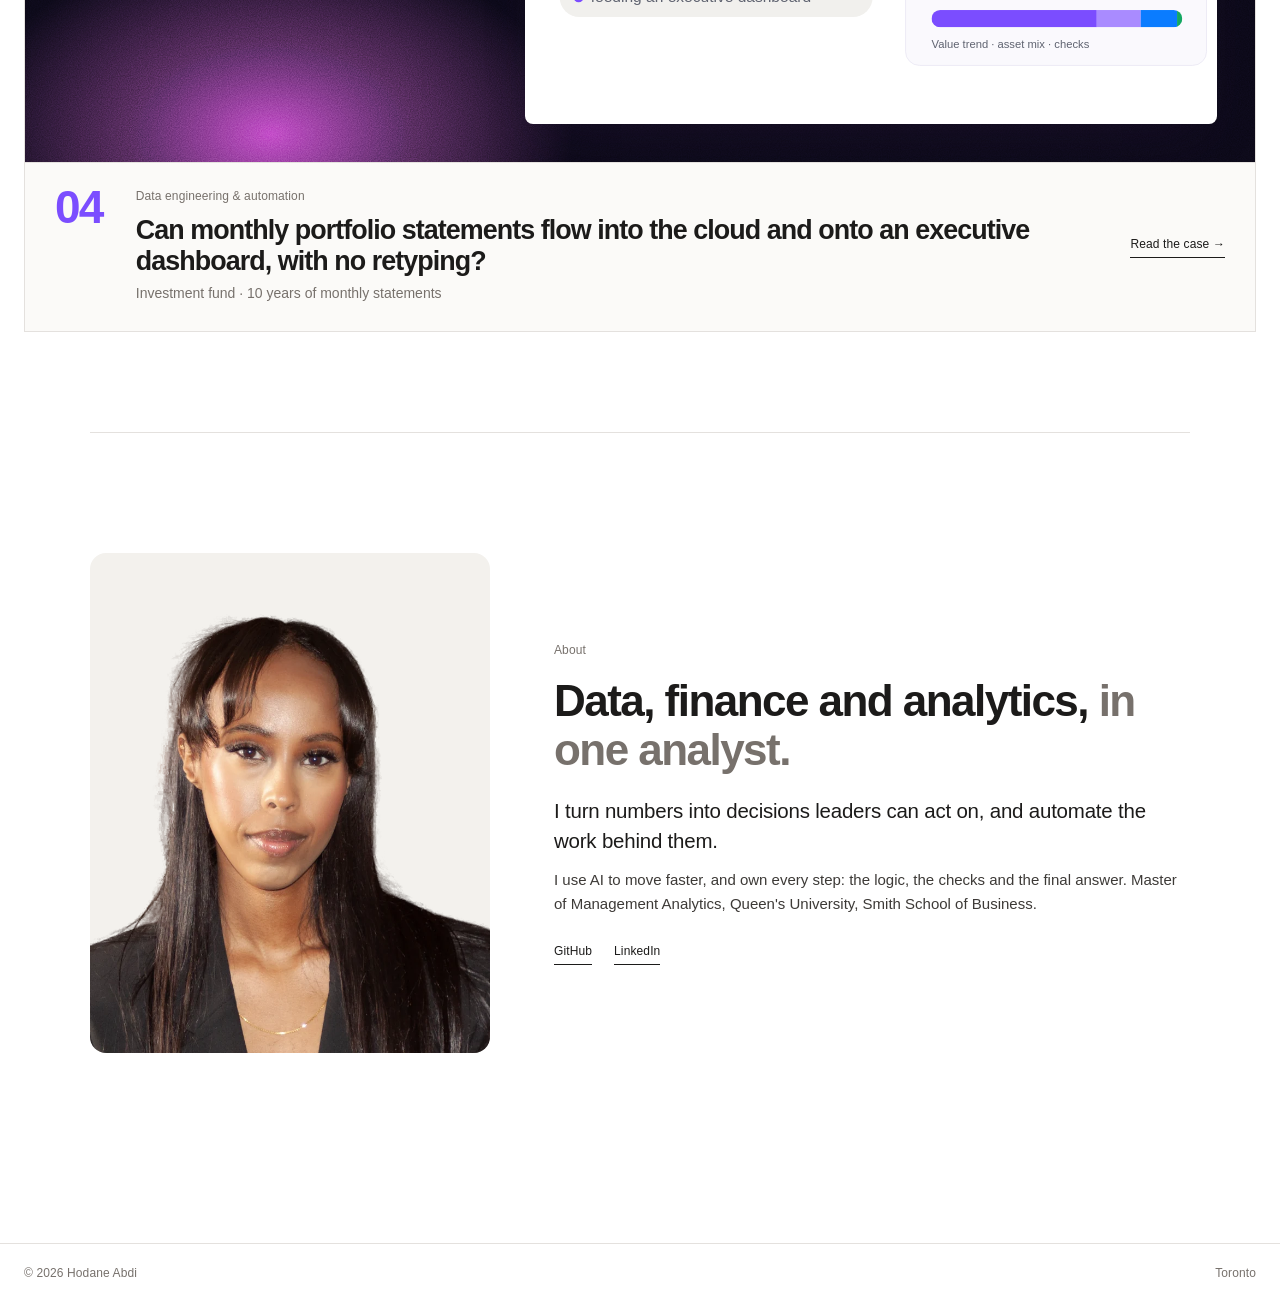
==== commit ff9dcee1: "Off-white portrait background; shorter About section Co-Authored-By: Claude Opus 5.5 <noreply@anthro" ====
--- a/index.html
+++ b/index.html
@@ -6,7 +6,7 @@
 <meta property="og:title" content="Hodane Abdi | Data, finance and analytics"><meta property="og:description" content="Finding the decision in the numbers, and building the pipelines that keep them flowing. Four case studies with the code behind them.">
 <meta property="og:image" content="https://hodaneabdi.github.io/assets/og.png"><meta property="og:type" content="website"><meta name="twitter:card" content="summary_large_image">
 <link rel="preload" href="assets/fonts/tinos.woff2" as="font" type="font/woff2" crossorigin>
-<link rel="stylesheet" href="assets/style.css?v=202611041528">
+<link rel="stylesheet" href="assets/style.css?v=202611041530">
 <link rel="icon" href="data:image/svg+xml,%3Csvg xmlns='http://www.w3.org/2000/svg' viewBox='0 0 32 32'%3E%3Ccircle cx='16' cy='16' r='14' fill='%23f2a2e6'/%3E%3C/svg%3E">
 </head><body>
 <nav class="nav"><a href="index.html">Hodane Abdi</a><div class="links"><a href="index.html#work">Work</a><a href="index.html#about">About</a><a href="https://www.linkedin.com/in/hodane-abdi/">LinkedIn</a></div></nav>
@@ -33,16 +33,15 @@
 <div class="cap"><span class="no">04</span>
 <div class="q"><p class="mono">Data engineering & automation</p><p class="qt">Can monthly portfolio statements flow into the cloud and onto an executive dashboard, with no retyping?</p><p class="ctx">Investment fund · 10 years of monthly statements</p></div>
 <span class="go">Read the case <i>→</i></span></div></a></section>
-<section id="about" class="about reveal"><div class="about-photo grain g-rose"><img src="assets/hodane.webp" alt="Portrait of Hodane Abdi" width="938" height="830" loading="lazy"></div>
+<section id="about" class="about reveal"><div class="about-photo"><img src="assets/hodane.webp" alt="Portrait of Hodane Abdi" width="938" height="830" loading="lazy"></div>
 <div class="about-txt"><p class="mono">About</p>
-<h2>Hodane Abdi, a Toronto-based analyst working where data, finance and analytics meet.</h2>
-<p>I bring analytical rigour and clear communication: models tested on data they have never seen, numbers reconciled back to their source, and answers written for the people who have to act on them. I am completing a Master of Management Analytics at Queen's University, Smith School of Business.</p>
-<p>I also build the systems behind the numbers: automated pipelines that pull, check and load data without retyping. I use AI tools to work faster, but I own every step, from the logic to the controls to the final answer.</p>
-<p>These case studies show how I approach a problem: start with the decision, show the evidence, and be clear about the limits. The code behind every project is public.</p>
+<h2>Data, finance and analytics, <em>in one analyst.</em></h2>
+<p class="big">I turn numbers into decisions leaders can act on, and automate the work behind them.</p>
+<p>I use AI to move faster, and own every step: the logic, the checks and the final answer. Master of Management Analytics, Queen's University, Smith School of Business.</p>
 <div class="links-row"><a href="https://github.com/hodaneabdi/analytics-portfolio">GitHub</a><a href="https://www.linkedin.com/in/hodane-abdi/">LinkedIn</a></div></div>
 </section>
 </main>
 <footer class="mono"><span>© 2026 Hodane Abdi</span><span>Toronto</span></footer>
 <div class="tip" id="tip" role="status" aria-live="polite"></div>
-<script src="assets/site.js?v=202611041528"></script>
+<script src="assets/site.js?v=202611041530"></script>
 </body></html>
--- a/assets/style.css
+++ b/assets/style.css
@@ -236,3 +236,6 @@
 .intro .myname{font-family:var(--serif);font-weight:600;font-size:clamp(20px,1.9vw,26px);letter-spacing:-.025em;color:var(--ink);margin:0 0 6px}
 .intro .myname+.mono{margin-top:0}
 .about-photo img{width:128%;max-width:none;flex:none}
+.about-photo{background:#f3f1ed}
+.about h2 em{font-style:normal;color:#77716c}
+.about p.big{font-size:clamp(19px,1.6vw,22px);line-height:1.45;color:var(--ink);letter-spacing:-.01em}
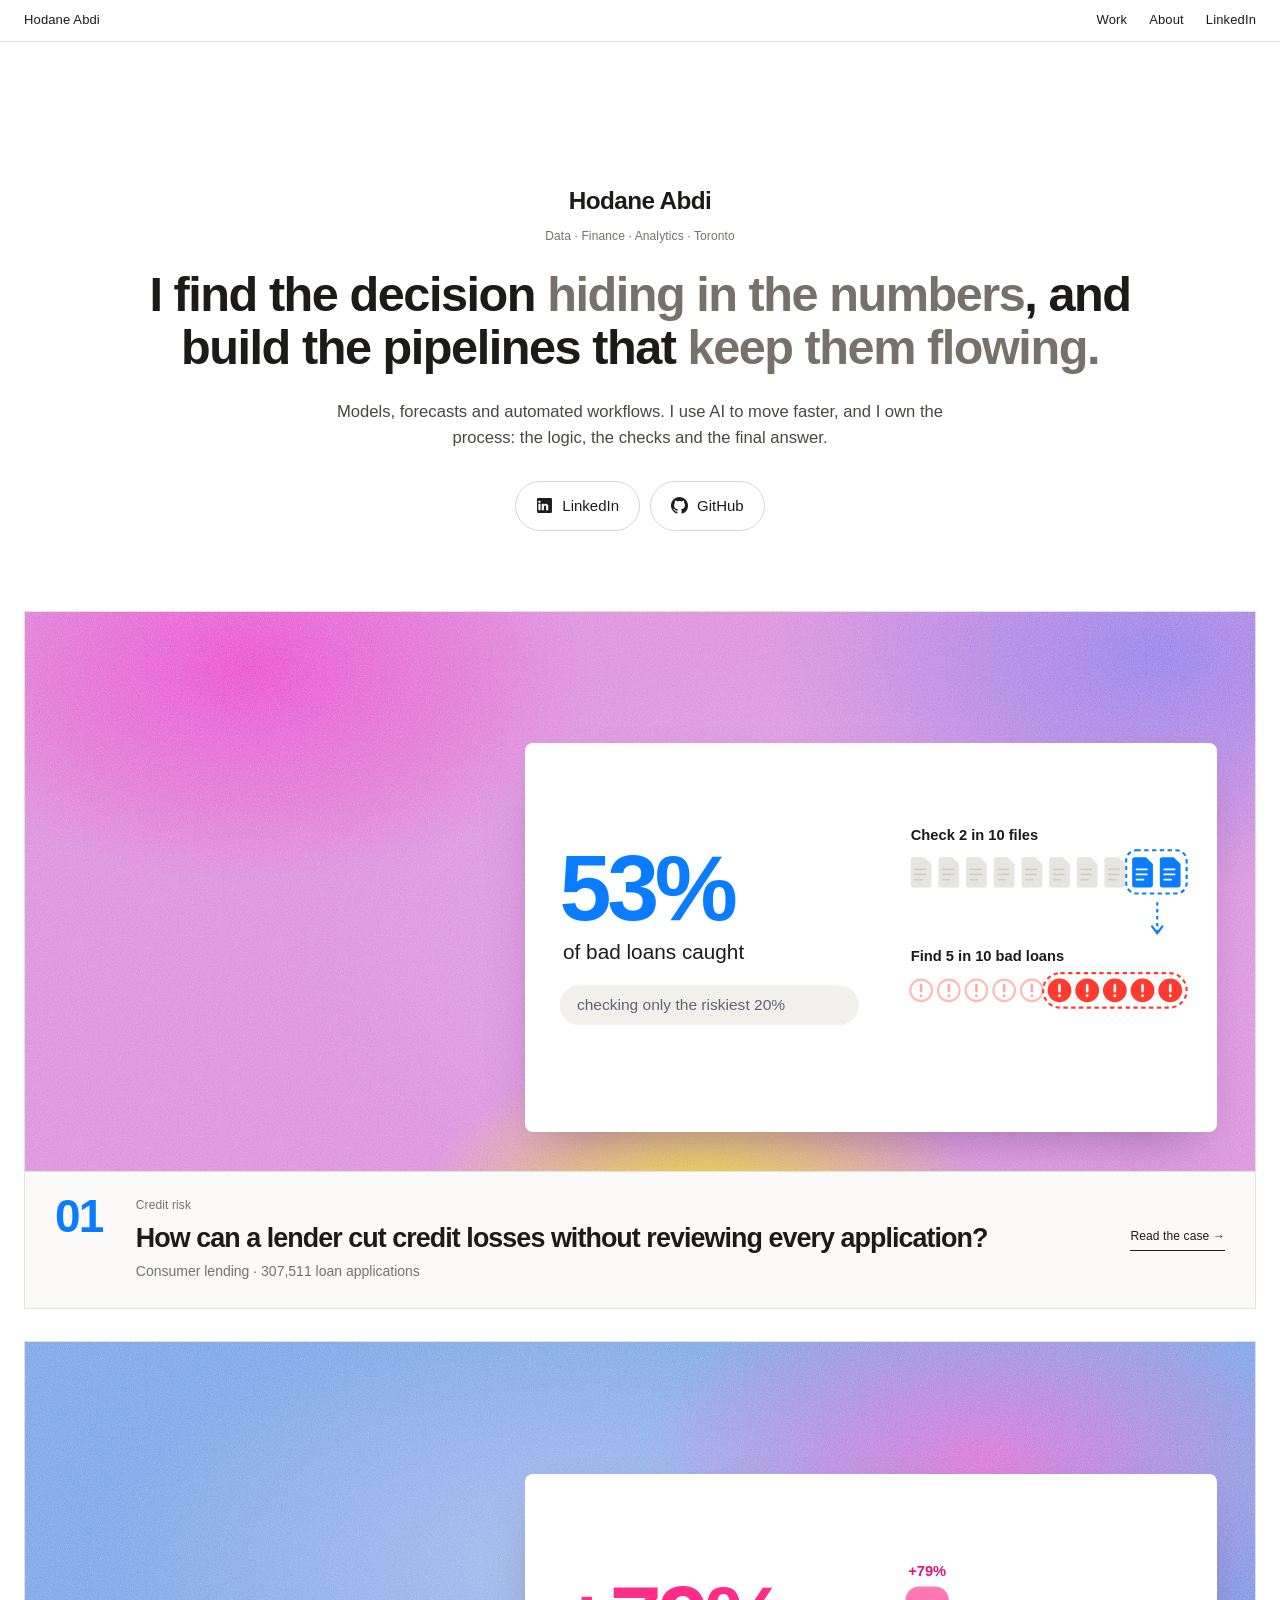
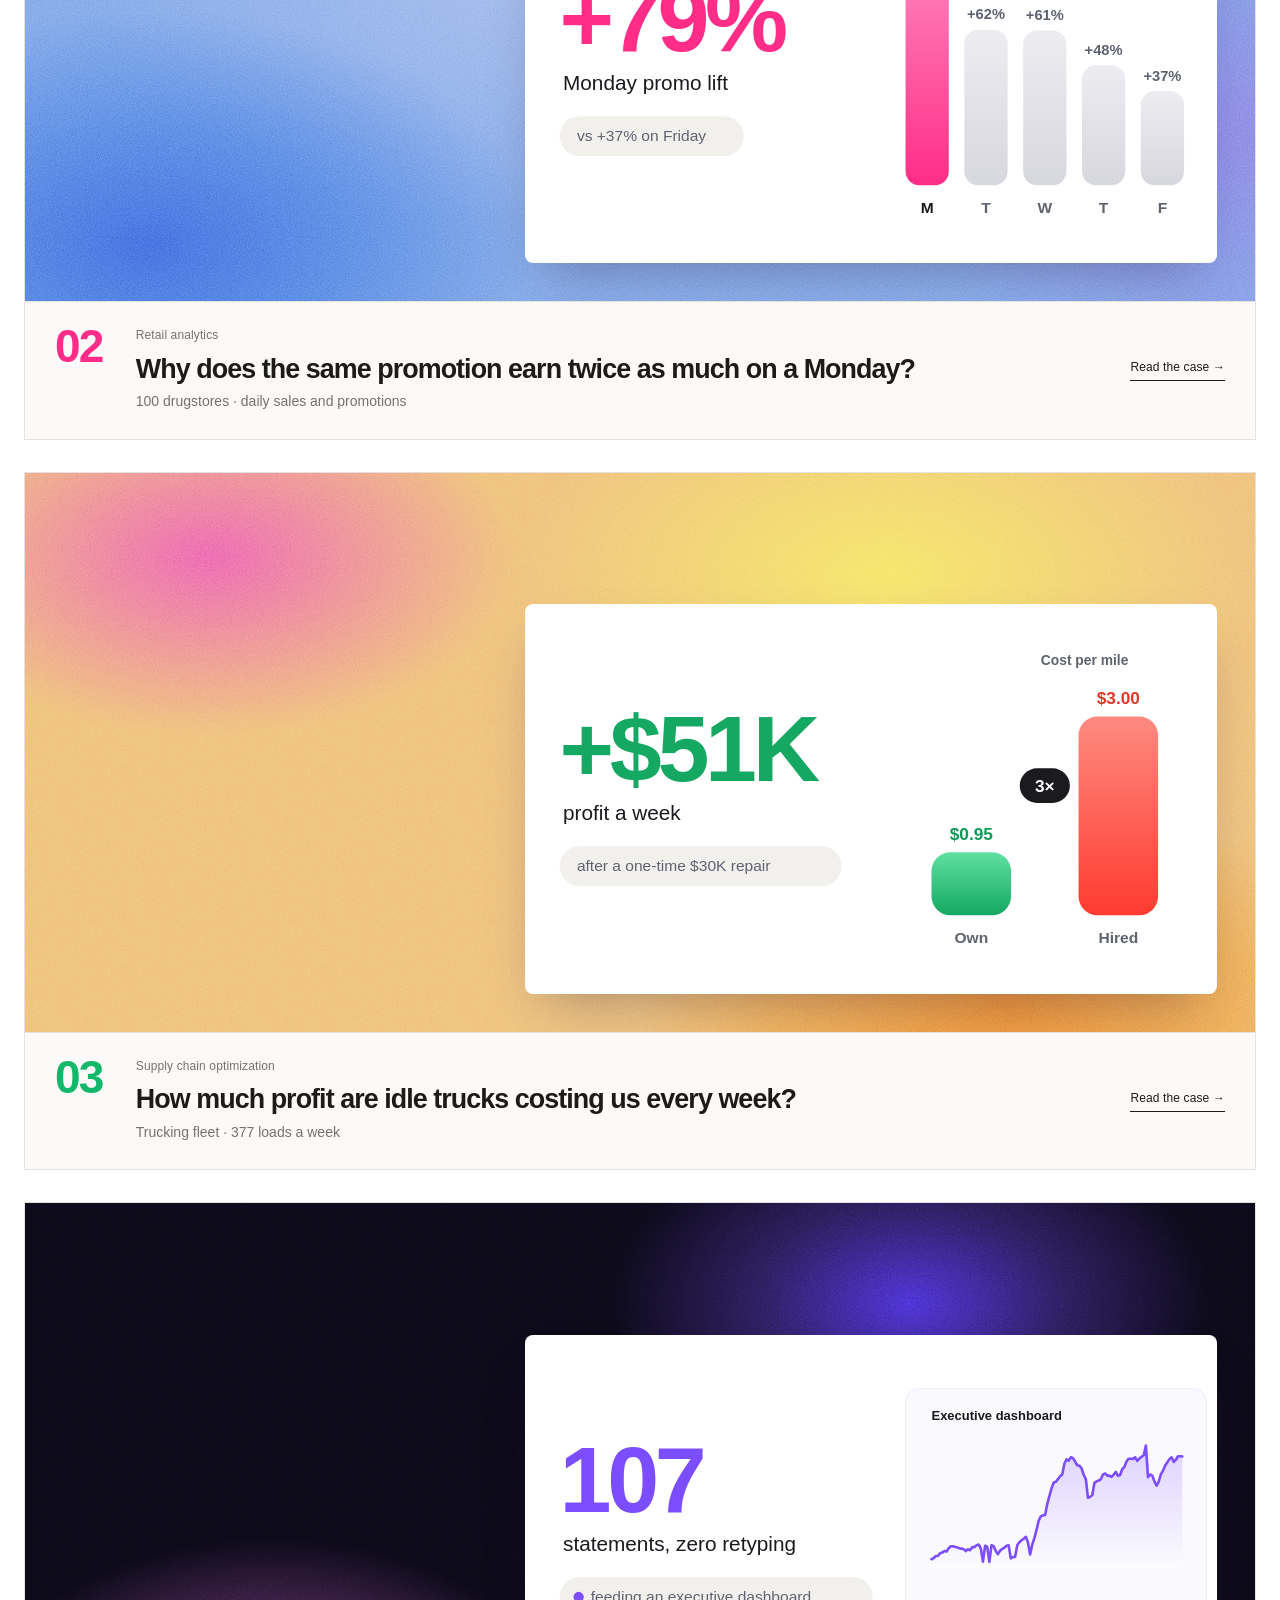
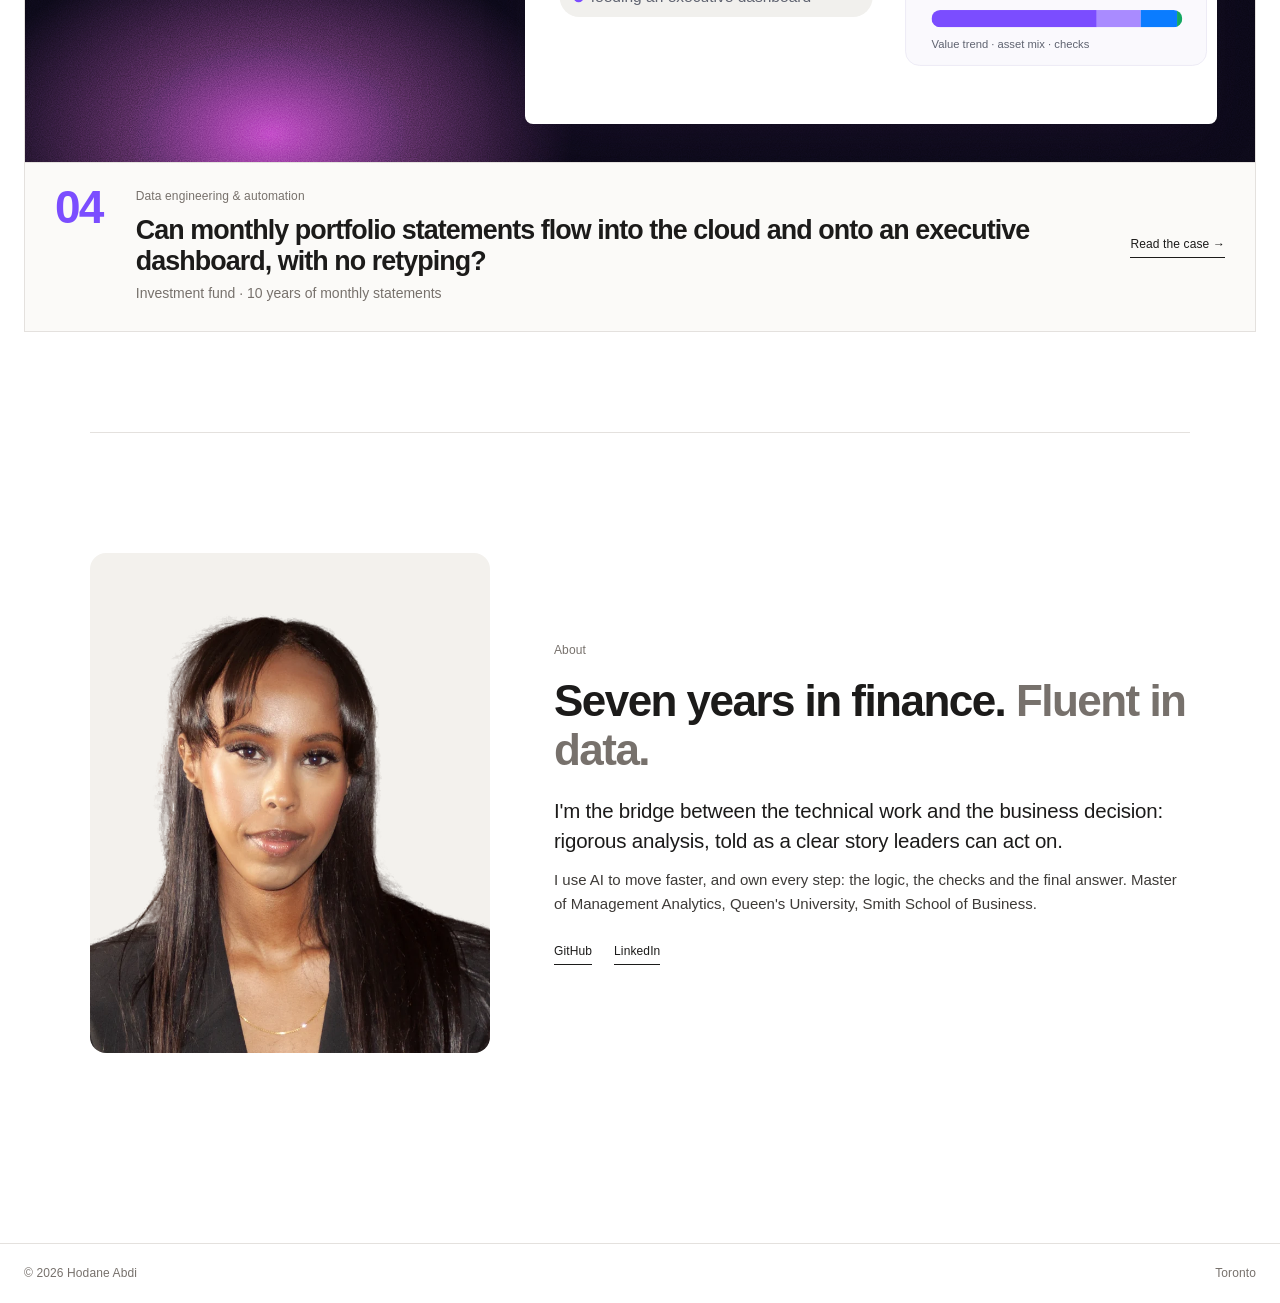
==== commit 41709cd3: "Sharper About copy Co-Authored-By: Claude Opus 5.5 <noreply@anthropic.com> Claude-Session: https://c" ====
--- a/index.html
+++ b/index.html
@@ -6,7 +6,7 @@
 <meta property="og:title" content="Hodane Abdi | Data, finance and analytics"><meta property="og:description" content="Finding the decision in the numbers, and building the pipelines that keep them flowing. Four case studies with the code behind them.">
 <meta property="og:image" content="https://hodaneabdi.github.io/assets/og.png"><meta property="og:type" content="website"><meta name="twitter:card" content="summary_large_image">
 <link rel="preload" href="assets/fonts/tinos.woff2" as="font" type="font/woff2" crossorigin>
-<link rel="stylesheet" href="assets/style.css?v=202611041530">
+<link rel="stylesheet" href="assets/style.css?v=202611041533">
 <link rel="icon" href="data:image/svg+xml,%3Csvg xmlns='http://www.w3.org/2000/svg' viewBox='0 0 32 32'%3E%3Ccircle cx='16' cy='16' r='14' fill='%23f2a2e6'/%3E%3C/svg%3E">
 </head><body>
 <nav class="nav"><a href="index.html">Hodane Abdi</a><div class="links"><a href="index.html#work">Work</a><a href="index.html#about">About</a><a href="https://www.linkedin.com/in/hodane-abdi/">LinkedIn</a></div></nav>
@@ -35,13 +35,13 @@
 <span class="go">Read the case <i>→</i></span></div></a></section>
 <section id="about" class="about reveal"><div class="about-photo"><img src="assets/hodane.webp" alt="Portrait of Hodane Abdi" width="938" height="830" loading="lazy"></div>
 <div class="about-txt"><p class="mono">About</p>
-<h2>Data, finance and analytics, <em>in one analyst.</em></h2>
-<p class="big">I turn numbers into decisions leaders can act on, and automate the work behind them.</p>
+<h2>Seven years in finance. <em>Fluent in data.</em></h2>
+<p class="big">I'm the bridge between the technical work and the business decision: rigorous analysis, told as a clear story leaders can act on.</p>
 <p>I use AI to move faster, and own every step: the logic, the checks and the final answer. Master of Management Analytics, Queen's University, Smith School of Business.</p>
 <div class="links-row"><a href="https://github.com/hodaneabdi/analytics-portfolio">GitHub</a><a href="https://www.linkedin.com/in/hodane-abdi/">LinkedIn</a></div></div>
 </section>
 </main>
 <footer class="mono"><span>© 2026 Hodane Abdi</span><span>Toronto</span></footer>
 <div class="tip" id="tip" role="status" aria-live="polite"></div>
-<script src="assets/site.js?v=202611041530"></script>
+<script src="assets/site.js?v=202611041533"></script>
 </body></html>
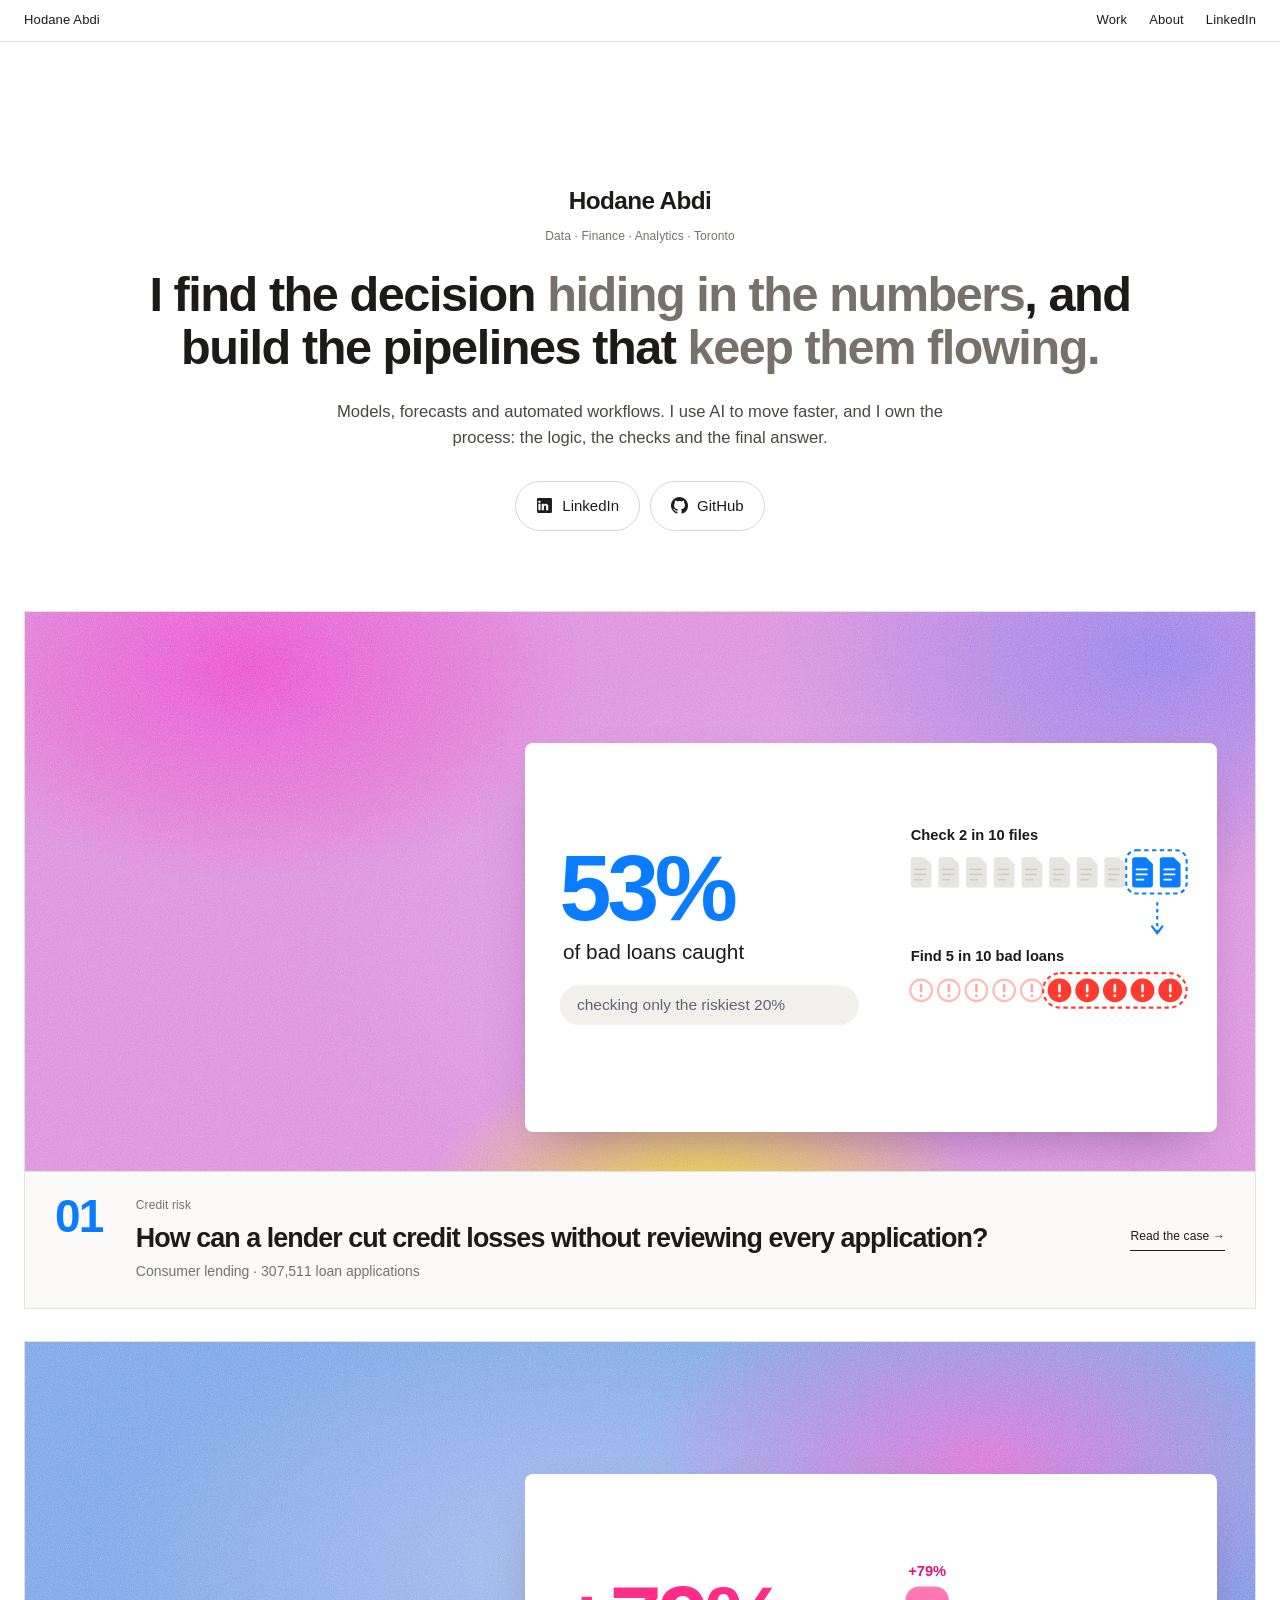
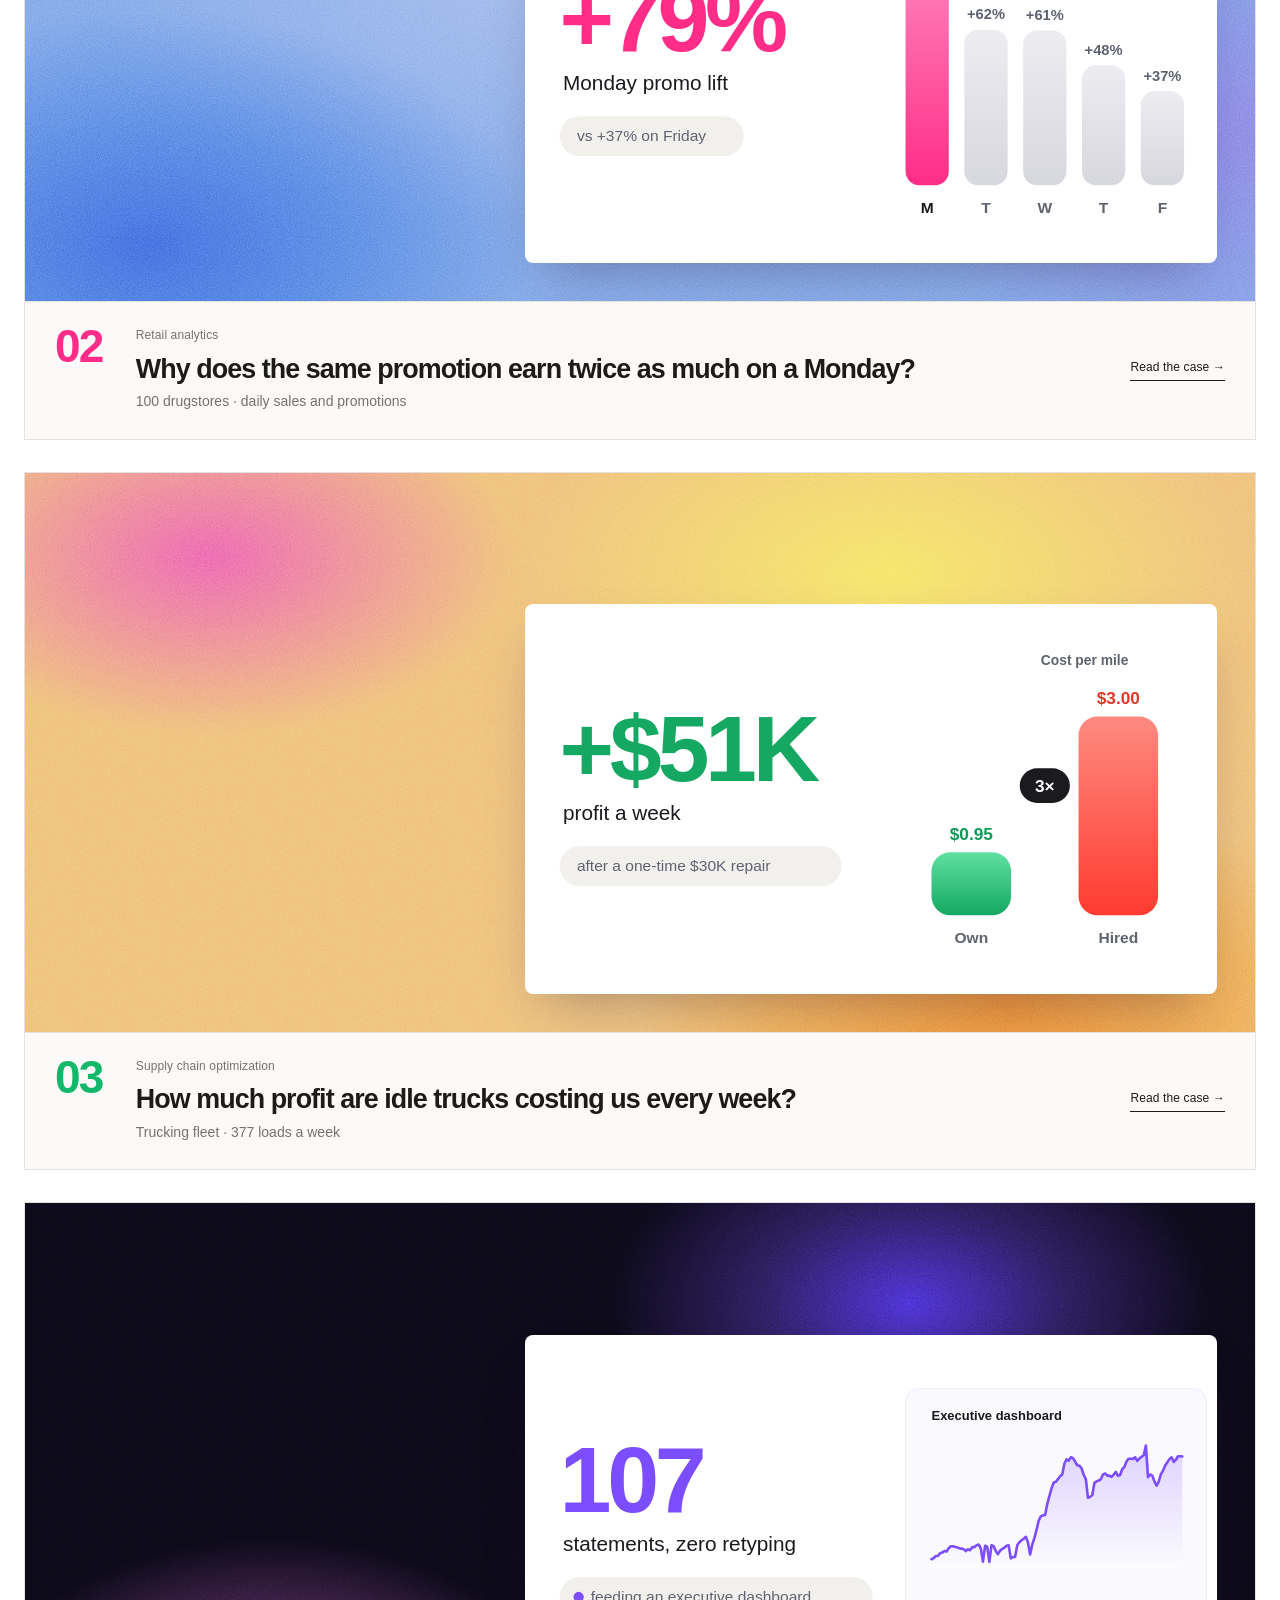
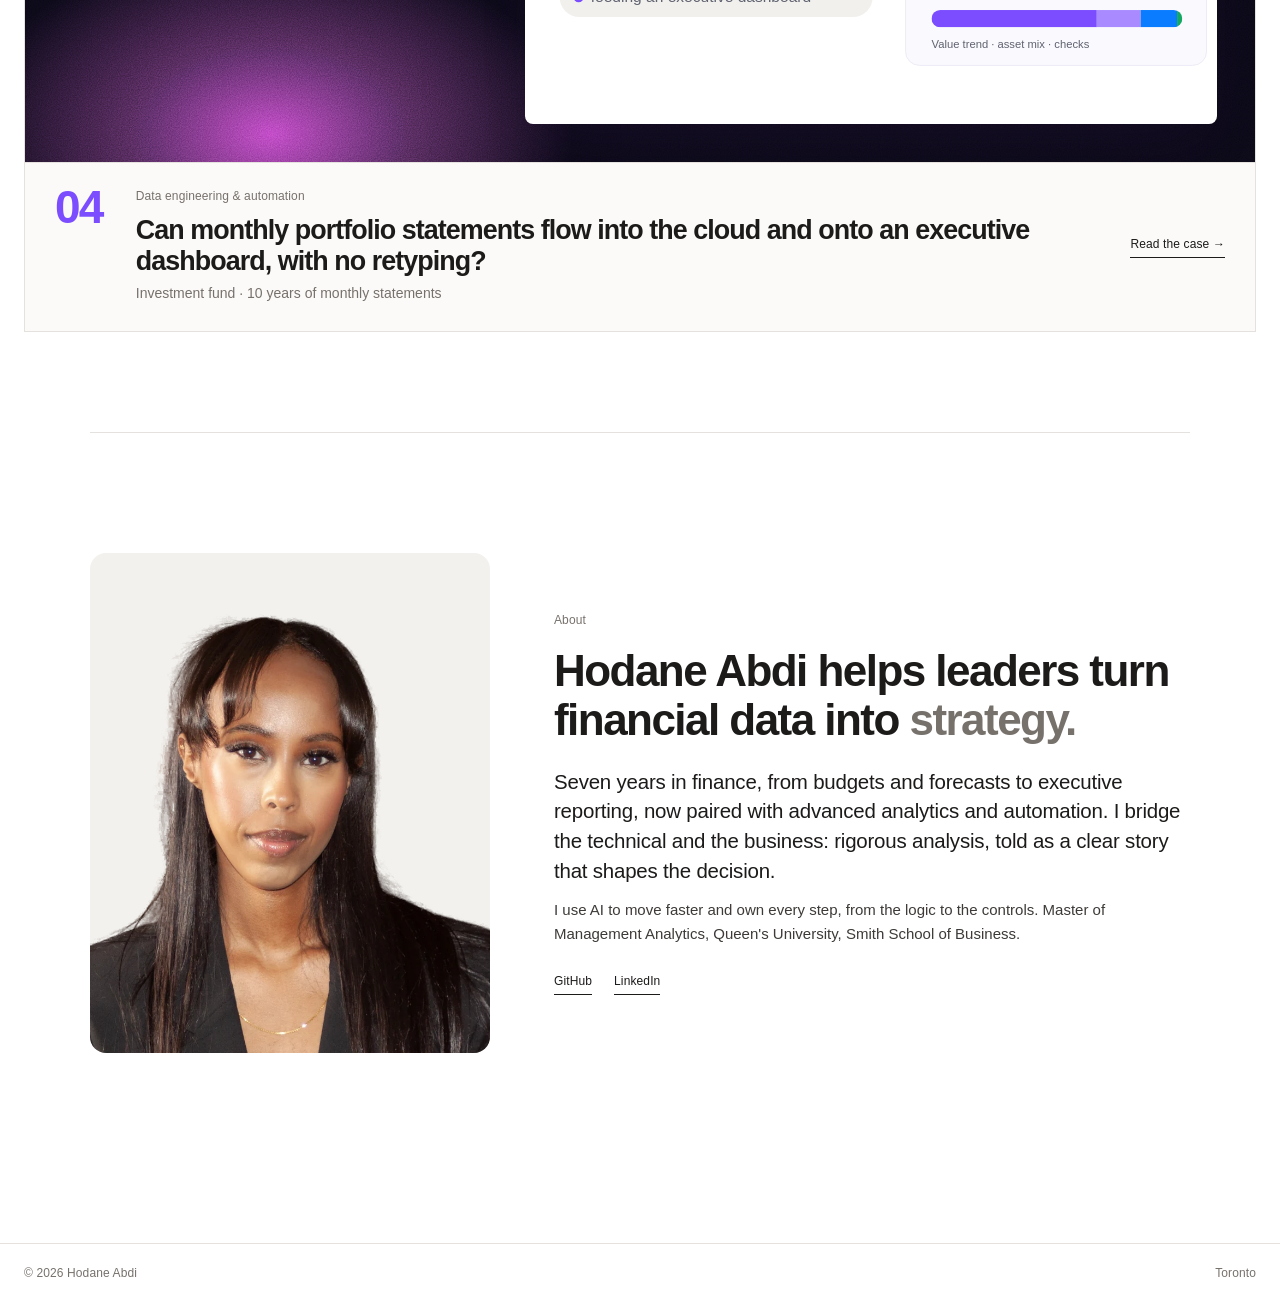
==== commit 0e1653d3: "Senior-positioned About biography Co-Authored-By: Claude Opus 5.5 <noreply@anthropic.com> Claude-Ses" ====
--- a/index.html
+++ b/index.html
@@ -6,7 +6,7 @@
 <meta property="og:title" content="Hodane Abdi | Data, finance and analytics"><meta property="og:description" content="Finding the decision in the numbers, and building the pipelines that keep them flowing. Four case studies with the code behind them.">
 <meta property="og:image" content="https://hodaneabdi.github.io/assets/og.png"><meta property="og:type" content="website"><meta name="twitter:card" content="summary_large_image">
 <link rel="preload" href="assets/fonts/tinos.woff2" as="font" type="font/woff2" crossorigin>
-<link rel="stylesheet" href="assets/style.css?v=202611041533">
+<link rel="stylesheet" href="assets/style.css?v=202611041538">
 <link rel="icon" href="data:image/svg+xml,%3Csvg xmlns='http://www.w3.org/2000/svg' viewBox='0 0 32 32'%3E%3Ccircle cx='16' cy='16' r='14' fill='%23f2a2e6'/%3E%3C/svg%3E">
 </head><body>
 <nav class="nav"><a href="index.html">Hodane Abdi</a><div class="links"><a href="index.html#work">Work</a><a href="index.html#about">About</a><a href="https://www.linkedin.com/in/hodane-abdi/">LinkedIn</a></div></nav>
@@ -35,13 +35,13 @@
 <span class="go">Read the case <i>→</i></span></div></a></section>
 <section id="about" class="about reveal"><div class="about-photo"><img src="assets/hodane.webp" alt="Portrait of Hodane Abdi" width="938" height="830" loading="lazy"></div>
 <div class="about-txt"><p class="mono">About</p>
-<h2>Seven years in finance. <em>Fluent in data.</em></h2>
-<p class="big">I'm the bridge between the technical work and the business decision: rigorous analysis, told as a clear story leaders can act on.</p>
-<p>I use AI to move faster, and own every step: the logic, the checks and the final answer. Master of Management Analytics, Queen's University, Smith School of Business.</p>
+<h2>Hodane Abdi helps leaders turn financial data into <em>strategy.</em></h2>
+<p class="big">Seven years in finance, from budgets and forecasts to executive reporting, now paired with advanced analytics and automation. I bridge the technical and the business: rigorous analysis, told as a clear story that shapes the decision.</p>
+<p>I use AI to move faster and own every step, from the logic to the controls. Master of Management Analytics, Queen's University, Smith School of Business.</p>
 <div class="links-row"><a href="https://github.com/hodaneabdi/analytics-portfolio">GitHub</a><a href="https://www.linkedin.com/in/hodane-abdi/">LinkedIn</a></div></div>
 </section>
 </main>
 <footer class="mono"><span>© 2026 Hodane Abdi</span><span>Toronto</span></footer>
 <div class="tip" id="tip" role="status" aria-live="polite"></div>
-<script src="assets/site.js?v=202611041533"></script>
+<script src="assets/site.js?v=202611041538"></script>
 </body></html>
--- a/assets/style.css
+++ b/assets/style.css
@@ -239,3 +239,4 @@
 .about-photo{background:#f3f1ed}
 .about h2 em{font-style:normal;color:#77716c}
 .about p.big{font-size:clamp(19px,1.6vw,22px);line-height:1.45;color:var(--ink);letter-spacing:-.01em}
+@media (max-width:760px){.hero{min-height:0;width:100%;max-width:100%}.hero h2{font-size:clamp(30px,9vw,40px);overflow-wrap:break-word}}
